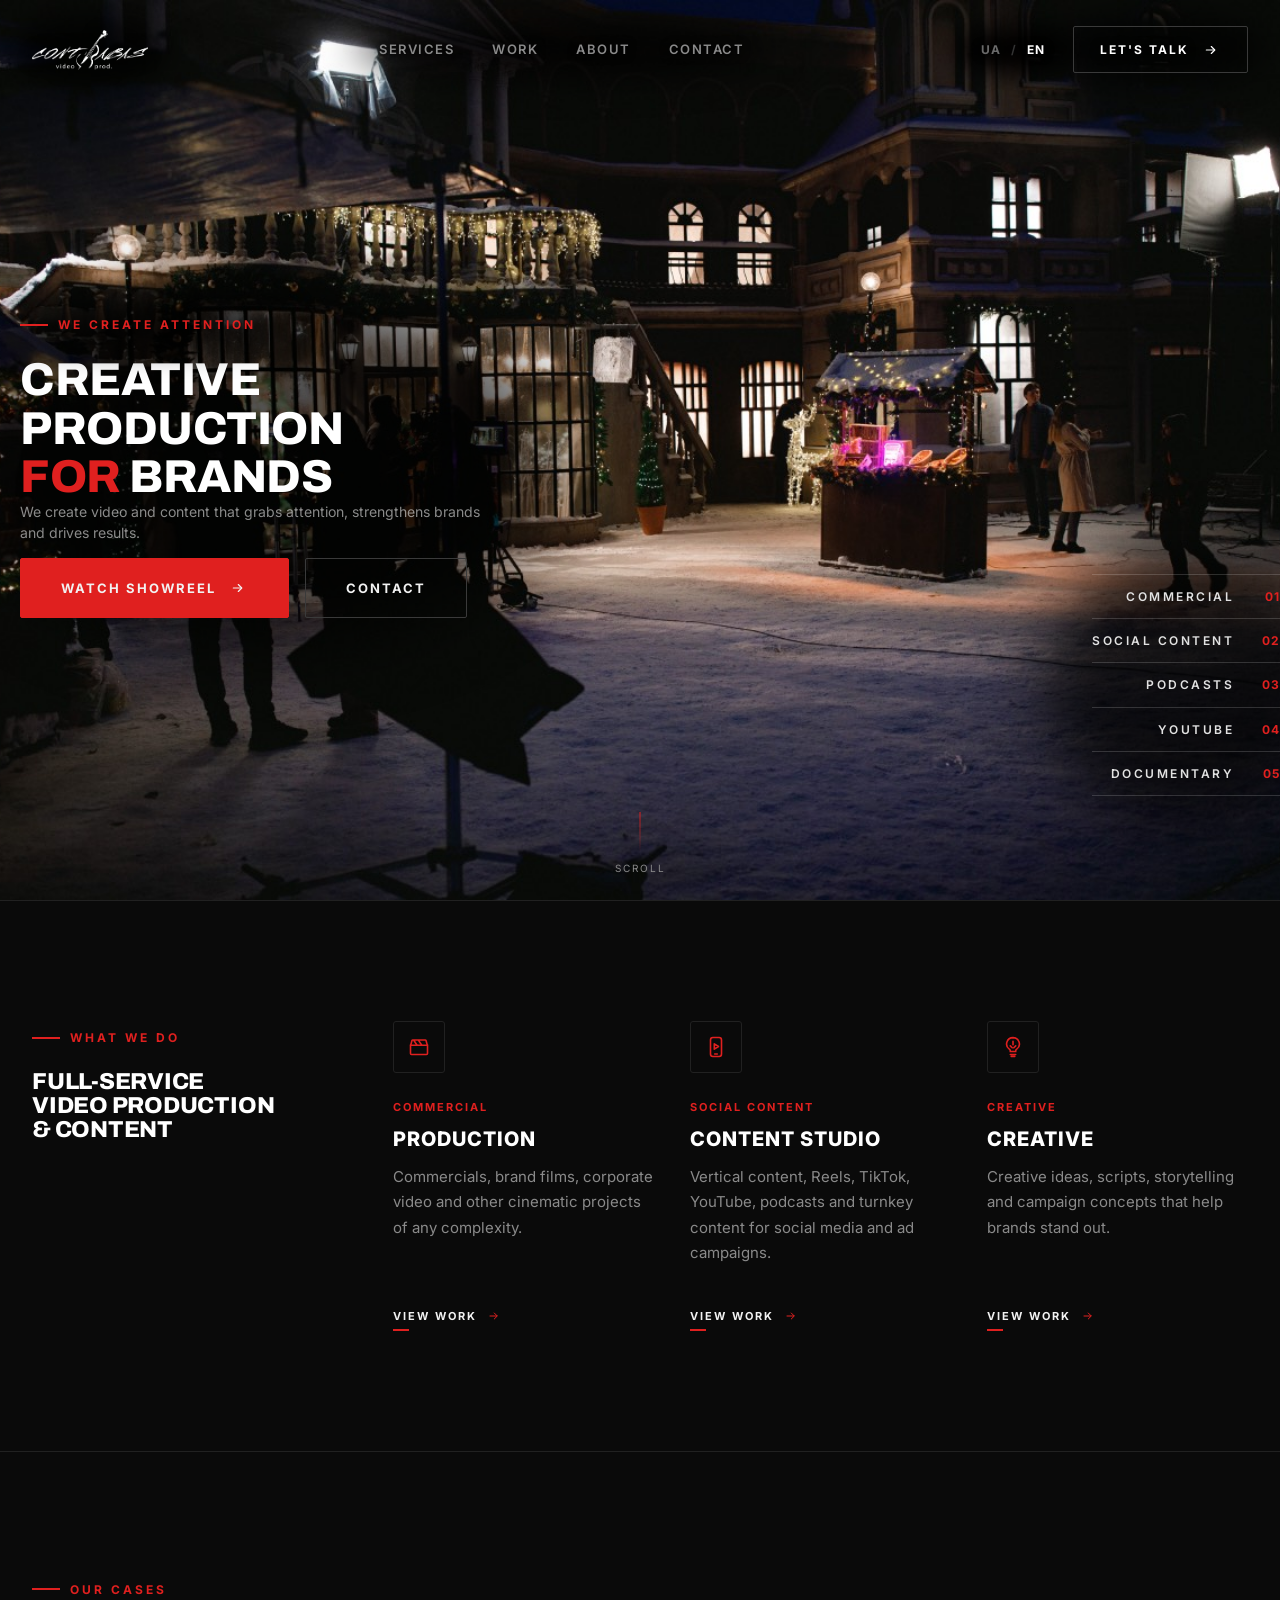
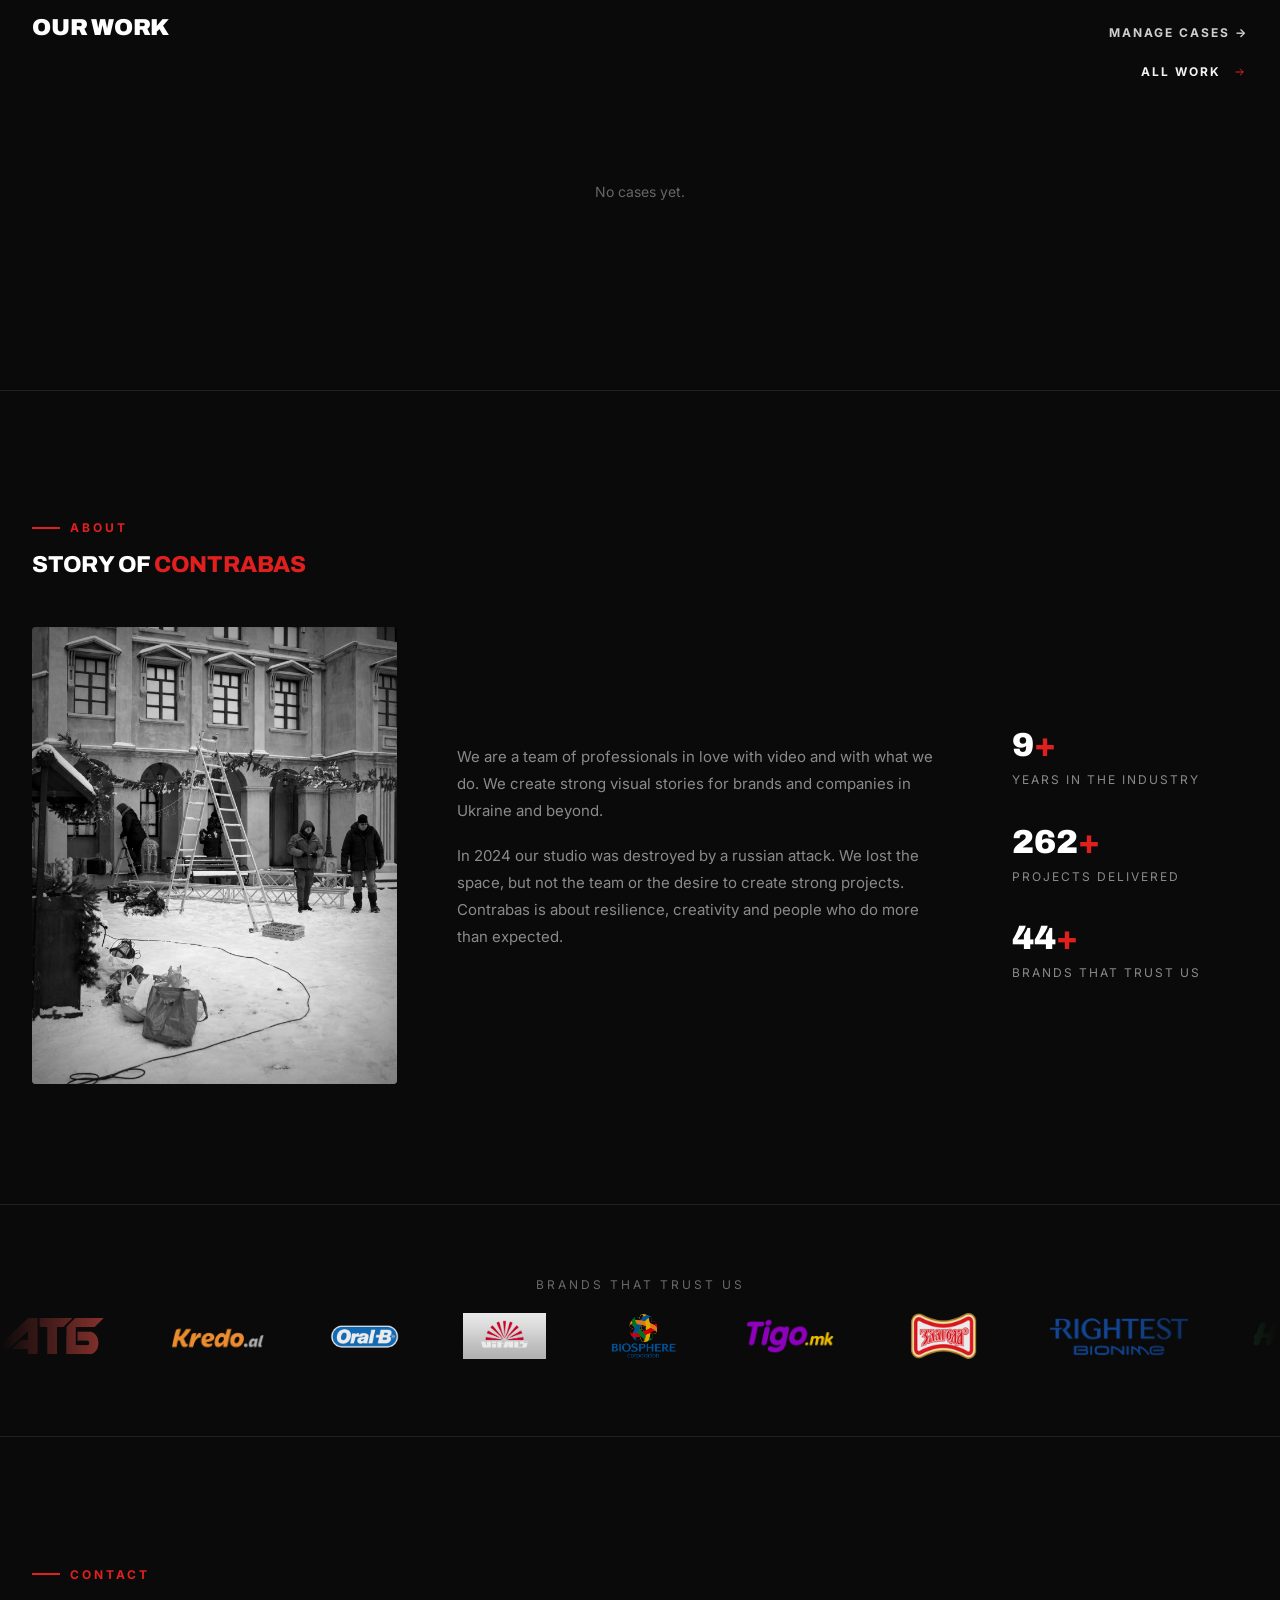
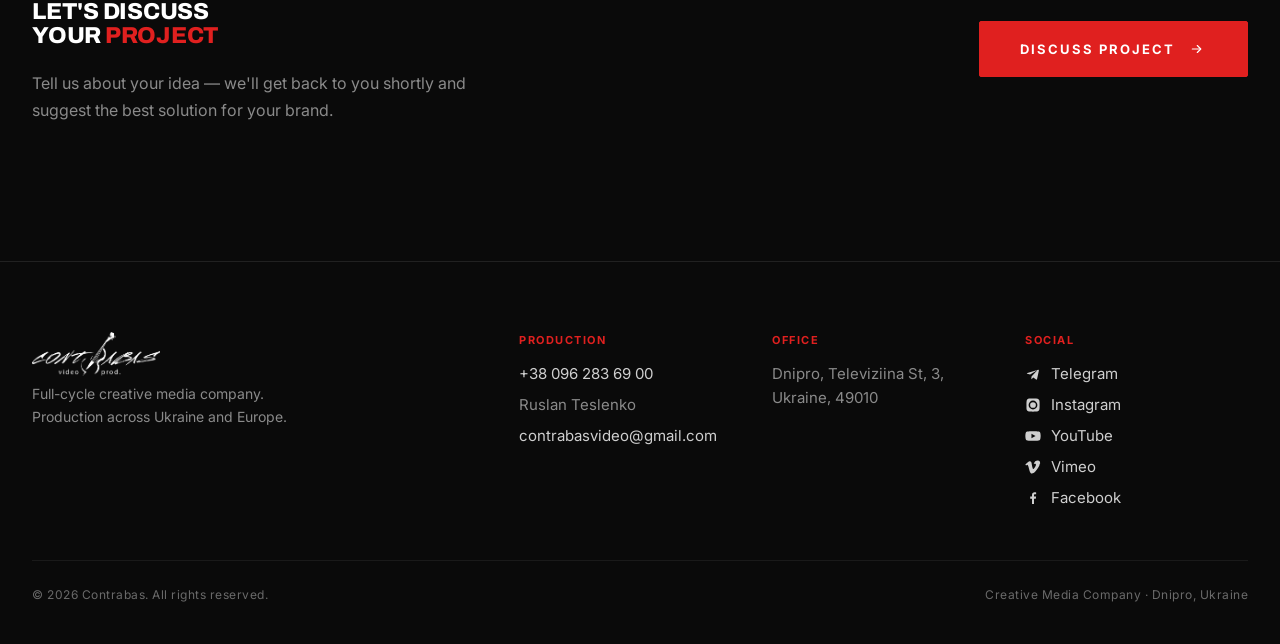
==== eng.html @ afe6f786 "Add files via upload" ====
<!DOCTYPE html>
<html lang="en">
<head>
    <meta charset="UTF-8" />
    <meta name="viewport" content="width=device-width, initial-scale=1.0" />
    <meta name="theme-color" content="#0a0a0a" />

    <title>Contrabas — Creative Media Company · Video production, content, podcasts</title>
    <meta name="description" content="Contrabas is a full-cycle creative media company: commercial video production, vertical content for social media, YouTube, podcasts, creative concepts and producing. We create video that grabs attention." />
    <meta name="keywords" content="video production, commercial, brand film, corporate video, Reels, TikTok, YouTube, podcasts, producing, Contrabas, Dnipro" />
    <meta name="author" content="Contrabas" />
    <link rel="canonical" href="https://contrabasvideo.com.ua/eng.html" />

    <!-- Multilingual -->
    <link rel="alternate" hreflang="uk" href="https://contrabasvideo.com.ua/index.html" />
    <link rel="alternate" hreflang="en" href="https://contrabasvideo.com.ua/eng.html" />
    <link rel="alternate" hreflang="x-default" href="https://contrabasvideo.com.ua/index.html" />

    <!-- Open Graph -->
    <meta property="og:type" content="website" />
    <meta property="og:site_name" content="Contrabas" />
    <meta property="og:title" content="Contrabas — Creative Media Company" />
    <meta property="og:description" content="We create video and content that grabs attention, strengthens brands and drives results." />
    <meta property="og:url" content="https://contrabasvideo.com.ua/eng.html" />
    <meta property="og:image" content="https://contrabasvideo.com.ua/contrabasvideo2.png" />
    <meta property="og:locale" content="en_US" />
    <meta property="og:locale:alternate" content="uk_UA" />

    <!-- Twitter -->
    <meta name="twitter:card" content="summary_large_image" />
    <meta name="twitter:title" content="Contrabas — Creative Media Company" />
    <meta name="twitter:description" content="Commercial video production, social content, YouTube, podcasts and producing." />
    <meta name="twitter:image" content="https://contrabasvideo.com.ua/contrabasvideo2.png" />

    <link rel="shortcut icon" href="include/img/favicon.png" />
    <link rel="apple-touch-icon" href="include/img/favicon.png" />

    <link rel="preconnect" href="https://fonts.googleapis.com" />
    <link rel="preconnect" href="https://fonts.gstatic.com" crossorigin />
    <link href="https://fonts.googleapis.com/css2?family=Archivo:wght@600;800;900&family=Inter:wght@400;500;600;700&display=swap" rel="stylesheet" />

    <link href="include/css/contrabas-redesign.css?v=19" rel="stylesheet" />
    <link href="include/css/contrabas-cases.css?v=19" rel="stylesheet" />

    <script type="application/ld+json">
    {
      "@context": "https://schema.org",
      "@type": "Organization",
      "name": "Contrabas",
      "alternateName": "Contrabas video production",
      "url": "https://contrabasvideo.com.ua/",
      "logo": "https://contrabasvideo.com.ua/contrabasvideo2.png",
      "description": "Creative media company: commercial video production, social content, YouTube, podcasts, producing.",
      "address": {
        "@type": "PostalAddress",
        "streetAddress": "3 Televiziina St.",
        "addressLocality": "Dnipro",
        "postalCode": "49010",
        "addressCountry": "UA"
      },
      "telephone": "+380962836900",
      "email": "contrabasvideo@gmail.com",
      "sameAs": [
        "https://www.instagram.com/contrabas__video/",
        "https://www.youtube.com/channel/UCswZGoXj28dcmqR9uB-xR-Q",
        "https://vimeo.com/user38440932",
        "https://www.facebook.com/contrabas.video.prod"
      ]
    }
    </script>
</head>
<body class="cx">

<!-- ============ HEADER ============ -->
<header class="cx-header" id="cx-header">
    <div class="cx-header__inner">
        <a href="#top" class="cx-logo" aria-label="Contrabas"><img src="include/img/logo-white.png" alt="Contrabas" /></a>

        <nav class="cx-nav" id="cx-nav">
            <a href="#services">Services</a>
            <a href="#work">Work</a>
            <a href="#about">About</a>
            <a href="#contact">Contact</a>
        </nav>

        <div class="cx-header__right">
            <div class="cx-lang">
                <a href="index.html">UA</a><span>/</span><a href="eng.html" class="is-active">EN</a>
            </div>
            <button type="button" class="cx-btn" data-open-lead>Let's talk <span class="cx-btn__arw">→</span></button>
            <button class="cx-burger" id="cx-burger" aria-label="Menu"><span></span><span></span><span></span></button>
        </div>
    </div>
</header>

<div class="cx-mobile" id="cx-mobile">
    <div class="cx-mobile__panel">
        <a href="#services" data-mclose>Services</a>
        <a href="#work" data-mclose>Work</a>
        <a href="#about" data-mclose>About</a>
        <a href="#contact" data-mclose>Contact</a>
        <button type="button" class="cx-btn cx-btn--solid cx-btn--lg" data-open-lead data-mclose>Start a project <span class="cx-btn__arw">→</span></button>
        <div class="cx-mobile__lang">
            <a href="index.html">UA</a>
            <a href="eng.html">EN</a>
        </div>
    </div>
</div>

<!-- ============ HERO ============ -->
<section class="cx-hero" id="top">
    <div class="cx-hero__media">
        <video id="cx-hero-video" autoplay muted loop playsinline poster="include/img/photo_slider/photos6/SIM_5601.jpg"></video>
        <img src="include/img/photo_slider/photos6/SIM_5601.jpg" alt="Contrabas — on set" />
    </div>

    <div class="cx-hero__inner">
        <div class="cx-hero__main">
            <span class="cx-eyebrow cx-reveal">We create attention</span>
            <h1 class="cx-hero__title cx-display cx-reveal" id="cx-hero-title" data-delay="1">Creative<br>Production<br><span class="accent">for</span> Brands</h1>
            <p class="cx-hero__lead cx-reveal" id="cx-hero-lead" data-delay="2">We create video and content that grabs attention, strengthens brands and drives results.</p>
            <div class="cx-hero__actions cx-reveal" data-delay="3">
                <a href="#work" class="cx-btn cx-btn--solid cx-btn--lg" data-video="https://vimeo.com/784082737">Watch Showreel <span class="cx-btn__arw">→</span></a>
                <a href="#contact" class="cx-btn cx-btn--lg">Contact</a>
            </div>
        </div>

        <ul class="cx-hero__list cx-reveal" id="cx-hero-list" data-delay="2">
            <li><a href="#work" data-filter="Commercial"><span>Commercial</span><span class="num">01</span></a></li>
            <li><a href="#work" data-filter="Social Content"><span>Social Content</span><span class="num">02</span></a></li>
            <li><a href="#work" data-filter="Podcasts"><span>Podcasts</span><span class="num">03</span></a></li>
            <li><a href="#work" data-filter="YouTube"><span>YouTube</span><span class="num">04</span></a></li>
            <li><a href="#work" data-filter="Documentary"><span>Documentary</span><span class="num">05</span></a></li>
        </ul>
    </div>

    <div class="cx-hero__scroll">
        <span class="bar"></span>
        Scroll
    </div>
</section>

<!-- ============ SERVICES ============ -->
<section class="cx-section cx-services" id="services">
    <div class="cx-container">
        <div class="cx-services__grid">
            <div class="cx-services__intro cx-reveal">
                <span class="cx-eyebrow" id="cx-services-eyebrow">What we do</span>
                <h2 class="cx-section-title" id="cx-services-title">Full-service<br>video production<br>&amp; content</h2>
            </div>

            <div class="cx-services__cards" id="cx-services-cards">
                <div class="cx-service cx-reveal" data-delay="1">
                    <div class="cx-service__ico">
                        <svg viewBox="0 0 24 24" fill="none" stroke="currentColor" stroke-width="1.6"><path d="M3.5 10.2h17v8.3a1 1 0 01-1 1h-15a1 1 0 01-1-1v-8.3z"/><path d="M3.7 10.2l1.2-4.4a1 1 0 011-.75h12.2a1 1 0 011 .75l1.2 4.4M6.8 5.3l3.2 4.9M11.4 5.1l3.2 4.9" stroke-linecap="round" stroke-linejoin="round"/></svg>
                    </div>
                    <span class="cx-service__tag">Commercial</span>
                    <h3>Production</h3>
                    <p>Commercials, brand films, corporate video and other cinematic projects of any complexity.</p>
                    <a href="#work" class="cx-service__more" data-filter="Commercial">View work</a>
                </div>

                <div class="cx-service cx-reveal" data-delay="2">
                    <div class="cx-service__ico">
                        <svg viewBox="0 0 24 24" fill="none" stroke="currentColor" stroke-width="1.6"><rect x="6.5" y="2.5" width="11" height="19" rx="2.4"/><path d="M10.7 19h2.6" stroke-linecap="round"/><path d="M10.3 8.8l4.2 2.7-4.2 2.7z" stroke-linejoin="round"/></svg>
                    </div>
                    <span class="cx-service__tag">Social Content</span>
                    <h3>Content Studio</h3>
                    <p>Vertical content, Reels, TikTok, YouTube, podcasts and turnkey content for social media and ad campaigns.</p>
                    <a href="#work" class="cx-service__more" data-filter="Social Content">View work</a>
                </div>

                <div class="cx-service cx-reveal" data-delay="3">
                    <div class="cx-service__ico">
                        <svg viewBox="0 0 24 24" fill="none" stroke="currentColor" stroke-width="1.6"><path d="M12 2.6a6.4 6.4 0 00-3.7 11.6c.6.4 1 1.1 1 1.9v.4h5.4v-.4c0-.8.4-1.5 1-1.9A6.4 6.4 0 0012 2.6z"/><path d="M9.3 19.5h5.4M10.2 21.4h3.6" stroke-linecap="round"/><path d="M12 6.3v3.4M9.3 10.9l1.9 1.9M14.7 10.9l-1.9 1.9" stroke-linecap="round"/></svg>
                    </div>
                    <span class="cx-service__tag">Creative</span>
                    <h3>Creative</h3>
                    <p>Creative ideas, scripts, storytelling and campaign concepts that help brands stand out.</p>
                    <a href="#work" class="cx-service__more" data-filter="all">View work</a>
                </div>
            </div>
        </div>
    </div>
</section>

<!-- ============ PORTFOLIO / SELECTED WORK ============ -->
<section class="cx-section cx-work" id="work">
    <div class="cx-container">
        <section class="cc-section" id="cc-root" data-limit="7"></section>
    </div>
</section>

<!-- ============ ABOUT + STATS ============ -->
<section class="cx-section cx-about" id="about">
    <div class="cx-container">
        <div class="cx-about__head cx-reveal">
            <span class="cx-eyebrow">About</span>
            <h2 class="cx-section-title">Story of <span class="accent">Contrabas</span></h2>
        </div>
        <div class="cx-about__grid">
            <div class="cx-about__img cx-reveal">
                <img src="include/img/work2/SIM_5099.jpg" alt="The Contrabas team on set" />
            </div>
            <div class="cx-about__body cx-reveal" data-delay="1" id="cx-about-text">
                <p>We are a team of professionals in love with video and with what we do. We create strong visual stories for brands and companies in Ukraine and beyond.</p>
                <p>In 2024 our studio was destroyed by a russian attack. We lost the space, but not the team or the desire to create strong projects. Contrabas is about resilience, creativity and people who do more than expected.</p>
            </div>
            <div class="cx-stats cx-reveal" data-delay="2">
                <div class="cx-stat">
                    <div class="cx-stat__num" data-count="10">0<span class="plus">+</span></div>
                    <div class="cx-stat__label">years in the industry</div>
                </div>
                <div class="cx-stat">
                    <div class="cx-stat__num" data-count="300">0<span class="plus">+</span></div>
                    <div class="cx-stat__label">projects delivered</div>
                </div>
                <div class="cx-stat">
                    <div class="cx-stat__num" data-count="50">0<span class="plus">+</span></div>
                    <div class="cx-stat__label">brands that trust us</div>
                </div>
            </div>
        </div>
    </div>
</section>

<!-- ============ CLIENTS ============ -->
<section class="cx-clients">
    <div class="cx-container">
        <p class="cx-clients__title">Brands that trust us</p>
    </div>
    <div class="cx-marquee">
        <div class="cx-marquee__track" id="cx-clients-track">
            <span class="cx-marquee__logo"><img src="include/img/clients6/atb.png" alt="ATB" /></span>
            <span class="cx-marquee__logo"><img src="include/img/clients6/kredo.png" alt="Kredo" /></span>
            <span class="cx-marquee__logo"><img src="include/img/clients6/oralb-v1.png" alt="Oral-B" /></span>
            <span class="cx-marquee__logo"><img src="include/img/clients6/Vitals_logo.jpg" alt="Vitals" /></span>
            <span class="cx-marquee__logo"><img src="include/img/clients6/biosphere.png" alt="Biosphere" /></span>
            <span class="cx-marquee__logo"><img src="include/img/clients6/tigo.png" alt="Tigo" /></span>
            <span class="cx-marquee__logo"><img src="include/img/clients6/zlagoda1.png" alt="Zlagoda" /></span>
            <span class="cx-marquee__logo"><img src="include/img/clients6/rightest.png" alt="Rightest" /></span>
            <span class="cx-marquee__logo"><img src="include/img/clients6/hometest.png" alt="HomeTest" /></span>
            <span class="cx-marquee__logo"><img src="include/img/clients6/freken_bok.svg" alt="Freken Bok" /></span>
            <span class="cx-marquee__logo"><img src="include/img/clients6/lol.jpg" alt="L.O.L" /></span>
            <span class="cx-marquee__logo"><img src="include/img/clients6/eva.jpg" alt="EVA" /></span>
        </div>
    </div>
</section>

<!-- ============ CONTACT ============ -->
<section class="cx-section cx-contact" id="contact">
    <div class="cx-container">
        <div class="cx-contact__grid">
            <div class="cx-contact__cta cx-reveal">
                <div class="cx-contact__text">
                    <span class="cx-eyebrow">Contact</span>
                    <h2 class="cx-section-title">Let's discuss<br>your <span class="accent">project</span></h2>
                    <p class="cx-contact__hint">Tell us about your idea — we'll get back to you shortly and suggest the best solution for your brand.</p>
                </div>
                <button type="button" class="cx-btn cx-btn--solid cx-btn--lg" data-open-lead>Discuss project <span class="cx-btn__arw">→</span></button>
            </div>
        </div>
    </div>
</section>

<!-- ============ FOOTER ============ -->
<footer class="cx-footer">
    <div class="cx-container">
        <div class="cx-footer__top">
            <div class="cx-footer__brand">
                <a href="#top" class="cx-footer__logo" aria-label="Contrabas"><img src="include/img/logo-white.png" alt="Contrabas" /></a>
                <p class="cx-footer__tagline">Full-cycle creative media company.<br>Production across Ukraine and Europe.</p>
            </div>
            <div class="cx-footer__cols">
                <div class="cx-footer__col">
                    <b>Production</b>
                    <a href="tel:+380962836900" id="cx-footer-phone">+38 096 283 69 00</a>
                    <span id="cx-footer-manager">Ruslan Teslenko</span>
                    <a href="mailto:contrabasvideo@gmail.com" id="cx-footer-email">contrabasvideo@gmail.com</a>
                </div>
                <div class="cx-footer__col">
                    <b>Office</b>
                    <span id="cx-footer-address1">Dnipro, Televiziina St, 3, Ukraine, 49010</span>
                </div>
                <div class="cx-footer__col">
                    <b>Social</b>
                    <a id="cx-footer-s-telegram" class="cx-footer__social" href="https://t.me/contrabasvideo" target="_blank" rel="noopener"><svg viewBox="0 0 24 24"><path d="M9.8 15.6l-.4 4.1c.5 0 .8-.2 1.1-.5l2-1.9 4.1 3c.8.4 1.3.2 1.5-.7l2.7-12.6c.2-1-.4-1.4-1-1.2L3.6 10.4c-1 .4-1 .9-.2 1.2l4.3 1.3 9.9-6.2c.5-.3.9-.1.5.2z"/></svg>Telegram</a>
                    <a id="cx-footer-s-instagram" class="cx-footer__social" href="https://www.instagram.com/contrabas__video/" target="_blank" rel="noopener"><svg viewBox="0 0 24 24"><path d="M12 2.2c3.2 0 3.6 0 4.9.1 1.2.1 1.8.3 2.2.4.6.2 1 .5 1.4.9.4.4.7.8.9 1.4.2.4.4 1 .4 2.2.1 1.3.1 1.7.1 4.9s0 3.6-.1 4.9c-.1 1.2-.3 1.8-.4 2.2-.2.6-.5 1-.9 1.4-.4.4-.8.7-1.4.9-.4.2-1 .4-2.2.4-1.3.1-1.7.1-4.9.1s-3.6 0-4.9-.1c-1.2-.1-1.8-.3-2.2-.4-.6-.2-1-.5-1.4-.9-.4-.4-.7-.8-.9-1.4-.2-.4-.4-1-.4-2.2C2.2 15.6 2.2 15.2 2.2 12s0-3.6.1-4.9c.1-1.2.3-1.8.4-2.2.2-.6.5-1 .9-1.4.4-.4.8-.7 1.4-.9.4-.2 1-.4 2.2-.4C8.4 2.2 8.8 2.2 12 2.2zm0 3.2A6.6 6.6 0 1012 18.6 6.6 6.6 0 0012 5.4zm0 10.9a4.3 4.3 0 110-8.6 4.3 4.3 0 010 8.6zm6.8-11.2a1.5 1.5 0 11-3 0 1.5 1.5 0 013 0z"/></svg>Instagram</a>
                    <a id="cx-footer-s-youtube" class="cx-footer__social" href="https://www.youtube.com/channel/UCswZGoXj28dcmqR9uB-xR-Q" target="_blank" rel="noopener"><svg viewBox="0 0 24 24"><path d="M23 7.5a3 3 0 00-2.1-2.1C19 4.9 12 4.9 12 4.9s-7 0-8.9.5A3 3 0 001 7.5 31 31 0 00.5 12 31 31 0 001 16.5a3 3 0 002.1 2.1c1.9.5 8.9.5 8.9.5s7 0 8.9-.5a3 3 0 002.1-2.1A31 31 0 0023.5 12 31 31 0 0023 7.5zM9.7 15.5v-7l6.1 3.5-6.1 3.5z"/></svg>YouTube</a>
                    <a id="cx-footer-s-vimeo" class="cx-footer__social" href="https://vimeo.com/user38440932" target="_blank" rel="noopener"><svg viewBox="0 0 24 24"><path d="M22 7.4c-.1 2.1-1.6 5-4.4 8.7-2.9 3.8-5.4 5.8-7.4 5.8-1.3 0-2.3-1.1-3.2-3.4L5.3 12c-.6-2.3-1.3-3.4-2-3.4-.2 0-.7.3-1.7 1L.5 8.3c1.1-1 2.2-2 3.3-3C5.3 4.1 6.4 3.5 7 3.4c1.6-.2 2.6.9 3 3.3.4 2.6.7 4.2.9 4.8.5 2.3 1 3.4 1.7 3.4.5 0 1.2-.8 2.2-2.4 1-1.6 1.5-2.8 1.6-3.6.1-1.2-.4-1.8-1.6-1.8-.5 0-1.1.1-1.7.4 1.1-3.6 3.2-5.3 6.3-5.2 2.3.1 3.4 1.6 3.3 4.5z"/></svg>Vimeo</a>
                    <a id="cx-footer-s-facebook" class="cx-footer__social" href="https://www.facebook.com/contrabas.video.prod" target="_blank" rel="noopener"><svg viewBox="0 0 24 24"><path d="M13.5 21v-8h2.7l.4-3.1h-3.1V7.9c0-.9.3-1.5 1.6-1.5h1.6V3.6c-.3 0-1.2-.1-2.3-.1-2.3 0-3.9 1.4-3.9 4v2.3H7.8V13h2.7v8h3z"/></svg>Facebook</a>
                </div>
            </div>
        </div>
        <div class="cx-footer__bottom">
            <span>© 2026 Contrabas. All rights reserved.</span>
            <span>Creative Media Company · Dnipro, Ukraine</span>
        </div>
    </div>
</footer>

<button class="cx-top" id="cx-top" aria-label="Back to top">
    <svg viewBox="0 0 24 24" fill="none" stroke="currentColor" stroke-width="2"><path d="M12 19V5M6 11l6-6 6 6" stroke-linecap="round" stroke-linejoin="round"/></svg>
</button>

<!-- ============ LEAD MODAL ============ -->
<div class="cx-lead" id="cx-lead" aria-hidden="true">
    <div class="cx-lead__overlay" data-lead-close></div>
    <div class="cx-lead__box" role="dialog" aria-modal="true" aria-labelledby="cx-lead-title">
        <button type="button" class="cx-lead__x" data-lead-close aria-label="Close">&times;</button>
        <span class="cx-eyebrow">Start a project</span>
        <h3 class="cx-lead__title" id="cx-lead-title">Tell us about your idea</h3>
        <p class="cx-lead__sub">Leave your contacts and a short brief — we'll get back to you shortly.</p>
        <form class="cx-form" id="cx-lead-form" novalidate>
            <div class="cx-field">
                <label for="cx-lead-name">Your name</label>
                <input type="text" id="cx-lead-name" name="name" placeholder="Name" required />
            </div>
            <div class="cx-field">
                <label for="cx-lead-contact">Email or phone</label>
                <input type="text" id="cx-lead-contact" name="email" placeholder="hello@brand.com" required />
            </div>
            <div class="cx-field">
                <label for="cx-lead-message">About the project</label>
                <textarea id="cx-lead-message" name="message" placeholder="Briefly describe your task…"></textarea>
            </div>
            <div class="cx-form__actions">
                <button type="submit" class="cx-btn cx-btn--solid cx-btn--lg">Send <span class="cx-btn__arw">→</span></button>
                <span class="cx-form__status" id="cx-lead-status"></span>
            </div>
        </form>
    </div>
</div>

<script src="include/js/contrabas-redesign.js?v=19"></script>
<script src="include/js/contrabas-cases.js?v=19"></script>
</body>
</html>
---- include/css/contrabas-redesign.css ----
/* ============================================================
   CONTRABAS — Redesign (dark / premium Creative Media Company)
   Автономна тема. Повністю перекриває старий вигляд.
   Референс: темний мінімалізм, багато повітря, червоний акцент.
   ============================================================ */

/* ---------- Reset / base ---------- */
*, *::before, *::after { box-sizing: border-box; }
html { scroll-behavior: smooth; -webkit-text-size-adjust: 100%; }
body.cx {
  margin: 0;
  background: #0a0a0a;
  color: #f2f2f2;
  font-family: 'Inter', -apple-system, BlinkMacSystemFont, 'Segoe UI', Arial, sans-serif;
  font-size: 16px;
  line-height: 1.6;
  -webkit-font-smoothing: antialiased;
  -moz-osx-font-smoothing: grayscale;
  overflow-x: hidden;
}
body.cx.no-scroll { overflow: hidden; }
.cx img { max-width: 100%; display: block; }
.cx a { color: inherit; text-decoration: none; }
.cx ul { list-style: none; margin: 0; padding: 0; }
.cx h1, .cx h2, .cx h3, .cx h4 { margin: 0; font-weight: 800; line-height: 1.05; }
.cx p { margin: 0 0 1em; }
.cx ::selection { background: #e0201f; color: #fff; }

/* Головні змінні */
.cx {
  --bg: #0a0a0a;
  --bg-soft: #101010;
  --bg-card: #131313;
  --line: #212121;
  --line-soft: #1a1a1a;
  --txt: #f2f2f2;
  --txt-dim: #8a8a8a;
  --txt-dim2: #6a6a6a;
  --red: #e0201f;
  --red-bright: #ff3b3b;
  --maxw: 1400px;
  /* Преміальна стрілка (тонкий лінійний трейл + чіткий наконечник) — як SVG-маска.
     Використовується скрізь замість «→»: у кнопках, «дивитись роботи», «всі кейси» тощо. */
  --cx-arrow: url("data:image/svg+xml,%3Csvg xmlns='http://www.w3.org/2000/svg' viewBox='0 0 24 24' fill='none' stroke='%23000' stroke-width='2' stroke-linecap='round' stroke-linejoin='round'%3E%3Cpath d='M4 12h14'/%3E%3Cpath d='M12.5 6l6 6-6 6'/%3E%3C/svg%3E");
}

/* Базовий «клас-стрілка» через маску — колір береться з currentColor. */
.cx-arw, .cx-btn__arw {
  display: inline-block; width: 20px; height: 14px; flex: 0 0 auto; font-size: 0; line-height: 0;
  background-color: currentColor;
  -webkit-mask: var(--cx-arrow) no-repeat center / contain;
          mask: var(--cx-arrow) no-repeat center / contain;
}

.cx-container { width: 100%; max-width: var(--maxw); margin: 0 auto; padding: 0 32px; }

/* Заголовок секції (маленький підпис) */
.cx-eyebrow {
  display: inline-flex; align-items: center; gap: 10px;
  color: var(--red); font-size: 12px; font-weight: 700;
  letter-spacing: 3px; text-transform: uppercase; margin-bottom: 22px;
}
.cx-eyebrow::before { content: ""; width: 28px; height: 2px; background: var(--red); display: inline-block; }

/* Заголовки-плакати */
.cx-display {
  font-family: 'Archivo', 'Inter', sans-serif;
  font-weight: 900; text-transform: uppercase;
  letter-spacing: -0.01em; line-height: 0.92;
}

/* Reveal-анімація (керує JS-ом додаючи .is-in) */
.cx-reveal { opacity: 0; transform: translateY(28px); transition: opacity .8s cubic-bezier(.16,.8,.24,1), transform .8s cubic-bezier(.16,.8,.24,1); }
.cx-reveal.is-in { opacity: 1; transform: none; }
.cx-reveal[data-delay="1"] { transition-delay: .08s; }
.cx-reveal[data-delay="2"] { transition-delay: .16s; }
.cx-reveal[data-delay="3"] { transition-delay: .24s; }
.cx-reveal[data-delay="4"] { transition-delay: .32s; }
@media (prefers-reduced-motion: reduce) {
  .cx-reveal { opacity: 1 !important; transform: none !important; transition: none !important; }
  html { scroll-behavior: auto; }
}

/* ============================================================
   HEADER
   ============================================================ */
.cx-header {
  position: fixed; top: 0; left: 0; right: 0; z-index: 900;
  transition: background .4s ease, backdrop-filter .4s ease, border-color .4s ease, padding .4s ease;
  border-bottom: 1px solid transparent;
}
.cx-header__inner {
  max-width: var(--maxw); margin: 0 auto; padding: 26px 32px;
  display: flex; align-items: center; justify-content: space-between;
  transition: padding .4s ease;
}
.cx-header.is-stuck {
  background: rgba(10,10,10,.82); backdrop-filter: blur(14px);
  border-bottom-color: var(--line);
}
.cx-header.is-stuck .cx-header__inner { padding-top: 16px; padding-bottom: 16px; }

/* Поки хедер прозорий (над hero-фото) — під текстом додаємо тінь, щоб читалось.
   Коли хедер «прилипає» (має власний фон) — тінь прибираємо. */
.cx-header .cx-nav a,
.cx-header .cx-lang,
.cx-header .cx-header__right .cx-btn { text-shadow: 0 1px 10px rgba(0,0,0,.85), 0 1px 3px rgba(0,0,0,.7); transition: color .25s, text-shadow .4s ease; }
.cx-header.is-stuck .cx-nav a,
.cx-header.is-stuck .cx-lang,
.cx-header.is-stuck .cx-header__right .cx-btn { text-shadow: none; }

.cx-logo { display: inline-flex; align-items: center; white-space: nowrap; position: relative; }
.cx-logo::before {
  content: ""; position: absolute; inset: -16px -22px; z-index: -1; border-radius: 50%;
  background: rgba(0,0,0,.72); filter: blur(16px);
  opacity: 1; transition: opacity .4s ease;
}
.cx-header.is-stuck .cx-logo::before { opacity: 0; }
.cx-logo img { height: 40px; width: auto; display: block; transition: height .4s ease, filter .4s ease; filter: drop-shadow(0 2px 8px rgba(0,0,0,.7)); }
.cx-header.is-stuck .cx-logo img { height: 32px; filter: none; }

.cx-nav { display: flex; align-items: center; gap: 38px; position: relative; }
.cx-nav::before {
  content: ""; position: absolute; inset: -18px -26px; z-index: -1; border-radius: 50%;
  background: rgba(0,0,0,.68); filter: blur(18px);
  opacity: 1; transition: opacity .4s ease;
}
.cx-header.is-stuck .cx-nav::before { opacity: 0; }
.cx-nav a {
  position: relative; font-size: 13px; font-weight: 600; letter-spacing: 1.5px;
  text-transform: uppercase; color: var(--txt-dim); transition: color .25s;
}
.cx-nav a::after {
  content: ""; position: absolute; left: 0; bottom: -6px; height: 2px; width: 0;
  background: var(--red); transition: width .3s ease;
}
.cx-nav a:hover, .cx-nav a.is-active { color: #fff; }
.cx-nav a:hover::after, .cx-nav a.is-active::after { width: 100%; }

.cx-header__right { display: flex; align-items: center; gap: 22px; }
.cx-header__right .cx-btn { position: relative; }
.cx-header__right .cx-btn::before {
  content: ""; position: absolute; inset: -14px -20px; z-index: -1; border-radius: 50%;
  background: rgba(0,0,0,.65); filter: blur(16px);
  opacity: 1; transition: opacity .4s ease;
}
.cx-header.is-stuck .cx-header__right .cx-btn::before { opacity: 0; }

/* Перемикач мов */
.cx-lang { display: flex; gap: 4px; align-items: center; font-size: 12px; font-weight: 700; letter-spacing: 1px; position: relative; }
.cx-lang::before {
  content: ""; position: absolute; inset: -13px -20px; z-index: -1; border-radius: 50%;
  background: rgba(0,0,0,.92); filter: blur(13px);
  opacity: 1; transition: opacity .4s ease;
}
.cx-header.is-stuck .cx-lang::before { opacity: 0; }
.cx-lang a { color: var(--txt-dim2); padding: 4px 6px; transition: color .2s; text-transform: uppercase; }
.cx-lang a.is-active { color: #fff; }
.cx-lang a:hover { color: var(--red); }
.cx-lang span { color: #333; }

/* Кнопка */
.cx-btn {
  display: inline-flex; align-items: center; gap: 12px; cursor: pointer;
  font-family: inherit; font-size: 12px; font-weight: 700; letter-spacing: 2px; text-transform: uppercase;
  color: #fff; background: transparent; border: 1px solid #3a3a3a;
  padding: 15px 26px; border-radius: 2px; transition: border-color .3s, background .3s, color .3s, transform .15s;
}
.cx-btn:hover { border-color: var(--red); background: var(--red); }
.cx-btn:active { transform: translateY(1px); }
.cx-btn .cx-btn__arw { transition: transform .3s; }
.cx-btn:hover .cx-btn__arw { transform: translateX(4px); }
.cx-btn--solid { background: var(--red); border-color: var(--red); }
.cx-btn--solid:hover { background: var(--red-bright); border-color: var(--red-bright); }
.cx-btn--lg { padding: 19px 40px; font-size: 13px; }

/* Бургер */
.cx-burger { display: none; width: 30px; height: 22px; position: relative; background: none; border: 0; cursor: pointer; padding: 0; }
.cx-burger span { position: absolute; left: 0; height: 2px; width: 100%; background: #fff; transition: transform .35s, opacity .25s, top .35s; }
.cx-burger span:nth-child(1) { top: 0; }
.cx-burger span:nth-child(2) { top: 10px; }
.cx-burger span:nth-child(3) { top: 20px; }
.cx-burger.is-open span:nth-child(1) { top: 10px; transform: rotate(45deg); }
.cx-burger.is-open span:nth-child(2) { opacity: 0; }
.cx-burger.is-open span:nth-child(3) { top: 10px; transform: rotate(-45deg); }

/* Мобільне меню — панель-шухляда, що виїжджає СПРАВА (як модальне вікно).
   z-index нижчий за хедер (900) — щоб бургер лишався зверху й перетворювався на «×». */
.cx-mobile {
  position: fixed; inset: 0; z-index: 850; background: rgba(0,0,0,0);
  -webkit-backdrop-filter: blur(0); backdrop-filter: blur(0);
  visibility: hidden; opacity: 0; transition: opacity .35s ease, visibility .35s, background .35s, backdrop-filter .35s;
}
.cx-mobile.is-open { visibility: visible; opacity: 1; background: rgba(0,0,0,.55);
  -webkit-backdrop-filter: blur(3px); backdrop-filter: blur(3px); }
.cx-mobile__panel {
  position: absolute; top: 0; right: 0; height: 100%; width: min(84vw, 360px);
  background: linear-gradient(180deg, #151515 0%, #0c0c0c 100%); border-left: 1px solid #262626;
  box-shadow: -30px 0 90px rgba(0,0,0,.6);
  display: flex; flex-direction: column; justify-content: center; gap: 6px; padding: 96px 34px 44px;
  transform: translateX(100%); transition: transform .42s cubic-bezier(.16,.8,.24,1);
  overflow-y: auto;
}
.cx-mobile.is-open .cx-mobile__panel { transform: translateX(0); }
.cx-mobile__panel a { font-family: 'Archivo', sans-serif; font-size: clamp(24px, 6.4vw, 30px); font-weight: 800;
  text-transform: uppercase; letter-spacing: .6px; color: var(--txt-dim); padding: 10px 0;
  transition: color .25s, transform .25s; }
.cx-mobile__panel a:hover, .cx-mobile__panel a:active { color: #fff; transform: translateX(6px); }
.cx-mobile__panel .cx-btn { margin-top: 22px; justify-content: center; width: 100%; }
.cx-mobile__lang { display: flex; gap: 18px; margin-top: 26px; }
.cx-mobile__lang a { font-size: 15px; letter-spacing: 2px; padding: 0; }

/* ============================================================
   HERO — вміщується у висоту екрана
   ============================================================ */
.cx-hero { position: relative; height: 100vh; min-height: 600px; display: flex; align-items: center; overflow: hidden; padding: 110px 0 84px; }
@supports (height: 100dvh) { .cx-hero { height: 100dvh; } }
.cx-hero__media { position: absolute; inset: 0; z-index: 0; }
.cx-hero__media video, .cx-hero__media img {
  position: absolute; inset: 0; width: 100%; height: 100%; object-fit: cover;
}
/* Затемнення hero вимкнено на прохання — тіні додаватимемо точково пізніше.
.cx-hero__media::after {
  content: ""; position: absolute; inset: 0;
  background:
    linear-gradient(90deg, rgba(8,8,8,.86) 0%, rgba(8,8,8,.56) 44%, rgba(8,8,8,.22) 74%, rgba(8,8,8,.45) 100%),
    linear-gradient(0deg, rgba(8,8,8,.82) 0%, rgba(8,8,8,.18) 46%, rgba(8,8,8,.58) 100%);
}
.cx-hero__media::before {
  content: ""; position: absolute; inset: 0 0 auto 0; height: 220px; z-index: 1;
  background: linear-gradient(180deg, rgba(0,0,0,.75) 0%, rgba(0,0,0,.38) 60%, rgba(0,0,0,0) 100%);
  pointer-events: none;
}
*/
.cx-hero__inner { position: relative; z-index: 2; width: 100%; height: 100%; max-width: var(--maxw); margin: 0 auto; padding: 0 20px; display: flex; justify-content: flex-start; align-items: center; gap: 40px; }
.cx-hero__main { max-width: 660px; position: relative; }
/* Пляма затемнення за текстом hero — розмита овальна пляма для читабельності. */
.cx-hero__main::before {
  content: ""; position: absolute; z-index: -1; inset: -30px -60px -30px -60px; border-radius: 50%;
  background: rgba(0,0,0,.68); filter: blur(36px);
  pointer-events: none;
}
/* Додаткова, сильніша пляма затемнення саме під eyebrow «Ми створюємо увагу». */
.cx-hero .cx-eyebrow { position: relative; z-index: 0; }
.cx-hero .cx-eyebrow::after {
  content: ""; position: absolute; z-index: -1; inset: -12px -30px -12px -22px; border-radius: 50%;
  background: rgba(0,0,0,.75); filter: blur(16px); pointer-events: none;
}
.cx-hero__title { font-size: clamp(26px, 3.6vw, 52px); color: #fff; margin-bottom: 24px; }
.cx-hero__title .accent, .cx-section-title .accent { color: var(--red); }
.cx-hero__lead { font-size: clamp(13px, 1.1vw, 15px); color: rgba(228,228,228,.6); max-width: 480px; margin-bottom: 32px; line-height: 1.5; }
.cx-hero__actions { display: flex; flex-wrap: wrap; gap: 16px; align-items: center; }

/* Список напрямків — в правому нижньому куті hero, з підкладкою для читабельності. */
.cx-hero__list { position: absolute; right: 0; bottom: 20px; padding: 6px 16px; margin: 0; }
.cx-hero__list::before {
  content: ""; position: absolute; inset: -26px -40px -26px -50px; z-index: -1; border-radius: 50%;
  background: rgba(4,4,4,.72); filter: blur(30px);
}
.cx-hero__list li { border-top: 1px solid rgba(255,255,255,.16); }
.cx-hero__list li:last-child { border-bottom: 1px solid rgba(255,255,255,.16); }
.cx-hero__list li a {
  display: flex; align-items: center; justify-content: flex-end; gap: 22px;
  padding: 12px 0; font-size: 12px; font-weight: 600; letter-spacing: 2.5px; text-transform: uppercase; color: #e2e2e2;
  transform: translateX(0); transition: color .25s, transform .3s ease;
}
.cx-hero__list li .num { color: var(--red); font-weight: 700; font-size: 12px; letter-spacing: 1px; min-width: 24px; text-align: right; }
.cx-hero__list li a:hover { color: #fff; transform: translateX(-10px); }

/* Скрол-індикатор */
.cx-hero__scroll { position: absolute; left: 50%; bottom: 24px; transform: translateX(-50%); z-index: 3; display: flex; flex-direction: column; align-items: center; gap: 8px; color: var(--txt-dim); font-size: 10px; letter-spacing: 2px; text-transform: uppercase; }
.cx-hero__scroll .bar { width: 1px; height: 40px; background: linear-gradient(var(--red), transparent); animation: cxScroll 2s ease-in-out infinite; }
@keyframes cxScroll { 0%,100%{ transform: scaleY(.4); opacity:.4; transform-origin: top; } 50%{ transform: scaleY(1); opacity:1; transform-origin: top; } }

/* ============================================================
   SECTIONS generic
   ============================================================ */
.cx-section { padding: 120px 0; position: relative; }
.cx-section--tight { padding: 90px 0; }
.cx-section-head { display: flex; align-items: flex-end; justify-content: space-between; gap: 30px; flex-wrap: wrap; margin-bottom: 60px; }
.cx-section-title { font-family: 'Archivo', sans-serif; font-weight: 900; text-transform: uppercase; font-size: clamp(20px, 1.8vw, 26px); color: #fff; letter-spacing: -0.01em; line-height: 1.1; }

/* ============================================================
   SERVICES
   ============================================================ */
.cx-services { border-top: 1px solid var(--line); }
/* Ліворуч — вступ (eyebrow + заголовок), праворуч — сітка карток, що адаптується
   під будь-яку кількість (auto-fill), тому додавання/видалення послуг не ламає ряд. */
.cx-services__grid { display: grid; grid-template-columns: 0.8fr 2.2fr; gap: 50px; align-items: start; }
.cx-services__cards { display: grid; grid-template-columns: repeat(auto-fill, minmax(210px, 1fr)); gap: 40px 36px; }
.cx-service { position: relative; display: flex; flex-direction: column; }
.cx-service__ico {
  width: 52px; height: 52px; display: flex; align-items: center; justify-content: center;
  border: 1px solid var(--line); border-radius: 3px; color: var(--red); margin-bottom: 26px;
  transition: border-color .3s, background .3s, transform .3s;
}
.cx-service__ico svg { width: 24px; height: 24px; }
.cx-service__tag { display: inline-block; font-size: 11px; font-weight: 700; letter-spacing: 2px; text-transform: uppercase;
  color: var(--red); margin-bottom: 12px; max-width: 100%; overflow-wrap: anywhere; }
.cx-service h3 { font-size: 20px; text-transform: uppercase; letter-spacing: 1px; color: #fff; margin-bottom: 14px;
  max-width: 100%; overflow-wrap: anywhere; }
/* Опис: довгий текст (навіть без пробілів) переноситься і обрізається до 5 рядків,
   щоб картка не «розпливалась» по сусідніх блоках. */
.cx-service p { color: var(--txt-dim); font-size: 15px; line-height: 1.7; margin-bottom: 22px;
  max-width: 100%; overflow-wrap: anywhere;
  display: -webkit-box; -webkit-box-orient: vertical; -webkit-line-clamp: 5; overflow: hidden; }
.cx-service__more { position: relative; display: inline-flex; align-items: center; gap: 9px; font-size: 11px; font-weight: 700; letter-spacing: 2px; text-transform: uppercase; color: #cfcfcf; transition: color .25s, gap .25s, transform .3s ease; margin-top: auto; padding-top: 20px; padding-bottom: 6px; transform: translateX(0); }
.cx-service__more::after {
  content: ""; display: inline-block; width: 17px; height: 12px; flex: 0 0 auto;
  background-color: var(--red);
  -webkit-mask: var(--cx-arrow) no-repeat center / contain;
          mask: var(--cx-arrow) no-repeat center / contain;
  transition: transform .25s;
}
.cx-service__more::before {
  content: ""; position: absolute; left: 0; bottom: 0; height: 2px; width: 16px;
  background: var(--red); transition: width .3s ease;
}
.cx-service__more:hover { color: #fff; transform: translateX(6px); }
.cx-service__more:hover::after { transform: translateX(5px); }
.cx-service__more:hover::before { width: 28px; }

/* ============================================================
   PORTFOLIO / SELECTED WORK
   ============================================================ */
.cx-work { border-top: 1px solid var(--line); }
.cx-work__nav { display: flex; align-items: center; gap: 8px; flex-wrap: wrap; }
.cx-filter {
  background: none; border: 0; cursor: pointer; font-family: inherit; color: var(--txt-dim);
  font-size: 12px; font-weight: 600; letter-spacing: 1.5px; text-transform: uppercase;
  padding: 8px 14px; border-radius: 2px; position: relative; transition: color .25s;
}
.cx-filter::after { content:""; position:absolute; left:14px; right:14px; bottom:2px; height:2px; background: var(--red); transform: scaleX(0); transform-origin: left; transition: transform .3s; }
.cx-filter:hover { color: #fff; }
.cx-filter.is-active { color: #fff; }
.cx-filter.is-active::after { transform: scaleX(1); }

.cx-viewall { display: inline-flex; align-items: center; gap: 10px; font-size: 12px; font-weight: 700; letter-spacing: 2px; text-transform: uppercase; color: #cfcfcf; transition: color .25s, gap .25s; }
.cx-viewall::after {
  content: ""; display: inline-block; width: 17px; height: 12px; flex: 0 0 auto;
  background-color: var(--red);
  -webkit-mask: var(--cx-arrow) no-repeat center / contain;
          mask: var(--cx-arrow) no-repeat center / contain;
  transition: transform .25s;
}
.cx-viewall:hover { color:#fff; } .cx-viewall:hover::after { transform: translateX(5px); }

/* Сітка робіт */
.cx-grid { display: grid; grid-template-columns: repeat(5, 1fr); gap: 24px 22px; }
.cx-tile { cursor: pointer; opacity: 0; transform: translateY(24px); animation: cxTileIn .6s cubic-bezier(.16,.8,.24,1) forwards; }
@keyframes cxTileIn { to { opacity: 1; transform: none; } }
.cx-tile__media { position: relative; aspect-ratio: 4/5; overflow: hidden; background: #000; border-radius: 3px; }
.cx-tile__media img { width: 100%; height: 100%; object-fit: cover; transition: transform .9s cubic-bezier(.16,.8,.24,1), filter .5s; filter: grayscale(.25) brightness(.9); }
.cx-tile:hover .cx-tile__media img { transform: scale(1.06); filter: grayscale(0) brightness(1); }
.cx-tile__media::after { content:""; position:absolute; inset:0; background: linear-gradient(0deg, rgba(0,0,0,.55), transparent 55%); opacity:.7; transition: opacity .4s; }
.cx-tile:hover .cx-tile__media::after { opacity: 1; }
.cx-tile__play {
  position: absolute; top: 14px; right: 14px; width: 40px; height: 40px; border-radius: 50%;
  background: rgba(0,0,0,.5); backdrop-filter: blur(4px); display: flex; align-items: center; justify-content: center;
  opacity: 0; transform: scale(.8); transition: opacity .35s, transform .35s, background .3s;
}
.cx-tile__play svg { width: 14px; height: 14px; fill: #fff; margin-left: 2px; }
.cx-tile:hover .cx-tile__play { opacity: 1; transform: scale(1); }
.cx-tile:hover .cx-tile__play { background: var(--red); }
.cx-tile__foot { display: flex; align-items: baseline; justify-content: space-between; gap: 14px; padding: 16px 2px 0; }
.cx-tile__name { font-size: 16px; font-weight: 700; color: #fff; text-transform: uppercase; letter-spacing: .4px; line-height: 1.2; }
.cx-tile__cat { font-size: 11px; letter-spacing: 1.5px; text-transform: uppercase; color: var(--txt-dim); margin-top: 6px; }
.cx-tile__watch { flex: 0 0 auto; font-size: 11px; letter-spacing: 1px; text-transform: uppercase; color: var(--txt-dim2); white-space: nowrap; transition: color .25s; }
.cx-tile:hover .cx-tile__watch { color: var(--red); }
.cx-tile.is-hidden { display: none; }

/* ============================================================
   ABOUT / STORY + STATS
   ============================================================ */
.cx-about { border-top: 1px solid var(--line); }
.cx-about__head { margin-bottom: 50px; }
.cx-about__head .cx-eyebrow { margin-bottom: 16px; }
.cx-about__grid { display: grid; grid-template-columns: 0.85fr 1.15fr 0.55fr; gap: 60px; align-items: center; }
.cx-about__img { position: relative; aspect-ratio: 4/5; max-width: 380px; overflow: hidden; border-radius: 4px; }
.cx-about__img img { width: 100%; height: 100%; object-fit: cover; filter: grayscale(1) contrast(1.05); }
.cx-about__img::after { content:""; position:absolute; inset:0; box-shadow: inset 0 0 120px rgba(0,0,0,.6); }
.cx-about__body h2 { font-family:'Archivo',sans-serif; font-weight:900; text-transform:uppercase; font-size: clamp(28px,3.4vw,44px); color:#fff; margin-bottom: 26px; line-height: 1; }
.cx-about__body p { color: var(--txt-dim); font-size: 15px; line-height: 1.8; margin-bottom: 18px; }
.cx-about__body p strong { color: #e8e8e8; }
.cx-stats { display: flex; flex-direction: column; gap: 36px; }
.cx-stat__num { font-family:'Archivo',sans-serif; font-weight: 900; font-size: clamp(26px, 2.6vw, 38px); color:#fff; line-height: 1; }
.cx-stat__num .plus { color: var(--red); }
.cx-stat__label { font-size: 12px; letter-spacing: 2px; text-transform: uppercase; color: var(--txt-dim); margin-top: 8px; }

/* Стрічка логотипів клієнтів */
.cx-clients { border-top: 1px solid var(--line); padding: 70px 0; overflow: hidden; }
.cx-clients__title { text-align: center; font-size: 12px; letter-spacing: 3px; text-transform: uppercase; color: var(--txt-dim2); margin-bottom: 40px; }
.cx-marquee { position: relative; display: flex; overflow: hidden; -webkit-mask-image: linear-gradient(90deg, transparent, #000 12%, #000 88%, transparent); mask-image: linear-gradient(90deg, transparent, #000 12%, #000 88%, transparent); }
/* Безшовна стрічка: у треку дві однакові копії логотипів (клонує JS).
   Кожен логотип має ОДНАКОВИЙ trailing-відступ (margin-right), тому ширина
   першої копії точно дорівнює половині треку → translateX(-50%) без стрибка.
   Використовуємо gap НЕ можна (дає асиметрію на стику копій). */
.cx-marquee__track { display: flex; align-items: center; width: max-content;
  animation: cxMarquee 45s linear infinite; will-change: transform; }
.cx-marquee__track.is-ready { /* активний стан після клонування */ }
.cx-clients:hover .cx-marquee__track { animation-play-state: paused; }
/* Логотипи без підкладки — прямо на темному тлі секції, у своїх кольорах. */
.cx-marquee__logo {
  flex: 0 0 auto; height: 60px; margin-right: 64px; display: flex; align-items: center; justify-content: center;
  transition: transform .3s, opacity .3s; opacity: .92;
}
.cx-marquee__logo:hover { transform: translateY(-3px); opacity: 1; }
.cx-marquee__logo img { height: 46px; width: auto; max-width: 160px; object-fit: contain; display: block; }
@keyframes cxMarquee { from { transform: translateX(0); } to { transform: translateX(-50%); } }

/* ============================================================
   CTA
   ============================================================ */
.cx-cta { border-top: 1px solid var(--line); padding: 130px 0; }
.cx-cta__inner { display: flex; align-items: center; justify-content: space-between; gap: 50px; flex-wrap: wrap; }
.cx-cta__title { font-family:'Archivo',sans-serif; font-weight:900; text-transform:uppercase; font-size: clamp(34px, 5.2vw, 76px); color:#fff; line-height: .98; }
.cx-cta__title .accent { color: var(--red); }
.cx-cta__text { color: var(--txt-dim); font-size: 16px; max-width: 420px; margin-top: 22px; }

/* ============================================================
   CONTACT
   ============================================================ */
.cx-contact { border-top: 1px solid var(--line); }
.cx-contact__grid { display: block; }

/* CTA-блок розтягнутий на всю ширину: текст ліворуч, кнопка праворуч —
   контакти (телефон/email/адреса/соцмережі) не дублюємо тут, вони є у футері. */
.cx-contact__cta { display: flex; align-items: center; justify-content: space-between; gap: 40px; flex-wrap: wrap; }
.cx-contact__text { max-width: 620px; }
.cx-contact__cta .cx-eyebrow { margin-bottom: 16px; }
.cx-contact__cta .cx-section-title { margin-bottom: 22px; }
.cx-contact__hint { color: var(--txt-dim); font-size: 16px; line-height: 1.7; max-width: 440px; margin: 0; }
.cx-contact__cta .cx-btn { flex: 0 0 auto; }

/* Поля лишаються для форми в модалці «Обговорити» */
.cx-field { position: relative; margin-bottom: 26px; }
.cx-field label { display: block; font-size: 11px; letter-spacing: 2px; text-transform: uppercase; color: var(--txt-dim); margin-bottom: 10px; }
.cx-field input, .cx-field textarea {
  width: 100%; background: transparent; border: 0; border-bottom: 1px solid #2a2a2a; color: #fff;
  font-family: inherit; font-size: 16px; padding: 12px 0; outline: none; transition: border-color .3s;
}
.cx-field input:focus, .cx-field textarea:focus { border-bottom-color: var(--red); }
.cx-field textarea { resize: vertical; min-height: 120px; }
.cx-form__actions { display: flex; align-items: center; gap: 20px; margin-top: 10px; flex-wrap: wrap; }
.cx-form__status { font-size: 14px; }
.cx-form__status.ok { color: #4caf50; } .cx-form__status.err { color: #ff5c5c; } .cx-form__status.load { color: #d0a24a; }

/* Права колонка: телефон / email / офіс / соцмережі — картка з тонкою рамкою */
.cx-contact__info { background: var(--bg-card); border: 1px solid var(--line); border-radius: 6px; padding: 40px; }
.cx-contact__block { margin-bottom: 30px; }
.cx-contact__block:last-of-type { margin-bottom: 0; }
.cx-contact__block h4 { font-size: 12px; letter-spacing: 2px; text-transform: uppercase; color: var(--red); margin-bottom: 14px; }
.cx-contact__block a, .cx-contact__block p { display: block; color: #dcdcdc; font-size: 16px; margin: 0 0 6px; transition: color .25s; }
.cx-contact__block a:hover { color: var(--red); }
.cx-contact__block span { color: var(--txt-dim); }
.cx-socials { display: flex; gap: 14px; margin-top: 30px; flex-wrap: wrap; }
.cx-socials a { width: 44px; height: 44px; border: 1px solid var(--line); border-radius: 50%; display: flex; align-items: center; justify-content: center; color: #cfcfcf; transition: all .25s; }
.cx-socials a:hover { border-color: var(--red); background: var(--red); color: #fff; transform: translateY(-3px); }
.cx-socials svg { width: 17px; height: 17px; fill: currentColor; }

/* ============================================================
   FOOTER
   ============================================================ */
.cx-footer { border-top: 1px solid var(--line); padding: 70px 0 40px; }
.cx-footer__top { display: grid; grid-template-columns: 1.2fr 2fr; gap: 50px; align-items: start; }
.cx-footer__logo { display: inline-block; }
.cx-footer__logo img { height: 44px; width: auto; display: block; }
.cx-footer__tagline { color: var(--txt-dim); font-size: 14px; line-height: 1.6; margin: 22px 0 0; }
.cx-footer__cols { display: grid; grid-template-columns: repeat(3, 1fr); gap: 30px; }
.cx-footer__col { display: flex; flex-direction: column; gap: 7px; }
.cx-footer__col b { color: var(--red); font-weight: 700; text-transform: uppercase; letter-spacing: 1.5px; font-size: 11px; margin-bottom: 6px; }
.cx-footer__col a, .cx-footer__col span { color: #cfcfcf; font-size: 15px; transition: color .25s; }
.cx-footer__col span { color: var(--txt-dim); }
.cx-footer__col a:hover { color: var(--red); }
.cx-footer__social { display: flex; align-items: center; gap: 10px; }
.cx-footer__social svg { width: 16px; height: 16px; flex: 0 0 auto; fill: currentColor; }
.cx-footer__bottom { border-top: 1px solid var(--line-soft); margin-top: 50px; padding-top: 24px; display: flex; justify-content: space-between; gap: 20px; flex-wrap: wrap; font-size: 12px; color: var(--txt-dim2); letter-spacing: .5px; }

/* Кнопка «нагору» — преміальна: скляний темний круг із тонкою рамкою,
   червона стрілка; на hover заливається червоним. */
.cx-top { position: fixed; right: 26px; bottom: 26px; z-index: 800; width: 52px; height: 52px; border-radius: 50%;
  background: rgba(16,16,16,.72); -webkit-backdrop-filter: blur(10px); backdrop-filter: blur(10px);
  border: 1px solid rgba(255,255,255,.14); color: var(--red);
  display: flex; align-items: center; justify-content: center; opacity: 0; visibility: hidden; transform: translateY(14px);
  transition: opacity .3s, visibility .3s, transform .3s, background .3s, border-color .3s, color .3s; cursor: pointer;
  box-shadow: 0 10px 30px rgba(0,0,0,.45); }
.cx-top.is-show { opacity: 1; visibility: visible; transform: none; }
.cx-top:hover { background: var(--red); border-color: var(--red); color: #fff; transform: translateY(-4px); box-shadow: 0 16px 38px rgba(224,32,31,.32); }
.cx-top:active { transform: translateY(-1px); }
.cx-top svg { width: 20px; height: 20px; }

/* ============================================================
   LEAD MODAL (кнопка «Обговорити»)
   ============================================================ */
.cx-lead { position: fixed; inset: 0; z-index: 950; display: none; }
.cx-lead.is-open { display: block; }
.cx-lead__overlay { position: absolute; inset: 0; background: rgba(0,0,0,.82); backdrop-filter: blur(6px); animation: cxFade .25s ease; }
.cx-lead__box { position: relative; max-width: 860px; width: calc(100% - 48px); margin: 7vh auto 40px; max-height: 86vh; overflow-y: auto;
  background: linear-gradient(180deg, #161616 0%, #101010 100%); border: 1px solid #2a2a2a; border-radius: 12px;
  padding: 52px 56px 48px; box-shadow: 0 50px 120px rgba(0,0,0,.75); animation: cxPop .32s cubic-bezier(.2,.8,.2,1); }
@keyframes cxFade { from { opacity: 0; } to { opacity: 1; } }
@keyframes cxPop { from { opacity: 0; transform: translateY(16px) scale(.98); } to { opacity: 1; transform: none; } }
.cx-lead__x { position: absolute; top: 18px; right: 20px; width: 42px; height: 42px; border-radius: 50%;
  background: rgba(255,255,255,.05); border: 1px solid #2a2a2a; color: #aaa; font-size: 26px; line-height: 1; cursor: pointer;
  display: flex; align-items: center; justify-content: center; transition: color .2s, background .2s, border-color .2s; }
.cx-lead__x:hover { color: #fff; background: var(--red); border-color: var(--red); }
.cx-lead__box .cx-eyebrow { margin-bottom: 16px; }
.cx-lead__title { font-family: 'Archivo', sans-serif; font-weight: 900; text-transform: uppercase; font-size: clamp(28px, 3.4vw, 42px); color: #fff; line-height: 1.02; margin-bottom: 14px; }
.cx-lead__sub { color: var(--txt-dim); font-size: 16px; line-height: 1.65; margin-bottom: 34px; max-width: 620px; }
/* дві колонки у широкій модалці */
.cx-lead__box .cx-form { display: grid; grid-template-columns: 1fr 1fr; gap: 4px 28px; }
.cx-lead__box .cx-field:nth-child(3) { grid-column: 1 / -1; }
.cx-lead__box .cx-form__actions { grid-column: 1 / -1; }
.cx-lead__box .cx-field textarea { min-height: 96px; }
/* стильний скрол у модалці */
.cx-lead__box { scrollbar-width: thin; scrollbar-color: #3a3a3a transparent; }
.cx-lead__box::-webkit-scrollbar { width: 10px; }
.cx-lead__box::-webkit-scrollbar-track { background: transparent; margin: 12px 0; }
.cx-lead__box::-webkit-scrollbar-thumb { background: #333; border-radius: 8px; border: 2px solid #121212; }
.cx-lead__box::-webkit-scrollbar-thumb:hover { background: var(--red); }
@media (max-width: 620px) {
  .cx-lead__box .cx-form { grid-template-columns: 1fr; }
  .cx-lead__box { padding: 40px 24px 32px; }
}

/* ============================================================
   Адаптив
   ============================================================ */
@media (max-width: 1080px) {
  .cx-services__grid { grid-template-columns: 1fr; gap: 32px; }
  .cx-services__cards { grid-template-columns: repeat(auto-fill, minmax(220px, 1fr)); }
  .cx-grid { grid-template-columns: repeat(3, 1fr); }
  .cx-about__grid { grid-template-columns: 1fr 1fr; }
  .cx-about__img { grid-row: span 1; }
  .cx-stats { grid-column: 1 / -1; flex-direction: row; justify-content: space-between; }
  .cx-footer__top { grid-template-columns: 1fr; gap: 36px; }
}
@media (max-width: 900px) {
  .cx-nav, .cx-header__right .cx-btn, .cx-lang { display: none; }
  .cx-burger { display: block; }
  .cx-hero__list { display: none; }
  .cx-hero__inner { justify-content: flex-start; }
  /* Коли відкрито мобільне меню — ховаємо лого за панеллю (лишається тільки бургер→×). */
  .cx-logo { transition: opacity .25s ease, visibility .25s; }
  body.cx-menu-open .cx-logo { opacity: 0; visibility: hidden; pointer-events: none; }
}
@media (max-width: 760px) {
  .cx-container, .cx-header__inner, .cx-hero__inner { padding-left: 22px; padding-right: 22px; }
  .cx-section { padding: 76px 0; }
  .cx-services__cards { grid-template-columns: 1fr; gap: 32px; }
  .cx-grid { grid-template-columns: repeat(2, 1fr); gap: 18px; }
  .cx-about__grid { grid-template-columns: 1fr; gap: 40px; }
  .cx-about__img { max-width: 260px; }
  .cx-about__head { margin-bottom: 34px; }
  .cx-stats { flex-wrap: wrap; gap: 26px; }
  .cx-stat { flex: 1 1 40%; }
  /* --- Телефон: мітка секції (Що ми робимо / Про нас / Контакти) лишається
     ЛІВОРУЧ як є (не чіпаємо .cx-eyebrow, щоб не ламати її червону смужку),
     а заголовок, опис і кнопка — ПО ЦЕНТРУ. --- */
  .cx-services__intro { text-align: left; }
  .cx-services__intro .cx-section-title { text-align: center; }
  .cx-service { align-items: center; text-align: center; }
  .cx-service__more { margin-left: auto; margin-right: auto; }
  .cx-about__head { text-align: left; }
  .cx-about__head .cx-section-title { text-align: center; }
  .cx-about__img { margin-left: auto; margin-right: auto; }
  .cx-about__body { text-align: center; }
  .cx-stats { justify-content: center; text-align: center; }
  .cx-stat { text-align: center; }
  /* Контакти */
  .cx-contact__cta { flex-direction: column; align-items: stretch; gap: 24px; }
  .cx-contact__text { max-width: none; text-align: left; }
  .cx-contact__text .cx-section-title { text-align: center; }
  .cx-contact__hint { max-width: none; text-align: center; }
  .cx-contact__cta .cx-btn { align-self: center; }
  .cx-cta { padding: 90px 0; }
  .cx-cta__inner { flex-direction: column; align-items: flex-start; gap: 30px; }
  .cx-footer__cols { grid-template-columns: 1fr 1fr; gap: 26px 20px; }
  .cx-hero__title { font-size: clamp(30px, 8vw, 44px); letter-spacing: -0.01em; margin-bottom: 20px; }
  .cx-hero__lead { font-size: 15px; }
  .cx-lead__box { padding: 38px 26px 32px; margin: 5vh auto 30px; }
}
@media (max-width: 480px) {
  .cx-grid { grid-template-columns: 1fr; }
  .cx-hero { padding-top: 92px; }
  .cx-hero__title { font-size: 27px; letter-spacing: -0.02em; line-height: 1.02; }
  .cx-hero__lead { font-size: 14.5px; margin-bottom: 26px; }
  .cx-hero__actions { width: 100%; }
  .cx-hero__actions .cx-btn { flex: 1 1 auto; justify-content: center; }
  .cx-footer__cols { grid-template-columns: 1fr; }
  .cx-footer__bottom { flex-direction: column; }
}
/* дуже вузькі екрани — гарантуємо, що довге слово «ВІДЕОПРОДАКШН» вміщується */
@media (max-width: 360px) {
  .cx-hero__title { font-size: 24px; }
}
---- include/css/contrabas-cases.css ----
/* ============================================================
   Contrabas — кейси + модалки (dark / premium).
   Інтегровано з темою редизайну (contrabas-redesign.css).
   Секція «SELECTED PROJECTS»: eyebrow + заголовок + фільтри + сітка.
   ============================================================ */

.cc-section { background: transparent; color: #f2f2f2;
  font-family: 'Inter', Arial, sans-serif; }
.cc-wrap { max-width: 1280px; margin: 0 auto; }

/* ---------- Шапка секції ----------
   Верхній рядок: заголовок ліворуч + «Керувати кейсами» праворуч.
   Нижній рядок: категорії (фільтри) ліворуч + «Всі кейси» праворуч. */
.cc-head { margin-bottom: 40px; }
.cc-head__top { display: flex; align-items: flex-end; justify-content: space-between; gap: 24px; flex-wrap: wrap; margin-bottom: 22px; }
.cc-head__l .cx-eyebrow { margin-bottom: 16px; }
.cc-head h2 { margin: 0; font-family: 'Archivo', sans-serif; font-size: clamp(20px, 1.8vw, 26px); line-height: 1.1;
  letter-spacing: -0.01em; text-transform: uppercase; color: #fff; font-weight: 900; }
.cc-head__bar { display: flex; align-items: center; justify-content: space-between; gap: 20px; flex-wrap: wrap; }
.cc-head__bar .cx-viewall { margin-left: auto; }

.cc-manage-link { background: none; border: 0; cursor: pointer; font-family: inherit;
  font-size: 12px; font-weight: 700; letter-spacing: 2px; text-transform: uppercase; color: #cfcfcf;
  transition: color .25s; white-space: nowrap; padding: 0; }
.cc-manage-link:hover { color: #fff; }

/* ---------- Кнопка (у модалках) ---------- */
.cc-btn { display: inline-flex; align-items: center; gap: 8px; background: #e0201f; color: #fff; border: none; cursor: pointer;
  padding: 13px 26px; font-size: 13px; letter-spacing: 1.5px; text-transform: uppercase; border-radius: 2px;
  transition: background .25s, transform .15s; font-family: inherit; font-weight: 700; }
.cc-btn:hover { background: #ff3b3b; }
.cc-btn:active { transform: translateY(1px); }
.cc-btn:disabled { opacity: .5; cursor: default; }
.cc-btn--danger { background: transparent; border: 1px solid #7a2020; color: #ff7a7a; }
.cc-btn--danger:hover { background: #7a2020; color: #fff; }

/* ---------- Фільтри ---------- */
.cc-filters { display: flex; flex-wrap: wrap; gap: 4px; }
.cc-filter { background: transparent; border: 0; color: #8a8a8a; padding: 8px 14px; font-size: 12px;
  letter-spacing: 1.5px; text-transform: uppercase; cursor: pointer; border-radius: 2px; position: relative;
  transition: color .2s; font-family: inherit; font-weight: 600; }
.cc-filter::after { content: ""; position: absolute; left: 14px; right: 14px; bottom: 2px; height: 2px;
  background: #e0201f; transform: scaleX(0); transform-origin: left; transition: transform .3s; }
.cc-filter:hover { color: #fff; }
.cc-filter.cc-active { color: #fff; }
.cc-filter.cc-active::after { transform: scaleX(1); }

/* ---------- Сітка (портретні плитки, як у референсі) ---------- */
.cc-cases { display: grid; grid-template-columns: repeat(4, 1fr); gap: 26px 22px; }

/* Домашня сторінка (data-limit на #cc-root): картки в один ряд, без переносу —
   якщо їх більше, ніж влазить, ряд стає горизонтально прокручуваним. */
.cc-wrap--scroll .cc-cases {
  display: flex; gap: 22px; overflow-x: auto; overflow-y: hidden;
  padding-bottom: 6px; cursor: grab; user-select: none;
  -webkit-overflow-scrolling: touch;
  scrollbar-width: none; -ms-overflow-style: none;
  mask-image: linear-gradient(90deg, #000 0%, #000 96%, transparent 100%);
  -webkit-mask-image: linear-gradient(90deg, #000 0%, #000 96%, transparent 100%);
}
.cc-wrap--scroll .cc-cases.is-dragging { cursor: grabbing; }
.cc-wrap--scroll .cc-cases img { -webkit-user-drag: none; }
.cc-wrap--scroll .cc-cases::-webkit-scrollbar { display: none; }
.cc-wrap--scroll .cc-card { flex: 0 0 auto; width: 278px; }
.cc-wrap--scroll .cc-empty { flex: 1 1 auto; }

/* Восьма «картка» в кінці ряду — веде на сторінку з повним портфоліо.
   Структура (thumb + foot) така сама, як у звичайних карток, щоб виглядало
   в єдиному стилі — просто замість фото в thumb іконка-стрілка. */
.cc-card--more { display: block; }
.cc-thumb--more {
  display: flex; align-items: center; justify-content: center;
  background: #131313; border: 1px solid var(--line); transition: border-color .3s, background .3s;
}
.cc-card--more:hover .cc-thumb--more { border-color: var(--red); background: rgba(224,32,31,.08); }
.cc-card--more__ico {
  display: flex; align-items: center; justify-content: center; width: 56px; height: 56px;
  border: 1px solid #3a3a3a; border-radius: 50%; font-size: 0; color: #cfcfcf;
  transition: transform .3s, border-color .3s, color .3s; position: relative;
}
.cc-card--more__ico::before {
  content: ""; width: 22px; height: 15px; background-color: currentColor;
  -webkit-mask: var(--cx-arrow) no-repeat center / contain; mask: var(--cx-arrow) no-repeat center / contain;
}
.cc-card--more:hover .cc-card--more__ico { transform: translateX(6px); border-color: var(--red); color: #fff; }
.cc-card--more .cc-title { transition: color .25s; }
.cc-card--more:hover .cc-title { color: var(--red); }

/* Індикатор скролу замість системної полоси. Видима частина — тонка лінія 3px,
   АЛЕ зона захоплення (сам трек і «пігулка») висока (22px) і прозора, щоб мишею
   легко було влучити й тягнути, не цілячись у тоненьку червону смужку. */
.cc-scrollbar { position: relative; height: 22px; margin-top: 12px; cursor: pointer; }
.cc-scrollbar::before {
  content: ""; position: absolute; left: 0; right: 0; top: 50%; transform: translateY(-50%);
  height: 3px; border-radius: 3px; background: rgba(255,255,255,.08); pointer-events: none;
}
/* Повзунок: повна висота треку — прозора зона захвату; видима лінія — у ::before. */
.cc-scrollbar__thumb {
  position: absolute; top: 0; left: 0; height: 100%; width: 30%;
  background: transparent; cursor: grab; will-change: transform; transition: transform .12s linear;
  display: flex; align-items: center; touch-action: none;
}
.cc-scrollbar__thumb::before {
  content: ""; width: 100%; height: 3px; border-radius: 3px;
  background: linear-gradient(90deg, var(--red), var(--red-bright));
  transition: height .15s ease;
}
.cc-scrollbar:hover .cc-scrollbar__thumb::before,
.cc-scrollbar.is-dragging .cc-scrollbar__thumb::before { height: 5px; }
.cc-scrollbar__thumb:active, .cc-scrollbar.is-dragging .cc-scrollbar__thumb { cursor: grabbing; }

.cc-card { cursor: pointer; opacity: 0; min-width: 0; animation: ccUp .55s cubic-bezier(.16,.8,.24,1) forwards; }
@keyframes ccUp { from { opacity: 0; transform: translateY(22px); } to { opacity: 1; transform: none; } }

.cc-thumb { position: relative; aspect-ratio: 4/5; background: #000; overflow: hidden; border-radius: 3px; }
.cc-thumb img { width: 100%; height: 100%; object-fit: cover; display: block;
  filter: grayscale(.25) brightness(.9); transition: transform .9s cubic-bezier(.16,.8,.24,1), filter .5s; }
.cc-card:hover .cc-thumb img { transform: scale(1.06); filter: grayscale(0) brightness(1); }
.cc-thumb::before { content: ""; position: absolute; inset: 0; z-index: 1;
  background: linear-gradient(0deg, rgba(0,0,0,.55), transparent 55%); opacity: .7; transition: opacity .4s; pointer-events: none; }
.cc-card:hover .cc-thumb::before { opacity: 1; }

/* Бейдж кількості роликів (для кейсів із кількома відео) */
.cc-badge { position: absolute; top: 12px; left: 12px; z-index: 3; background: rgba(224,32,31,.92); color: #fff;
  font-size: 10px; font-weight: 700; letter-spacing: 1px; text-transform: uppercase; padding: 5px 10px; border-radius: 2px; }

/* Hover-оверлей: сірий блок «блок у блоці», фото нерухоме під ним */
.cc-ov { position: absolute; inset: 0; z-index: 2; opacity: 0; transition: opacity .35s ease; }
.cc-card:hover .cc-ov { opacity: 1; }
.cc-ov__box { position: absolute; inset: 12px; background: rgba(16,16,16,.9); border: 1px solid rgba(255,255,255,.12);
  display: flex; flex-direction: column; align-items: center; justify-content: center; gap: 9px; text-align: center; padding: 16px;
  transform: scale(1.03); transition: transform .35s ease; }
.cc-card:hover .cc-ov__box { transform: scale(1); }
.cc-ov__title { color: #fff; font-size: 19px; font-weight: 800; text-transform: uppercase; letter-spacing: .5px; line-height: 1.25; }
.cc-ov__year { color: #e0201f; font-size: 14px; font-weight: 700; letter-spacing: 1px; }
.cc-ov__place { color: #d0d0d0; font-size: 11px; text-transform: uppercase; letter-spacing: 1.8px; }

/* Підвал картки: назва зверху, під нею рядок «категорія · дивитись кейс» */
.cc-foot { padding: 16px 2px 0; }
.cc-title { font-size: 17px; color: #fff; font-weight: 700; text-transform: uppercase; letter-spacing: .3px;
  white-space: nowrap; overflow: hidden; text-overflow: ellipsis; margin-bottom: 10px; }
.cc-foot__row { display: flex; align-items: center; justify-content: space-between; gap: 12px; padding-top: 2px; }
.cc-cat { font-size: 10px; letter-spacing: 1.5px; text-transform: uppercase; color: #8a8a8a; }
/* «Дивитись кейс» — акуратна кнопка праворуч від категорії */
.cc-open { flex: 0 0 auto; display: inline-flex; align-items: center; gap: 7px; font-size: 11px; font-weight: 700;
  letter-spacing: 1.2px; text-transform: uppercase; color: #cfcfcf; white-space: nowrap; cursor: pointer;
  transition: color .2s, gap .2s; }
.cc-open i { display: inline-block; width: 15px; height: 11px; font-style: normal; font-size: 0;
  background-color: #e0201f; -webkit-mask: var(--cx-arrow) no-repeat center / contain; mask: var(--cx-arrow) no-repeat center / contain;
  transition: transform .25s; }
.cc-open:hover, .cc-card:hover .cc-open { color: #fff; }
.cc-open:hover i, .cc-card:hover .cc-open i { transform: translateX(4px); }
.cc-empty { color: #666; font-size: 14px; padding: 60px 0; text-align: center; grid-column: 1 / -1; }

/* ============ Відео/кейс-модалка: зліва відео + сітка роликів, справа опис на всю висоту ============ */
.cc-vmodal { position: fixed; inset: 0; z-index: 10000; display: none; }
.cc-vmodal.is-open { display: flex; align-items: center; justify-content: center; padding: 20px 0; }
.cc-vmodal__overlay { position: absolute; inset: 0; background: rgba(0,0,0,.9); backdrop-filter: blur(4px); animation: ccFadeIn .25s ease; }

/* Каркас: CSS grid у 2 колонки. Ліва — відео (компактне, не на всю висоту) + сітка
   роликів під ним. Права — опис на всю висоту модалки, зі своїм скролом.
   Сам блок центрується по вертикалі (align-items:center на .cc-vmodal), тому
   картка з одним відео (без роликів) не «прилипає» до верху вікна. */
.cc-vmodal__box { position: relative; display: grid; grid-template-columns: minmax(0, 1.55fr) minmax(320px, 420px);
  align-items: stretch; width: min(1180px, 94vw); max-height: 88vh; margin: 0;
  background: #101010; border: 1px solid #222; border-radius: 6px; overflow: hidden;
  box-shadow: 0 30px 90px rgba(0,0,0,.7); animation: ccFadeIn .2s ease; }
/* Обгортка контенту: на ПК/планшеті «прозора» для гріда (display:contents),
   тому розкладка колонок не змінюється. На телефоні стає скрол-контейнером. */
.cc-vmodal__scroll { display: contents; }
.cc-vmodal__x { position: absolute; top: 10px; right: 14px; z-index: 5; background: rgba(0,0,0,.55); border: none; color: #fff;
  width: 40px; height: 40px; border-radius: 50%; font-size: 28px; line-height: 1; cursor: pointer; transition: background .2s; }
.cc-vmodal__x:hover { background: #e0201f; }

/* Ліва колонка: відео зверху + сітка роликів знизу, з власним скролом якщо роликів багато */
.cc-vmodal__left { display: flex; flex-direction: column; min-width: 0; max-height: 88vh; overflow-y: auto; background: #0a0a0a; }
.cc-vmodal__player { position: relative; flex: 0 0 auto; width: 100%; max-height: 56vh; aspect-ratio: 16/9; background: #000; }
.cc-vmodal__player iframe { position: absolute; inset: 0; width: 100%; height: 100%; border: 0; }

/* Опис — права колонка. Обгортка .cc-vmodal__sideWrap задає ВИСОТУ РЯДКА ГРІДА
   лише за лівою колонкою (відео), а сам опис — absolute всередині неї: тому
   довгий текст НЕ розтягує модалку нижче відео, а йде у власний скрол. */
.cc-vmodal__sideWrap { position: relative; min-height: 0; }
.cc-vmodal__side { position: absolute; inset: 0; min-width: 0; display: flex; flex-direction: column;
  padding: 34px 30px; overflow-y: auto; border-left: 1px solid #1c1c1c; }
.cc-vmodal__sideTop { flex: 1 1 auto; }
.cc-vmodal__cat { font-size: 12px; letter-spacing: 2px; text-transform: uppercase; color: #e0201f; font-weight: 700; }
.cc-vmodal__title { margin: 12px 0 12px; color: #fff; font-family: 'Archivo', sans-serif; font-size: 26px; font-weight: 900;
  text-transform: uppercase; letter-spacing: .3px; line-height: 1.1; word-break: break-word; }
.cc-vmodal__meta { color: #9a9a9a; font-size: 13px; letter-spacing: .5px; text-transform: uppercase; margin-bottom: 20px; }
.cc-vmodal__desc { color: #bcbcbc; font-size: 14.5px; font-weight: 400; text-transform: none; line-height: 1.75; white-space: pre-line; word-break: break-word; }
/* Структурований кейс (Задача / Наше рішення / Що було зроблено) */
.cc-vmodal__desc .cc-case__block { margin-bottom: 20px; white-space: normal; }
.cc-vmodal__desc .cc-case__block h4 { color: #e0201f; font-size: 12.5px; letter-spacing: 1.6px; text-transform: uppercase;
  margin: 0 0 8px; font-weight: 800; }
.cc-vmodal__desc .cc-case__block p { margin: 0; color: #c8c8c8; font-weight: 400; text-transform: none; white-space: pre-line; }

/* Сітка роликів кейсу (Reels) — під основним відео, у лівій колонці */
.cc-vmodal__reels { display: none; flex: 0 0 auto; padding: 24px 22px 24px; border-top: 1px solid #1c1c1c; }
.cc-vmodal__reels.cc-on { display: block; }
/* Селектор із .cx попереду — щоб перебити глобальне правило `.cx h4 { margin:0 }`
   (у нього вища специфічність, і без цього відступ під заголовком «Ролики кейсу»
   зникав, а сітка роликів прилипала до тексту). */
.cx .cc-vmodal__reelsTitle,
.cc-vmodal__reelsTitle { color: #e0201f; font-size: 11px; letter-spacing: 2px; text-transform: uppercase; margin: 0 0 20px; font-weight: 700; }
/* Плитки роликів тягнуться на 1fr — ряд заповнюється РІВНО по ширині, без
   порожнього поля праворуч після останньої плитки. */
.cc-reels-grid { display: grid; grid-template-columns: repeat(auto-fill, minmax(104px, 1fr)); gap: 12px; }
.cc-reel { background: none; border: 0; padding: 0; cursor: pointer; font-family: inherit; text-align: left; }
.cc-reel__media { position: relative; display: block; aspect-ratio: 9/16; background: #000; border: 1px solid #242424; border-radius: 3px; overflow: hidden; }
.cc-reel__media img { width: 100%; height: 100%; object-fit: cover; transition: transform .5s, opacity .3s; opacity: .82; }
.cc-reel:hover .cc-reel__media img { transform: scale(1.06); opacity: 1; }
.cc-reel--active .cc-reel__media { border-color: #e0201f; }
.cc-reel__play { position: absolute; inset: 0; margin: auto; width: 30px; height: 30px; border-radius: 50%; background: rgba(0,0,0,.5); display: flex; align-items: center; justify-content: center; transition: background .25s; }
.cc-reel:hover .cc-reel__play { background: #e0201f; }
.cc-reel__play svg { width: 11px; height: 11px; fill: #fff; margin-left: 2px; }
.cc-reel__n { display: block; margin-top: 6px; font-size: 10px; letter-spacing: 1px; text-transform: uppercase; color: #9a9a9a; }
.cc-reel--active .cc-reel__n { color: #fff; }

.cc-vmodal__ext { flex: 0 0 auto; align-self: flex-start; margin-top: 24px; font-size: 12px; letter-spacing: 1px;
  text-transform: uppercase; color: #fff; border-bottom: 2px solid #e0201f; padding-bottom: 3px; text-decoration: none; transition: border-color .2s; }
.cc-vmodal__ext:hover { border-color: #ff3b3b; }
/* fallback (YouTube на file://) */
.cc-vmodal__fallback { position: absolute; inset: 0; display: flex; flex-direction: column; align-items: center; justify-content: center;
  gap: 14px; text-decoration: none; overflow: hidden; }
.cc-vmodal__fallback img { position: absolute; inset: 0; width: 100%; height: 100%; object-fit: cover; opacity: .35; }
.cc-vmodal__fallbackBtn { position: relative; color: #fff; font-size: 18px; letter-spacing: 1px; background: rgba(224,32,31,.92); padding: 12px 24px; border-radius: 3px; }
.cc-vmodal__hint { position: relative; color: #e6c07a; font-size: 12px; max-width: 360px; text-align: center; line-height: 1.5; padding: 0 20px; }

/* ============ Модалка керування (адмінка) ============ */
.cc-modal { position: fixed; inset: 0; z-index: 9999; display: none; }
.cc-modal.is-open { display: block; }
.cc-modal__overlay { position: absolute; inset: 0; background: rgba(0,0,0,.75); backdrop-filter: blur(3px); animation: ccFadeIn .25s ease; }
.cc-modal__box { position: relative; max-width: 760px; width: calc(100% - 40px); margin: 6vh auto 40px; max-height: 88vh; overflow-y: auto; overflow-x: hidden;
  background: #131313; border: 1px solid #242424; border-radius: 6px; box-shadow: 0 30px 80px rgba(0,0,0,.6);
  animation: ccFadeIn .2s ease; font-family: 'Inter', Arial, sans-serif; }
@keyframes ccFadeIn { from { opacity: 0; } to { opacity: 1; } }
.cc-modal__x { position: absolute; top: 14px; right: 16px; background: none; border: none; color: #888; font-size: 30px; line-height: 1; cursor: pointer; transition: color .2s; z-index: 2; }
.cc-modal__x:hover { color: #fff; }
.cc-modal__head { display: flex; align-items: center; gap: 14px; padding: 24px 28px 0; }
.cc-modal__back { background: none; border: none; color: #9a9a9a; cursor: pointer; font-size: 14px; padding: 0; transition: color .2s; font-family: inherit; }
.cc-modal__back:hover { color: #fff; }
.cc-modal__title { margin: 0; color: #fff; font-size: 22px; letter-spacing: 1px; text-transform: uppercase; font-weight: 800; }
.cc-modal__body { padding: 22px 28px 28px; overflow-x: hidden; }
.cc-modal__empty { color: #888; padding: 26px 4px; font-size: 15px; }

.cc-choose { display: grid; grid-template-columns: 1fr 1fr; grid-auto-rows: 1fr; gap: 16px; }
.cc-choose__item { display: flex; align-items: center; gap: 16px; text-align: left; cursor: pointer; background: #0e0e0e;
  border: 1px solid #262626; border-radius: 5px; padding: 24px 22px; transition: border-color .2s, background .2s; font-family: inherit; }
.cc-choose__item:hover { border-color: #e0201f; background: #161616; }
.cc-choose__ico { width: 46px; height: 46px; flex: 0 0 46px; display: flex; align-items: center; justify-content: center; background: #e0201f; color: #fff; border-radius: 50%; font-size: 24px; }
.cc-choose__txt { display: flex; flex-direction: column; min-width: 0; }
.cc-choose__txt b { color: #fff; font-size: 16px; }
.cc-choose__txt i { color: #8a8a8a; font-size: 12px; font-style: normal; margin-top: 3px; white-space: normal; word-break: break-word; }

.cc-list { display: flex; flex-direction: column; gap: 10px; }
.cc-litem { display: flex; align-items: center; gap: 14px; background: #0e0e0e; border: 1px solid #242424; border-radius: 4px; padding: 10px 12px; }
.cc-litem__thumb { width: 76px; height: 44px; flex: 0 0 76px; background: #000; border-radius: 3px; overflow: hidden; }
.cc-litem__thumb img { width: 100%; height: 100%; object-fit: cover; }
.cc-litem__meta { flex: 1 1 auto; min-width: 0; }
.cc-litem__meta b { color: #fff; font-size: 14px; display: block; white-space: normal; word-break: break-word; }
.cc-litem__meta i { color: #e0201f; font-size: 11px; font-style: normal; text-transform: uppercase; letter-spacing: 1px; }
.cc-litem__actions { display: flex; gap: 8px; flex: 0 0 auto; flex-wrap: wrap; }
.cc-mini { background: transparent; border: 1px solid #333; color: #ccc; padding: 7px 14px; font-size: 12px; border-radius: 2px; cursor: pointer; transition: border-color .2s, background .2s, color .2s; font-family: inherit; }
.cc-mini:hover { border-color: #e0201f; color: #fff; }
.cc-mini--danger:hover { border-color: #7a2020; background: #7a2020; color: #fff; }

/* форма */
.cc-form .cc-grid { display: grid; grid-template-columns: 1fr 1fr; gap: 16px 18px; }
.cc-field { display: flex; flex-direction: column; }
.cc-field--full { grid-column: 1 / -1; }
.cc-field--half { grid-column: span 1; }
.cc-field label { font-size: 11px; letter-spacing: 1.2px; text-transform: uppercase; color: #9a9a9a; margin-bottom: 7px; }
.cc-req { color: #e0201f; }
.cc-field input, .cc-field textarea, .cc-field select { background: #0b0b0b; border: 1px solid #2b2b2b; color: #f2f2f2;
  padding: 12px 14px; font-size: 14px; border-radius: 2px; outline: none; transition: border-color .2s; font-family: inherit; }
.cc-field input:focus, .cc-field textarea:focus, .cc-field select:focus { border-color: #e0201f; }
.cc-field textarea { resize: vertical; min-height: 96px; }
.cc-field select { color: #fff; -webkit-appearance: none; appearance: none; padding-right: 34px;
  background-image: url("data:image/svg+xml;charset=utf-8,%3Csvg xmlns='http://www.w3.org/2000/svg' width='10' height='6'%3E%3Cpath fill='%23888' d='M0 0l5 6 5-6z'/%3E%3C/svg%3E");
  background-repeat: no-repeat; background-position: right 14px center; }
.cc-field select option { background: #161616; color: #fff; }

/* ---- Динамічний список відео у формі кейсу ---- */
.cc-vhint { color: #7a7a7a; font-size: 12px; line-height: 1.5; margin: -2px 0 12px; }
.cc-videos { display: flex; flex-direction: column; gap: 10px; }
.cc-vrow { display: flex; align-items: center; gap: 12px; background: #0b0b0b; border: 1px solid #262626; border-radius: 4px; padding: 8px 10px; }
.cc-vrow--cover { border-color: #3a2a2a; }
.cc-vrow__thumb { position: relative; flex: 0 0 auto; width: 72px; height: 44px; background: #000; border-radius: 3px; overflow: hidden; border: 1px solid #242424; display: flex; align-items: center; justify-content: center; }
.cc-vrow__thumb img { width: 100%; height: 100%; object-fit: cover; }
.cc-vrow__main { flex: 1 1 auto; min-width: 0; display: flex; flex-direction: column; gap: 3px; }
.cc-vrow__main input { background: transparent; border: 0; border-bottom: 1px solid #262626; color: #f2f2f2; font-family: inherit; font-size: 14px; padding: 6px 0; outline: none; transition: border-color .2s; }
.cc-vrow__main input:focus { border-bottom-color: #e0201f; }
.cc-vrow__meta { color: #7a7a7a; font-size: 11px; }
.cc-vrow__meta b { color: #ccc; }
.cc-vrow__del { flex: 0 0 auto; width: 30px; height: 30px; border-radius: 50%; background: transparent; border: 1px solid #333; color: #aaa; font-size: 20px; line-height: 1; cursor: pointer; transition: all .2s; }
.cc-vrow__del:hover { border-color: #7a2020; background: #7a2020; color: #fff; }
.cc-addvid { margin-top: 12px; background: transparent; border: 1px dashed #333; color: #cfcfcf; cursor: pointer; font-family: inherit; font-size: 13px; letter-spacing: .5px; padding: 11px 18px; border-radius: 3px; transition: all .2s; }
.cc-addvid:hover { border-color: #e0201f; color: #fff; background: rgba(224,32,31,.08); }

/* ---- Список категорій у адмінці (додати/змінити/видалити) ---- */
.cc-cats { display: flex; flex-direction: column; gap: 10px; margin-top: 4px; }
.cc-catrow { display: flex; align-items: center; gap: 12px; }
.cc-catinput { flex: 1 1 auto; min-width: 0; background: #0b0b0b; border: 1px solid #2b2b2b; color: #f2f2f2;
  padding: 12px 14px; font-size: 14px; border-radius: 2px; outline: none; transition: border-color .2s; font-family: inherit; }
.cc-catinput:focus { border-color: #e0201f; }

/* ---- Картки послуг у адмінці «Що ми робимо» ---- */
.cc-svc-list { display: flex; flex-direction: column; gap: 14px; margin-top: 4px; }
.cc-svc-row { position: relative; background: #0e0e0e; border: 1px solid #242424; border-radius: 6px; padding: 18px 16px 6px; }
.cc-svc-row .cc-grid { grid-template-columns: 1fr 1fr; }
.cc-svc-row__del { position: absolute; top: 10px; right: 10px; z-index: 2; }

.cc-form-actions { display: flex; align-items: center; gap: 14px; margin-top: 22px; flex-wrap: wrap; }
.cc-status { font-size: 13px; }
.cc-status--ok { color: #4caf50; }
.cc-status--err { color: #ff5c5c; }
.cc-status--load { color: #d0a24a; }

/* ---------- Кастомний скролбар ---------- */
.cc-modal__box, .cc-vmodal__side, .cc-vmodal__left, .cc-field textarea, .cc-modal__body {
  scrollbar-width: thin; scrollbar-color: #3a3a3a #131313;
}
.cc-modal__box::-webkit-scrollbar, .cc-vmodal__side::-webkit-scrollbar, .cc-vmodal__left::-webkit-scrollbar,
.cc-field textarea::-webkit-scrollbar, .cc-modal__body::-webkit-scrollbar { width: 10px; height: 10px; }
.cc-modal__box::-webkit-scrollbar-track, .cc-vmodal__side::-webkit-scrollbar-track, .cc-vmodal__left::-webkit-scrollbar-track,
.cc-field textarea::-webkit-scrollbar-track, .cc-modal__body::-webkit-scrollbar-track { background: #131313; }
.cc-modal__box::-webkit-scrollbar-thumb, .cc-vmodal__side::-webkit-scrollbar-thumb, .cc-vmodal__left::-webkit-scrollbar-thumb,
.cc-field textarea::-webkit-scrollbar-thumb, .cc-modal__body::-webkit-scrollbar-thumb {
  background: #3a3a3a; border-radius: 6px; border: 2px solid #131313; }
.cc-modal__box::-webkit-scrollbar-thumb:hover, .cc-vmodal__side::-webkit-scrollbar-thumb:hover, .cc-vmodal__left::-webkit-scrollbar-thumb:hover,
.cc-field textarea::-webkit-scrollbar-thumb:hover, .cc-modal__body::-webkit-scrollbar-thumb:hover { background: #e0201f; }

/* ---------- Адаптив ---------- */
@media (max-width: 1080px) { .cc-cases { grid-template-columns: repeat(3, 1fr); } }
@media (max-width: 900px) {
  .cc-cases { grid-template-columns: repeat(2, 1fr); }
}
@media (max-width: 760px) { .cc-wrap--scroll .cc-card { width: 240px; } }
@media (max-width: 480px) { .cc-wrap--scroll .cc-card { width: 208px; } }
/* Планшет: колонки все ще поруч, лише трохи вужча права колонка */
@media (max-width: 1080px) and (min-width: 981px) {
  .cc-vmodal__box { grid-template-columns: minmax(0, 1.4fr) minmax(280px, 340px); }
}
/* < 980px: відео + сітка роликів і опис стають одна під одною (у порядку зліва-направо,
   тобто зверху-вниз: відео → ролики → текст). Уся модалка — один спільний скрол,
   щоб на мобільному не було двох незалежних, «плаваючих» скрол-зон одночасно. */
@media (max-width: 980px) {
  .cc-vmodal__box { grid-template-columns: 1fr; width: calc(100% - 24px); max-height: 92vh;
    margin: 4vh auto; overflow-y: auto; }
  .cc-vmodal__left { max-height: none; overflow: visible; }
  .cc-vmodal__player { max-height: none; }
  /* У стовпчиковій розкладці опис повертається у звичайний потік (без absolute). */
  .cc-vmodal__sideWrap { display: contents; }
  .cc-vmodal__side { position: static; max-width: none; min-width: 0; max-height: none; overflow: visible;
    padding: 26px 22px 30px; border-left: none; border-top: 1px solid #1c1c1c; }
  .cc-reels-grid { grid-template-columns: repeat(auto-fill, minmax(88px, 1fr)); }
}
@media (max-width: 760px) {
  .cc-vmodal__reels { padding: 18px 18px 20px; }
}
@media (max-width: 560px) {
  .cc-cases { grid-template-columns: 1fr 1fr; gap: 14px; }
  .cc-head h2 { font-size: 28px; }
  /* Телефон: у вузькій картці назва / категорія / «дивитись кейс» — окремими рядками,
     щоб кнопка не налазила на сусідній блок. */
  .cc-foot__row { flex-direction: column; align-items: flex-start; gap: 6px; }
  .cc-choose { grid-template-columns: 1fr; }
  .cc-form .cc-grid { grid-template-columns: 1fr; }
  .cc-field--half { grid-column: 1 / -1; }
  .cc-modal__box { margin: 0; width: 100%; min-height: 100%; max-height: 100%; border-radius: 0; }
  .cc-litem__actions { flex-direction: column; }
  /* Кейс-модалка на телефоні — саме ВІКНО (модалка), а не сторінка: з відступами
     від країв, заокругленням і власним внутрішнім скролом. × зафіксований у кутку. */
  .cc-vmodal.is-open { padding: 0; align-items: center; justify-content: center; }
  /* Зверху лишаємо смужку (padding-top) під × — щоб хрестик був НАД відео, у кутку
     вікна, а не поверх плеєра (де його «перехоплював» iframe і він не тиснувся). */
  .cc-vmodal__box { width: calc(100% - 24px); max-width: 460px; max-height: 86vh; height: auto;
    margin: auto; border-radius: 12px; overflow: hidden; padding-top: 50px;
    box-shadow: 0 30px 90px rgba(0,0,0,.7); border: 1px solid #1e1e1e;
    display: flex; flex-direction: column; }
  /* Скролиться лише контент, тому × лишається на місці у верхній смужці вікна.
     БЕЗ -webkit-overflow-scrolling:touch — інакше на iOS контейнер momentum-скролу
     «зʼїдає» тапи по вбудованому відео (не можна поставити паузу / увімкнути звук). */
  .cc-vmodal__scroll { display: block; overflow-y: auto; flex: 1 1 auto; min-height: 0; }
  .cc-vmodal__left { max-height: none; overflow: visible; }
  .cc-vmodal__player { max-height: none; aspect-ratio: 16/9; }
  .cc-vmodal__side { max-width: none; padding: 22px 18px 26px; border-left: none; border-top: 1px solid #1c1c1c; }
  /* × у верхній смужці, над відео, велика зона натискання */
  .cc-vmodal__x { top: 7px; right: 10px; width: 44px; height: 44px; font-size: 28px; z-index: 20; background: rgba(255,255,255,.08); }
  .cc-vmodal__x:hover, .cc-vmodal__x:active { background: #e0201f; }
  .cc-reels-grid { grid-template-columns: repeat(3, 1fr); gap: 8px; }
  .cc-ov__title { font-size: 16px; }
  /* Адмін-модалка на телефоні теж на весь екран, без «плаваючих» країв. */
  .cc-modal.is-open { display: block; }
  .cc-modal__box { margin: 0; width: 100%; min-height: 100vh; min-height: 100dvh; max-height: none; border-radius: 0; }
}
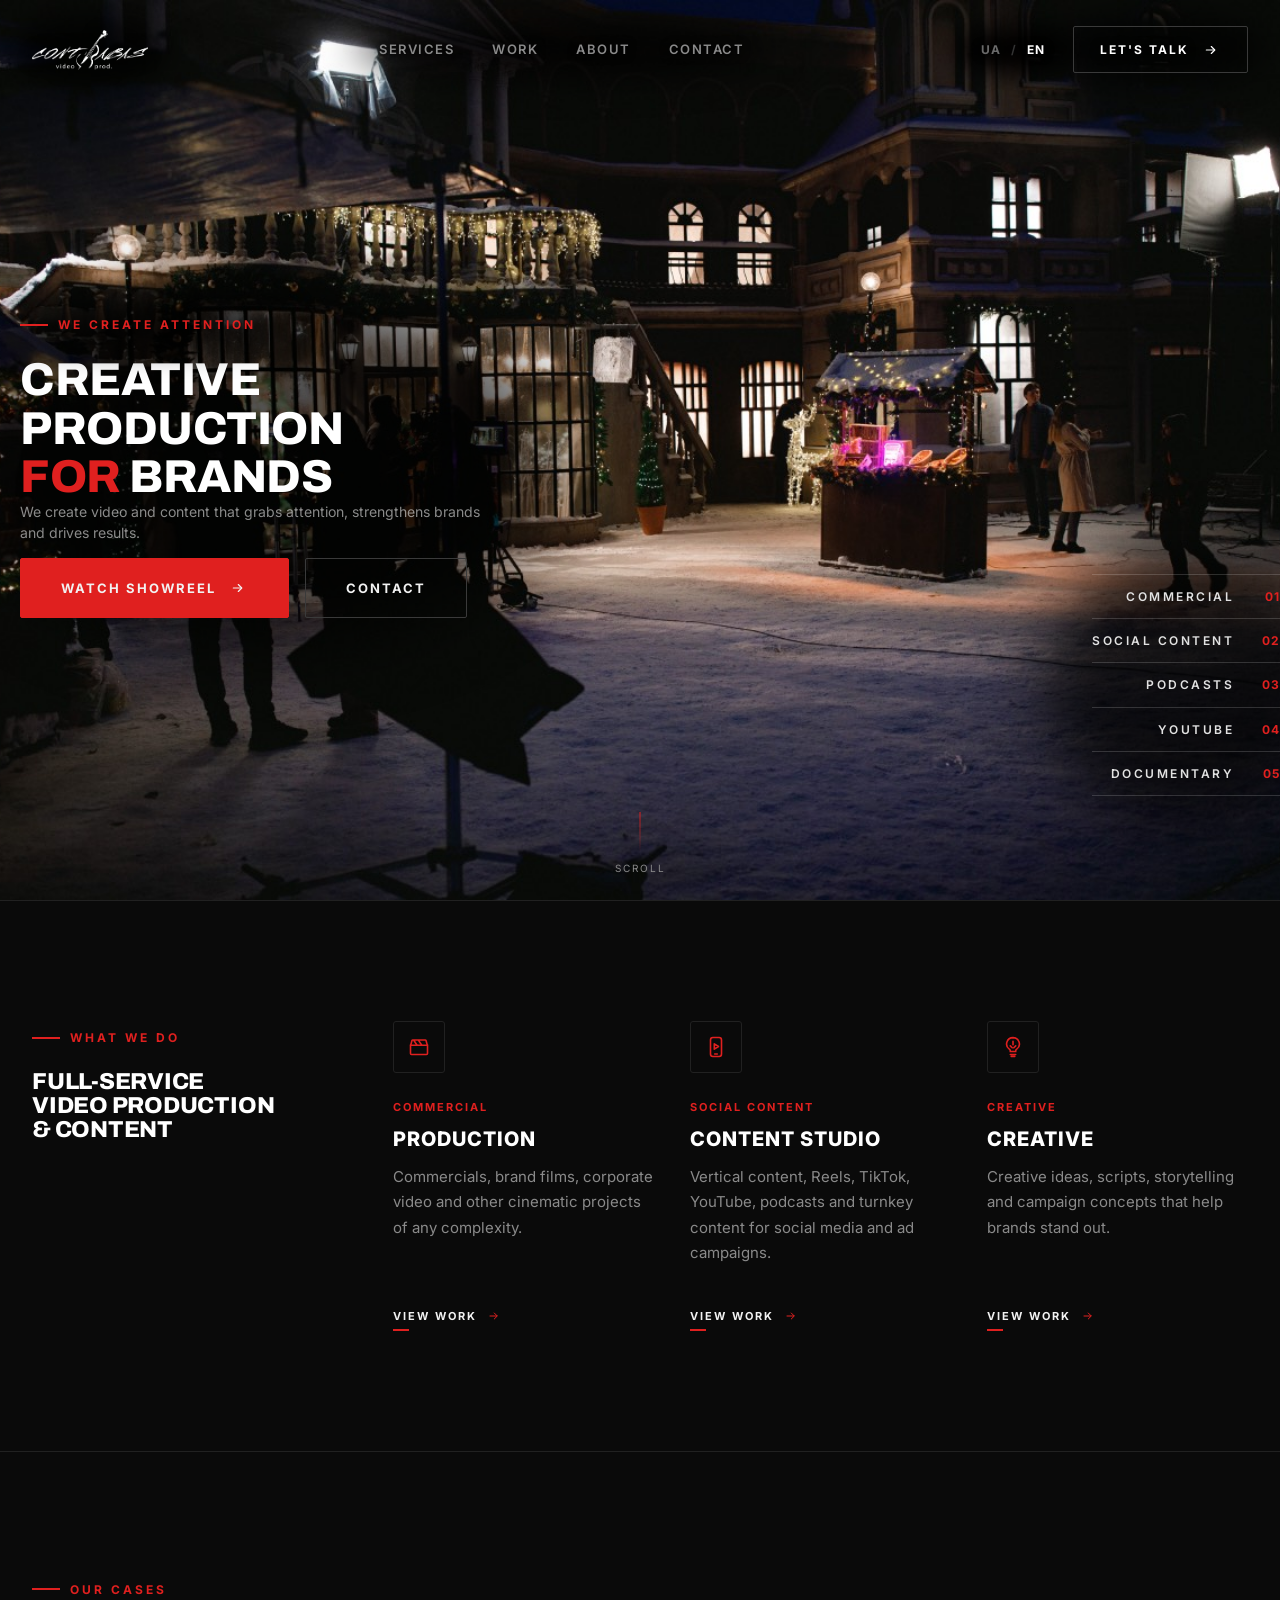
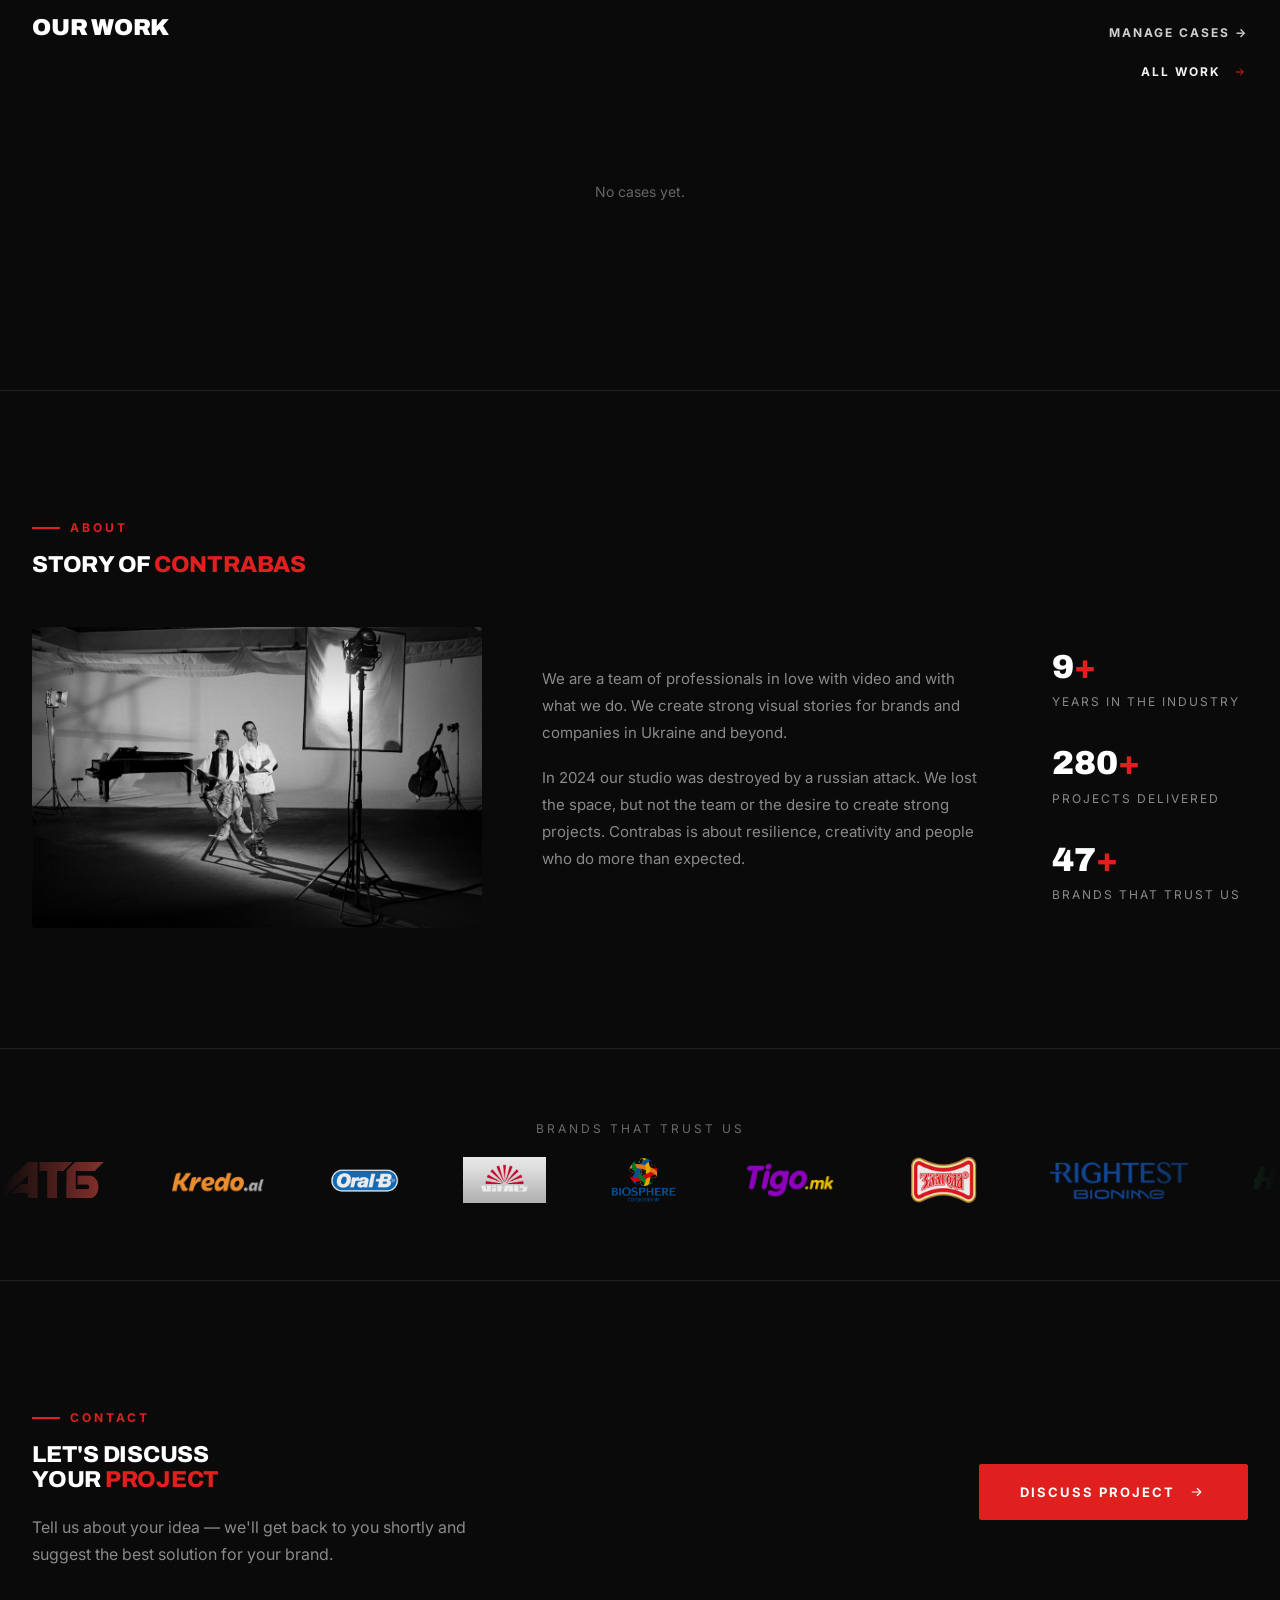
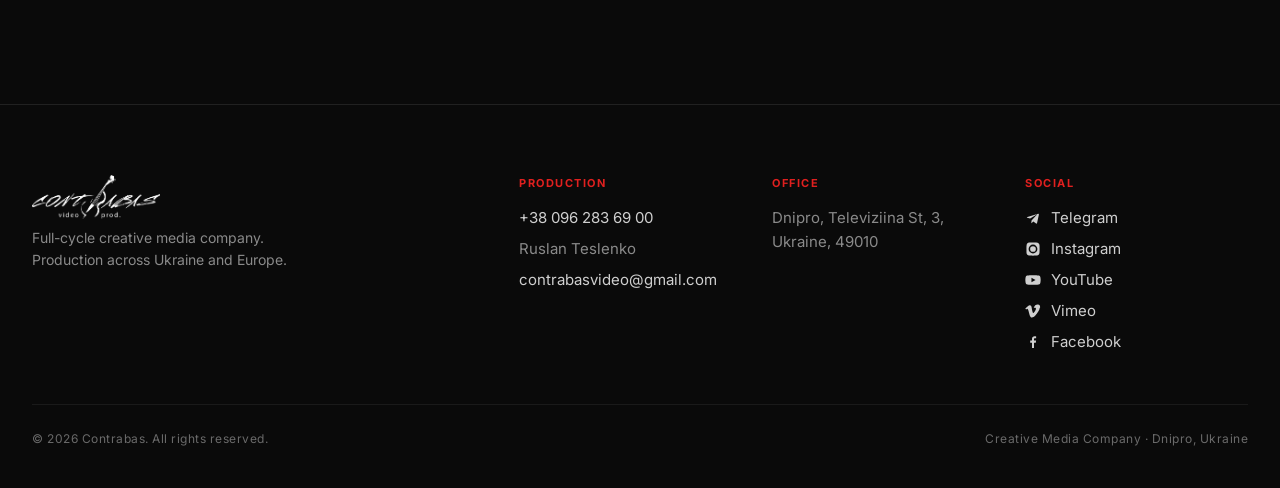
==== commit 9517fc15: "Add files via upload" ====
--- a/eng.html
+++ b/eng.html
@@ -39,8 +39,8 @@
     <link rel="preconnect" href="https://fonts.gstatic.com" crossorigin />
     <link href="https://fonts.googleapis.com/css2?family=Archivo:wght@600;800;900&family=Inter:wght@400;500;600;700&display=swap" rel="stylesheet" />
 
-    <link href="include/css/contrabas-redesign.css?v=19" rel="stylesheet" />
-    <link href="include/css/contrabas-cases.css?v=19" rel="stylesheet" />
+    <link href="include/css/contrabas-redesign.css?v=24" rel="stylesheet" />
+    <link href="include/css/contrabas-cases.css?v=24" rel="stylesheet" />
 
     <script type="application/ld+json">
     {
@@ -200,7 +200,7 @@
         </div>
         <div class="cx-about__grid">
             <div class="cx-about__img cx-reveal">
-                <img src="include/img/work2/SIM_5099.jpg" alt="The Contrabas team on set" />
+                <img src="include/img/about/team-pavilion.jpg" alt="The Contrabas team on set" />
             </div>
             <div class="cx-about__body cx-reveal" data-delay="1" id="cx-about-text">
                 <p>We are a team of professionals in love with video and with what we do. We create strong visual stories for brands and companies in Ukraine and beyond.</p>
@@ -332,7 +332,7 @@
     </div>
 </div>
 
-<script src="include/js/contrabas-redesign.js?v=19"></script>
-<script src="include/js/contrabas-cases.js?v=19"></script>
+<script src="include/js/contrabas-redesign.js?v=24"></script>
+<script src="include/js/contrabas-cases.js?v=24"></script>
 </body>
 </html>
--- a/include/css/contrabas-redesign.css
+++ b/include/css/contrabas-redesign.css
@@ -214,7 +214,10 @@
    HERO — вміщується у висоту екрана
    ============================================================ */
 .cx-hero { position: relative; height: 100vh; min-height: 600px; display: flex; align-items: center; overflow: hidden; padding: 110px 0 84px; }
-@supports (height: 100dvh) { .cx-hero { height: 100dvh; } }
+/* svh (не dvh!) — фіксована «мала» висота вʼюпорта. dvh перераховується в реальному
+   часі при згортанні адресного рядка на телефоні під час скролу, через що фон hero
+   (object-fit:cover) візуально «зростає»/масштабується. svh лишається сталим. */
+@supports (height: 100svh) { .cx-hero { height: 100svh; } }
 .cx-hero__media { position: absolute; inset: 0; z-index: 0; }
 .cx-hero__media video, .cx-hero__media img {
   position: absolute; inset: 0; width: 100%; height: 100%; object-fit: cover;
@@ -375,9 +378,9 @@
 .cx-about { border-top: 1px solid var(--line); }
 .cx-about__head { margin-bottom: 50px; }
 .cx-about__head .cx-eyebrow { margin-bottom: 16px; }
-.cx-about__grid { display: grid; grid-template-columns: 0.85fr 1.15fr 0.55fr; gap: 60px; align-items: center; }
-.cx-about__img { position: relative; aspect-ratio: 4/5; max-width: 380px; overflow: hidden; border-radius: 4px; }
-.cx-about__img img { width: 100%; height: 100%; object-fit: cover; filter: grayscale(1) contrast(1.05); }
+.cx-about__grid { display: grid; grid-template-columns: 1.15fr 1.15fr 0.5fr; gap: 60px; align-items: center; }
+.cx-about__img { position: relative; max-width: 480px; width: 100%; overflow: hidden; border-radius: 4px; }
+.cx-about__img img { display: block; width: 100%; height: auto; filter: grayscale(1) contrast(1.05); }
 .cx-about__img::after { content:""; position:absolute; inset:0; box-shadow: inset 0 0 120px rgba(0,0,0,.6); }
 .cx-about__body h2 { font-family:'Archivo',sans-serif; font-weight:900; text-transform:uppercase; font-size: clamp(28px,3.4vw,44px); color:#fff; margin-bottom: 26px; line-height: 1; }
 .cx-about__body p { color: var(--txt-dim); font-size: 15px; line-height: 1.8; margin-bottom: 18px; }
@@ -550,7 +553,7 @@
   .cx-services__cards { grid-template-columns: 1fr; gap: 32px; }
   .cx-grid { grid-template-columns: repeat(2, 1fr); gap: 18px; }
   .cx-about__grid { grid-template-columns: 1fr; gap: 40px; }
-  .cx-about__img { max-width: 260px; }
+  .cx-about__img { max-width: 420px; }
   .cx-about__head { margin-bottom: 34px; }
   .cx-stats { flex-wrap: wrap; gap: 26px; }
   .cx-stat { flex: 1 1 40%; }
--- a/include/css/contrabas-cases.css
+++ b/include/css/contrabas-cases.css
@@ -368,7 +368,11 @@
   .cc-choose { grid-template-columns: 1fr; }
   .cc-form .cc-grid { grid-template-columns: 1fr; }
   .cc-field--half { grid-column: 1 / -1; }
-  .cc-modal__box { margin: 0; width: 100%; min-height: 100%; max-height: 100%; border-radius: 0; }
+  /* .cc-modal саме position:fixed + inset:0, тобто вже точно = висота вʼюпорта.
+     height:100% на дитині від цього фіксованого контейнера — надійніше за vh/dvh,
+     не «стрибає» при згортанні адресного рядка, і разом з overflow-y:auto (базове
+     правило) дає працюючий внутрішній скрол, коли контент не влазить. */
+  .cc-modal__box { margin: 0; width: 100%; height: 100%; max-height: 100%; border-radius: 0; }
   .cc-litem__actions { flex-direction: column; }
   /* Кейс-модалка на телефоні — саме ВІКНО (модалка), а не сторінка: з відступами
      від країв, заокругленням і власним внутрішнім скролом. × зафіксований у кутку. */
@@ -391,7 +395,7 @@
   .cc-vmodal__x:hover, .cc-vmodal__x:active { background: #e0201f; }
   .cc-reels-grid { grid-template-columns: repeat(3, 1fr); gap: 8px; }
   .cc-ov__title { font-size: 16px; }
-  /* Адмін-модалка на телефоні теж на весь екран, без «плаваючих» країв. */
+  /* Адмін-модалка на телефоні теж на весь екран, без «плаваючих» країв
+     (висота та скрол уже задані вище, тут лише display). */
   .cc-modal.is-open { display: block; }
-  .cc-modal__box { margin: 0; width: 100%; min-height: 100vh; min-height: 100dvh; max-height: none; border-radius: 0; }
-}
+}
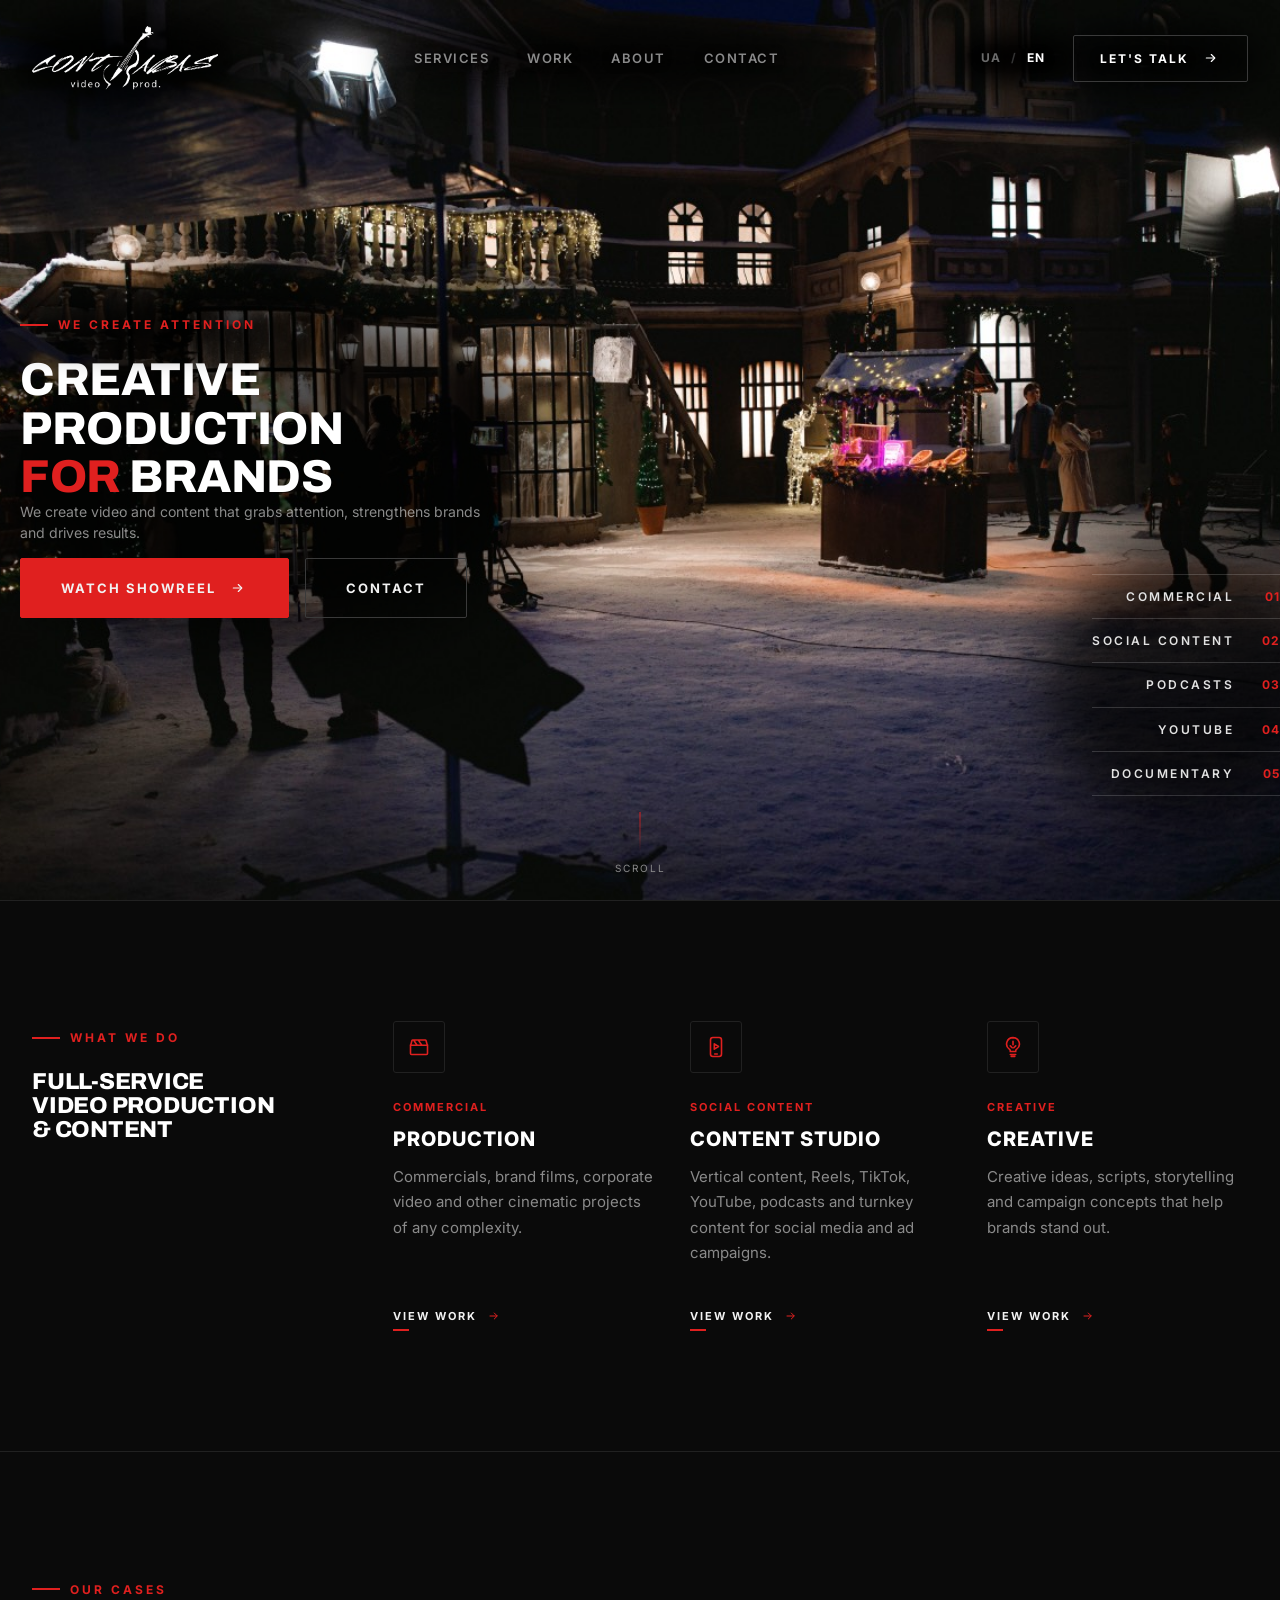
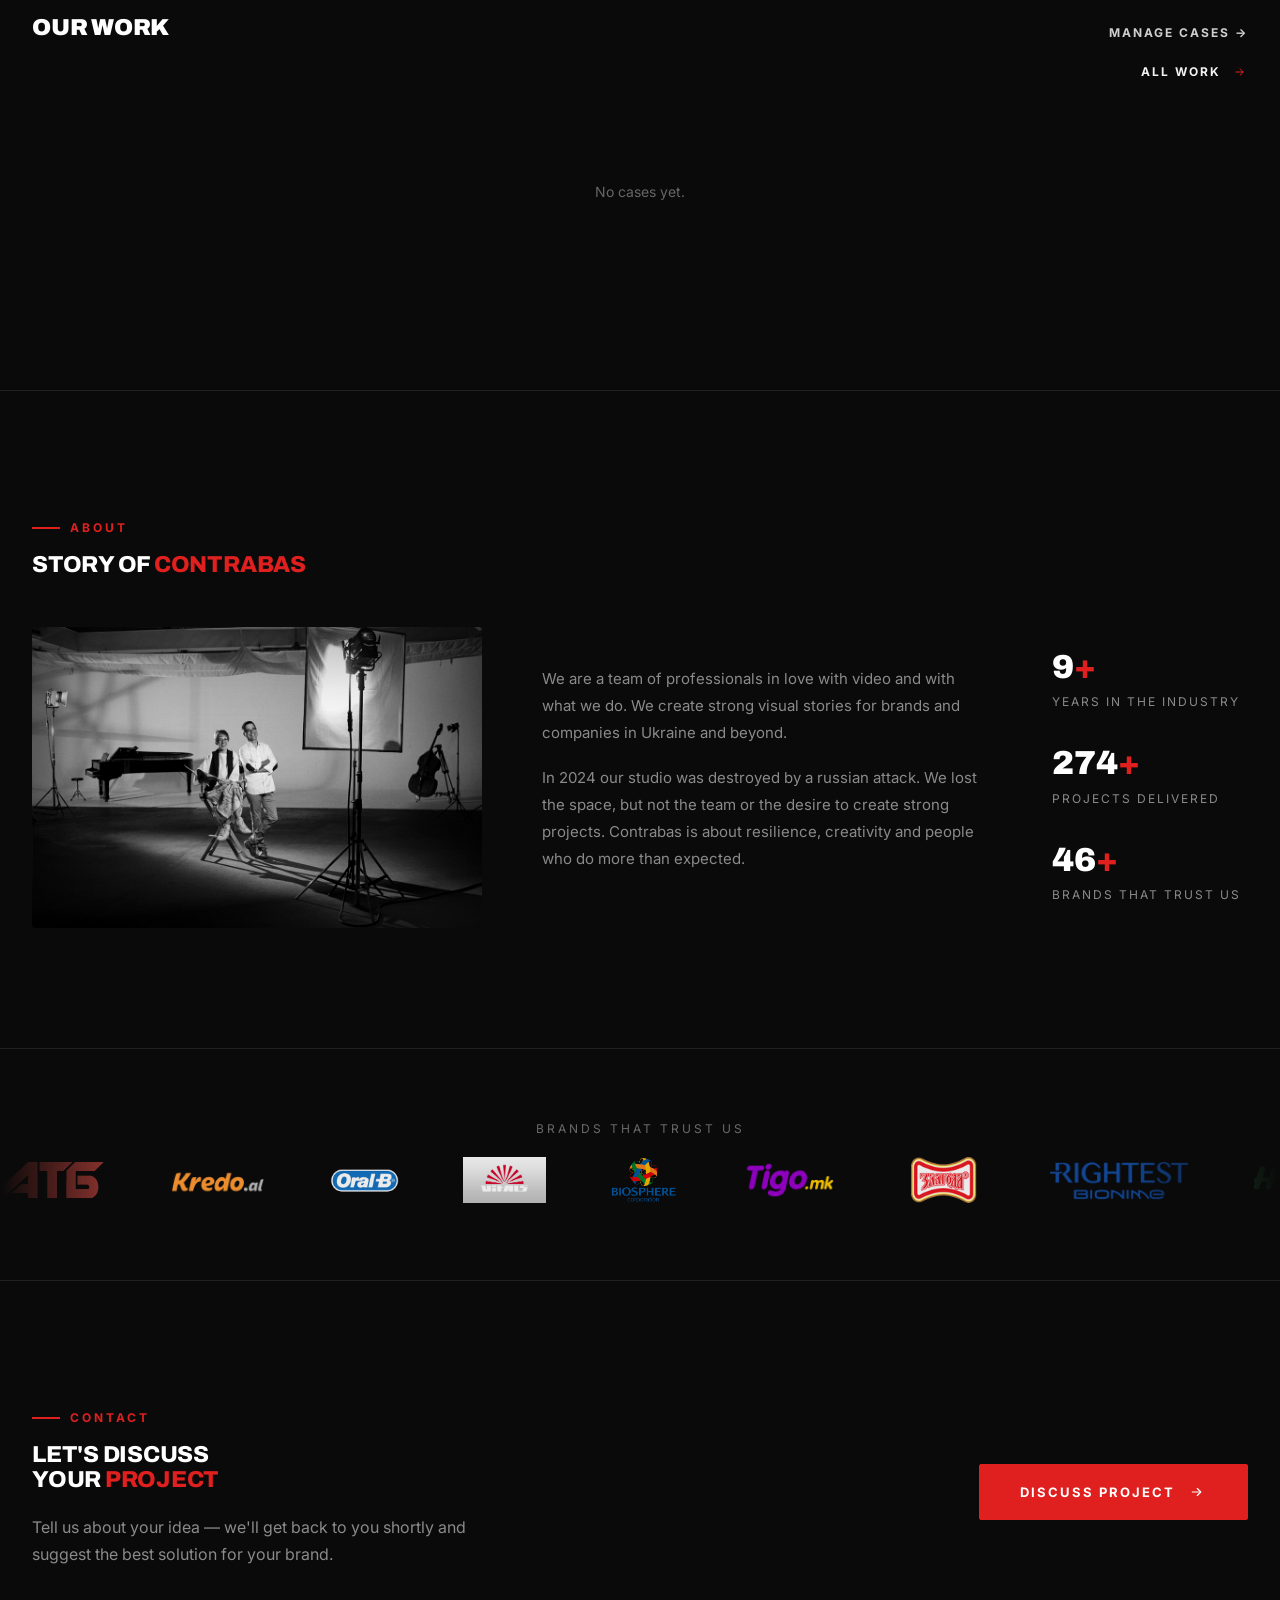
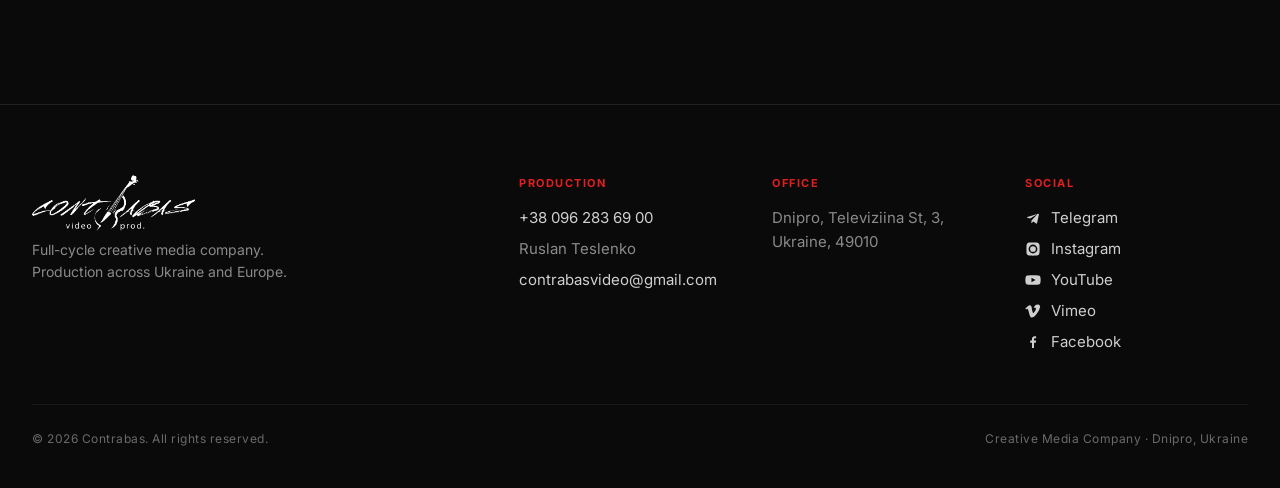
==== commit 76152896: "Add files via upload" ====
--- a/eng.html
+++ b/eng.html
@@ -39,8 +39,8 @@
     <link rel="preconnect" href="https://fonts.gstatic.com" crossorigin />
     <link href="https://fonts.googleapis.com/css2?family=Archivo:wght@600;800;900&family=Inter:wght@400;500;600;700&display=swap" rel="stylesheet" />
 
-    <link href="include/css/contrabas-redesign.css?v=24" rel="stylesheet" />
-    <link href="include/css/contrabas-cases.css?v=24" rel="stylesheet" />
+    <link href="include/css/contrabas-redesign.css?v=27" rel="stylesheet" />
+    <link href="include/css/contrabas-cases.css?v=27" rel="stylesheet" />
 
     <script type="application/ld+json">
     {
@@ -111,7 +111,7 @@
 <section class="cx-hero" id="top">
     <div class="cx-hero__media">
         <video id="cx-hero-video" autoplay muted loop playsinline poster="include/img/photo_slider/photos6/SIM_5601.jpg"></video>
-        <img src="include/img/photo_slider/photos6/SIM_5601.jpg" alt="Contrabas — on set" />
+        <img id="cx-hero-img" src="include/img/photo_slider/photos6/SIM_5601.jpg" alt="Contrabas — on set" />
     </div>
 
     <div class="cx-hero__inner">
@@ -200,7 +200,7 @@
         </div>
         <div class="cx-about__grid">
             <div class="cx-about__img cx-reveal">
-                <img src="include/img/about/team-pavilion.jpg" alt="The Contrabas team on set" />
+                <img id="cx-about-img" src="include/img/about/team-pavilion.jpg" alt="The Contrabas team on set" />
             </div>
             <div class="cx-about__body cx-reveal" data-delay="1" id="cx-about-text">
                 <p>We are a team of professionals in love with video and with what we do. We create strong visual stories for brands and companies in Ukraine and beyond.</p>
@@ -332,7 +332,7 @@
     </div>
 </div>
 
-<script src="include/js/contrabas-redesign.js?v=24"></script>
-<script src="include/js/contrabas-cases.js?v=24"></script>
+<script src="include/js/contrabas-redesign.js?v=27"></script>
+<script src="include/js/contrabas-cases.js?v=27"></script>
 </body>
 </html>
--- a/include/css/contrabas-redesign.css
+++ b/include/css/contrabas-redesign.css
@@ -116,8 +116,8 @@
   opacity: 1; transition: opacity .4s ease;
 }
 .cx-header.is-stuck .cx-logo::before { opacity: 0; }
-.cx-logo img { height: 40px; width: auto; display: block; transition: height .4s ease, filter .4s ease; filter: drop-shadow(0 2px 8px rgba(0,0,0,.7)); }
-.cx-header.is-stuck .cx-logo img { height: 32px; filter: none; }
+.cx-logo img { height: 64px; width: auto; display: block; transition: height .4s ease, filter .4s ease; filter: drop-shadow(0 2px 8px rgba(0,0,0,.7)); }
+.cx-header.is-stuck .cx-logo img { height: 50px; filter: none; }
 
 .cx-nav { display: flex; align-items: center; gap: 38px; position: relative; }
 .cx-nav::before {
@@ -467,7 +467,7 @@
 .cx-footer { border-top: 1px solid var(--line); padding: 70px 0 40px; }
 .cx-footer__top { display: grid; grid-template-columns: 1.2fr 2fr; gap: 50px; align-items: start; }
 .cx-footer__logo { display: inline-block; }
-.cx-footer__logo img { height: 44px; width: auto; display: block; }
+.cx-footer__logo img { height: 56px; width: auto; display: block; }
 .cx-footer__tagline { color: var(--txt-dim); font-size: 14px; line-height: 1.6; margin: 22px 0 0; }
 .cx-footer__cols { display: grid; grid-template-columns: repeat(3, 1fr); gap: 30px; }
 .cx-footer__col { display: flex; flex-direction: column; gap: 7px; }
@@ -546,6 +546,9 @@
   /* Коли відкрито мобільне меню — ховаємо лого за панеллю (лишається тільки бургер→×). */
   .cx-logo { transition: opacity .25s ease, visibility .25s; }
   body.cx-menu-open .cx-logo { opacity: 0; visibility: hidden; pointer-events: none; }
+  /* Збільшене лого — лише для ПК (правило вище); на телефоні/планшеті лишаємо як було. */
+  .cx-logo img { height: 40px; }
+  .cx-header.is-stuck .cx-logo img { height: 32px; }
 }
 @media (max-width: 760px) {
   .cx-container, .cx-header__inner, .cx-hero__inner { padding-left: 22px; padding-right: 22px; }
--- a/include/css/contrabas-cases.css
+++ b/include/css/contrabas-cases.css
@@ -283,6 +283,28 @@
 
 /* ---- Динамічний список відео у формі кейсу ---- */
 .cc-vhint { color: #7a7a7a; font-size: 12px; line-height: 1.5; margin: -2px 0 12px; }
+
+/* ---- Превʼю фото в екрані "Фото сайту" ---- */
+.cc-photo-preview { display: flex; align-items: center; gap: 12px; margin: -4px 0 12px; }
+.cc-photo-preview span { color: #7a7a7a; font-size: 12px; flex: 0 0 auto; }
+.cc-photo-preview img { width: 120px; height: 72px; object-fit: cover; border-radius: 4px; border: 1px solid #262626; background: #0b0b0b; }
+
+/* ---- Зона перетягування фото (drag & drop) ---- */
+.cc-drop { position: relative; border: 2px dashed #333; border-radius: 8px; background: #0d0d0d; padding: 26px 18px;
+  text-align: center; cursor: pointer; transition: border-color .2s, background .2s; margin-bottom: 10px; }
+.cc-drop:hover { border-color: #4a4a4a; background: #101010; }
+.cc-drop.is-drag { border-color: #e0201f; background: #1a0d0d; }
+/* pointer-events:none — щоб drop/клік ішли на всю зону (.cc-drop), а не на сам
+   input (інакше файл-інпут нативно теж ловив би drop → подвійне завантаження). */
+.cc-drop__input { position: absolute; inset: 0; width: 100%; height: 100%; opacity: 0; pointer-events: none; }
+.cc-drop__inner { pointer-events: none; }
+.cc-drop__ico { font-size: 26px; color: #e0201f; line-height: 1; margin-bottom: 8px; }
+.cc-drop__title { color: #eaeaea; font-size: 15px; font-weight: 600; }
+.cc-drop__sub { color: #7a7a7a; font-size: 12px; margin-top: 4px; }
+.cc-drop__url { margin: 2px 0 4px; }
+.cc-drop__url summary { color: #7a7a7a; font-size: 12px; cursor: pointer; user-select: none; list-style: revert; }
+.cc-drop__url summary:hover { color: #aaa; }
+.cc-drop__url input { margin-top: 8px; }
 .cc-videos { display: flex; flex-direction: column; gap: 10px; }
 .cc-vrow { display: flex; align-items: center; gap: 12px; background: #0b0b0b; border: 1px solid #262626; border-radius: 4px; padding: 8px 10px; }
 .cc-vrow--cover { border-color: #3a2a2a; }
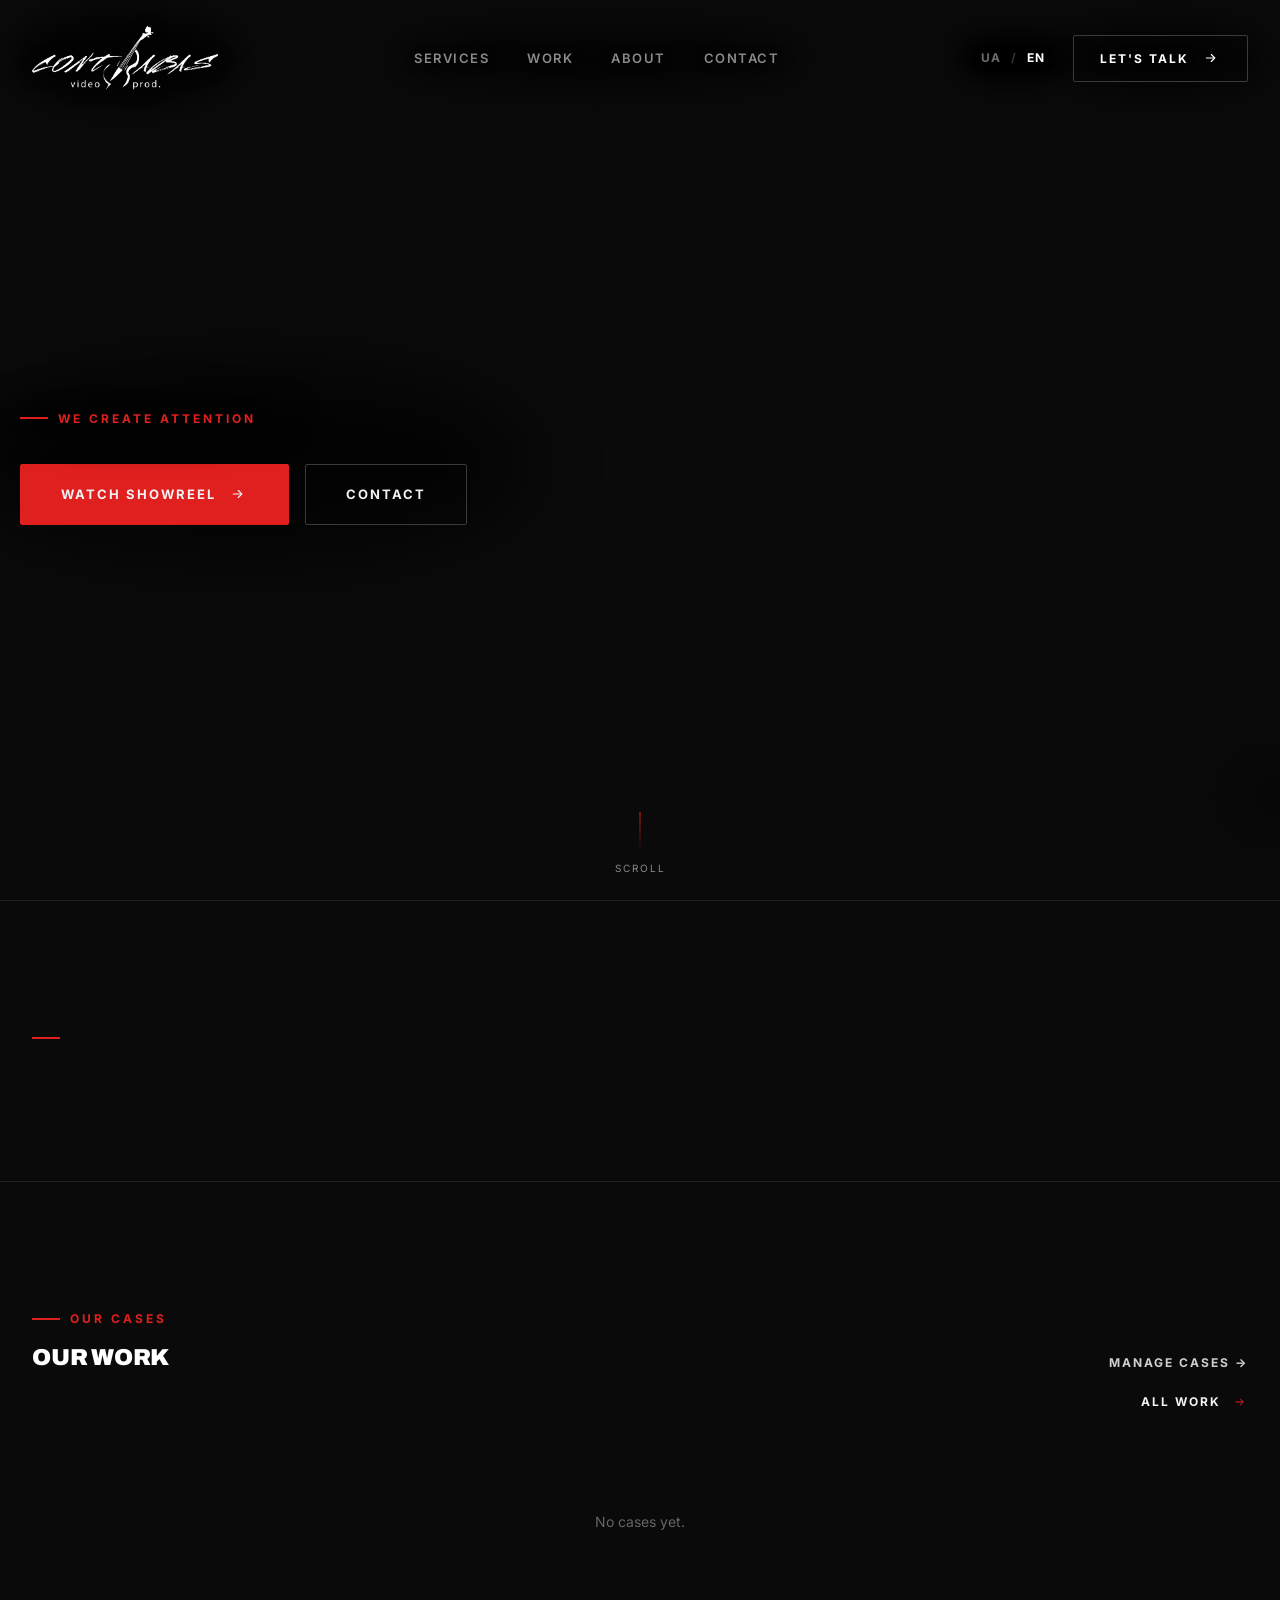
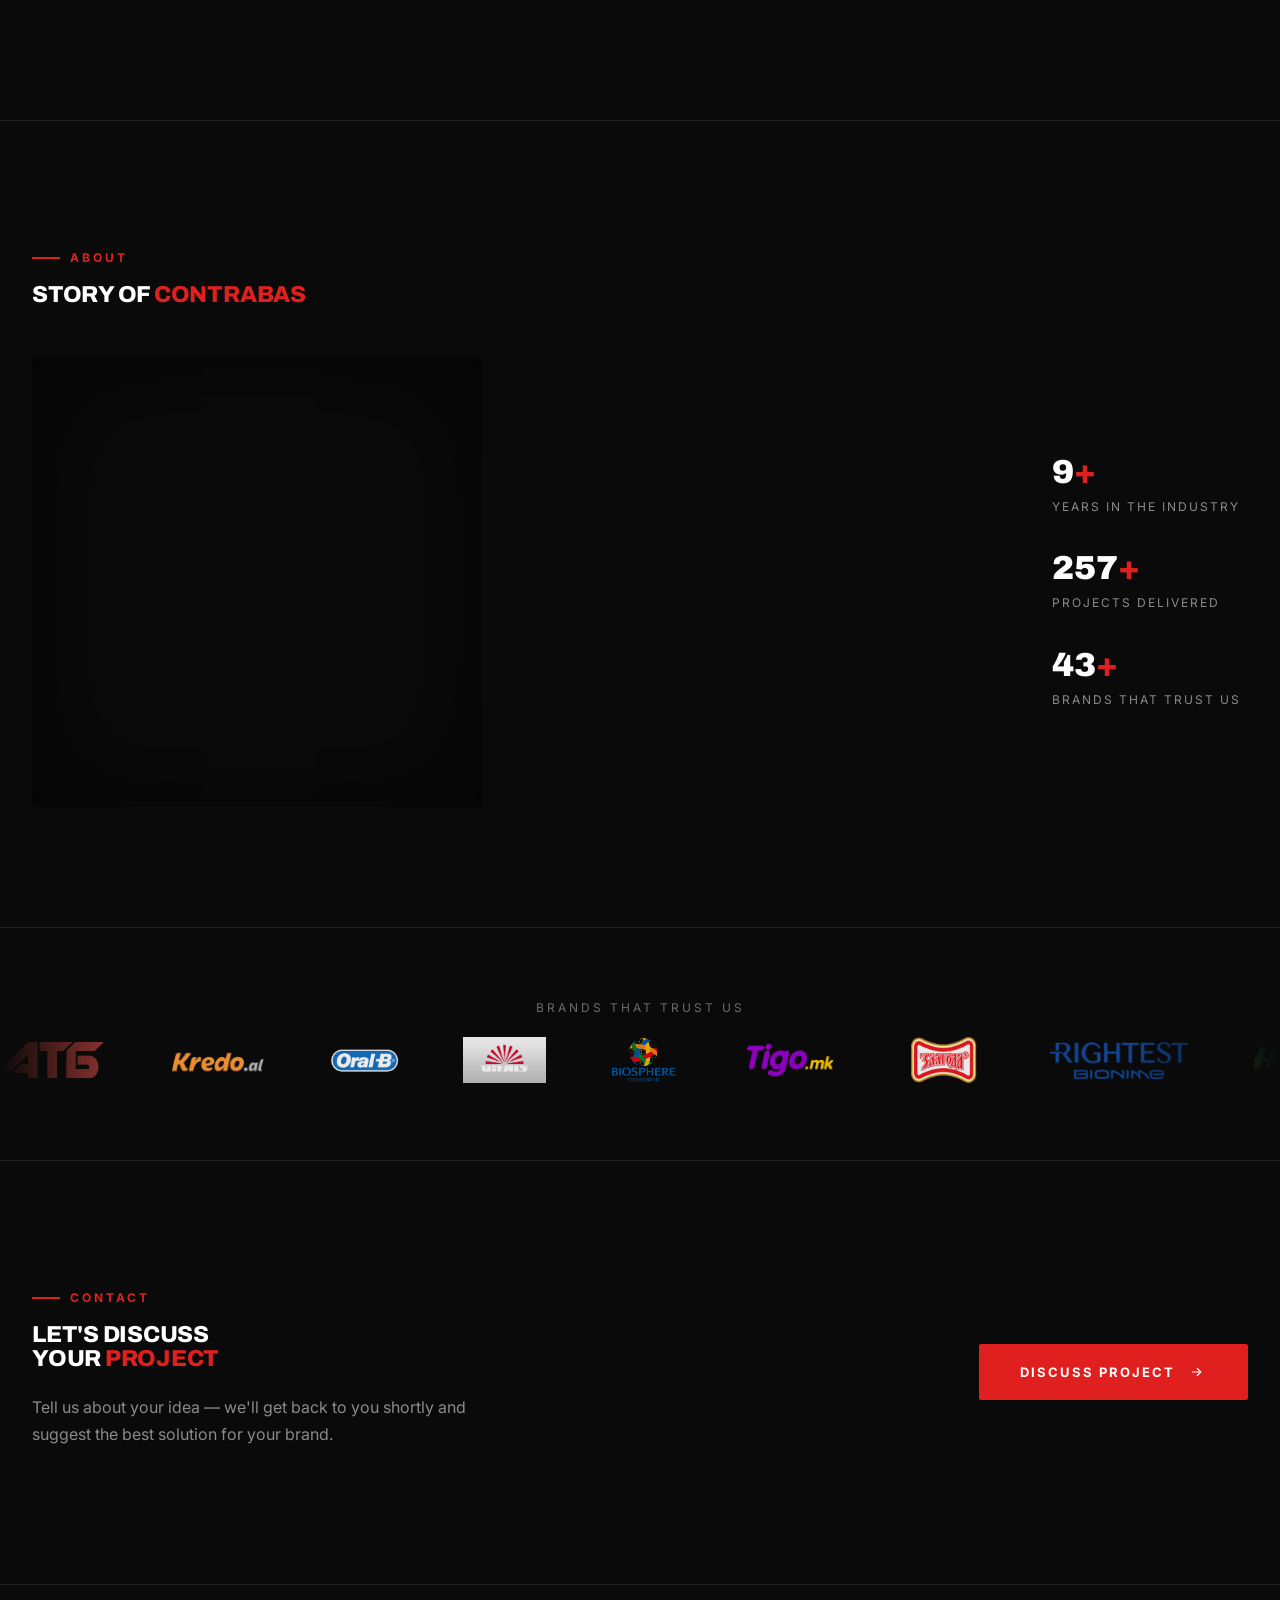
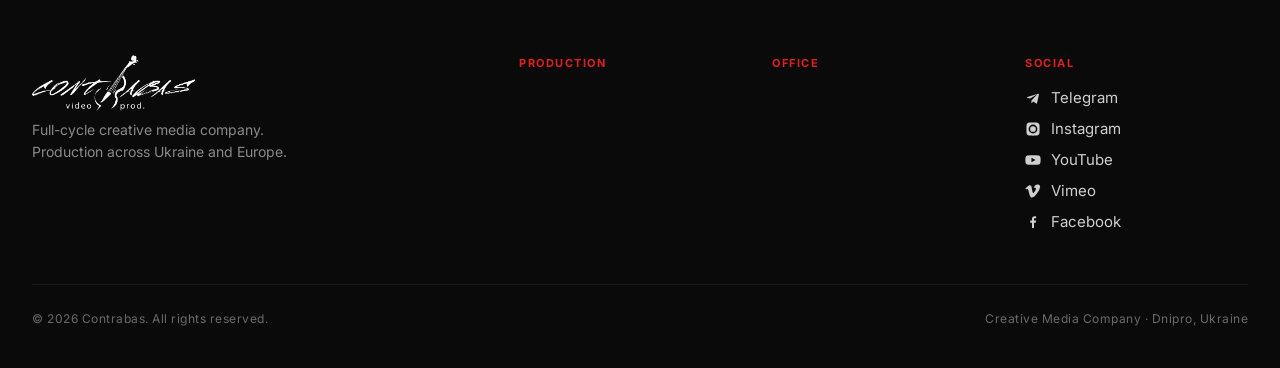
==== commit 150a6ee7: "Add files via upload" ====
--- a/eng.html
+++ b/eng.html
@@ -37,10 +37,12 @@
 
     <link rel="preconnect" href="https://fonts.googleapis.com" />
     <link rel="preconnect" href="https://fonts.gstatic.com" crossorigin />
+    <link rel="preconnect" href="https://script.google.com" />
+    <link rel="preconnect" href="https://script.googleusercontent.com" />
     <link href="https://fonts.googleapis.com/css2?family=Archivo:wght@600;800;900&family=Inter:wght@400;500;600;700&display=swap" rel="stylesheet" />
 
-    <link href="include/css/contrabas-redesign.css?v=27" rel="stylesheet" />
-    <link href="include/css/contrabas-cases.css?v=27" rel="stylesheet" />
+    <link href="include/css/contrabas-redesign.css?v=34" rel="stylesheet" />
+    <link href="include/css/contrabas-cases.css?v=34" rel="stylesheet" />
 
     <script type="application/ld+json">
     {
@@ -71,6 +73,14 @@
 </head>
 <body class="cx">
 
+<!-- Loading gate: only on the very first visit (no cache yet), blocks the site until the sheet responds -->
+<div class="cx-gate" id="cx-gate">
+    <div class="cx-gate__pct" id="cx-gate-pct">0%</div>
+    <div class="cx-gate__track"><div class="cx-gate__bar" id="cx-gate-bar"></div></div>
+    <div class="cx-gate__msg" id="cx-gate-msg"></div>
+    <div class="cx-gate__sub" id="cx-gate-sub"></div>
+</div>
+
 <!-- ============ HEADER ============ -->
 <header class="cx-header" id="cx-header">
     <div class="cx-header__inner">
@@ -110,28 +120,24 @@
 <!-- ============ HERO ============ -->
 <section class="cx-hero" id="top">
     <div class="cx-hero__media">
-        <video id="cx-hero-video" autoplay muted loop playsinline poster="include/img/photo_slider/photos6/SIM_5601.jpg"></video>
-        <img id="cx-hero-img" src="include/img/photo_slider/photos6/SIM_5601.jpg" alt="Contrabas — on set" />
+        <video id="cx-hero-video" autoplay muted loop playsinline></video>
+        <!-- Photo comes from the Google Sheet (hero_photo_*) via JS. -->
+        <img id="cx-hero-img" src="[data-uri]" alt="Contrabas — on set" />
     </div>
 
     <div class="cx-hero__inner">
         <div class="cx-hero__main">
             <span class="cx-eyebrow cx-reveal">We create attention</span>
-            <h1 class="cx-hero__title cx-display cx-reveal" id="cx-hero-title" data-delay="1">Creative<br>Production<br><span class="accent">for</span> Brands</h1>
-            <p class="cx-hero__lead cx-reveal" id="cx-hero-lead" data-delay="2">We create video and content that grabs attention, strengthens brands and drives results.</p>
+            <h1 class="cx-hero__title cx-display cx-reveal" id="cx-hero-title" data-delay="1"></h1>
+            <p class="cx-hero__lead cx-reveal" id="cx-hero-lead" data-delay="2"></p>
             <div class="cx-hero__actions cx-reveal" data-delay="3">
                 <a href="#work" class="cx-btn cx-btn--solid cx-btn--lg" data-video="https://vimeo.com/784082737">Watch Showreel <span class="cx-btn__arw">→</span></a>
                 <a href="#contact" class="cx-btn cx-btn--lg">Contact</a>
             </div>
         </div>
 
-        <ul class="cx-hero__list cx-reveal" id="cx-hero-list" data-delay="2">
-            <li><a href="#work" data-filter="Commercial"><span>Commercial</span><span class="num">01</span></a></li>
-            <li><a href="#work" data-filter="Social Content"><span>Social Content</span><span class="num">02</span></a></li>
-            <li><a href="#work" data-filter="Podcasts"><span>Podcasts</span><span class="num">03</span></a></li>
-            <li><a href="#work" data-filter="YouTube"><span>YouTube</span><span class="num">04</span></a></li>
-            <li><a href="#work" data-filter="Documentary"><span>Documentary</span><span class="num">05</span></a></li>
-        </ul>
+        <!-- List of directions is built from the Google Sheet categories (renderHeroList). -->
+        <ul class="cx-hero__list cx-reveal" id="cx-hero-list" data-delay="2"></ul>
     </div>
 
     <div class="cx-hero__scroll">
@@ -145,41 +151,12 @@
     <div class="cx-container">
         <div class="cx-services__grid">
             <div class="cx-services__intro cx-reveal">
-                <span class="cx-eyebrow" id="cx-services-eyebrow">What we do</span>
-                <h2 class="cx-section-title" id="cx-services-title">Full-service<br>video production<br>&amp; content</h2>
-            </div>
-
-            <div class="cx-services__cards" id="cx-services-cards">
-                <div class="cx-service cx-reveal" data-delay="1">
-                    <div class="cx-service__ico">
-                        <svg viewBox="0 0 24 24" fill="none" stroke="currentColor" stroke-width="1.6"><path d="M3.5 10.2h17v8.3a1 1 0 01-1 1h-15a1 1 0 01-1-1v-8.3z"/><path d="M3.7 10.2l1.2-4.4a1 1 0 011-.75h12.2a1 1 0 011 .75l1.2 4.4M6.8 5.3l3.2 4.9M11.4 5.1l3.2 4.9" stroke-linecap="round" stroke-linejoin="round"/></svg>
-                    </div>
-                    <span class="cx-service__tag">Commercial</span>
-                    <h3>Production</h3>
-                    <p>Commercials, brand films, corporate video and other cinematic projects of any complexity.</p>
-                    <a href="#work" class="cx-service__more" data-filter="Commercial">View work</a>
-                </div>
-
-                <div class="cx-service cx-reveal" data-delay="2">
-                    <div class="cx-service__ico">
-                        <svg viewBox="0 0 24 24" fill="none" stroke="currentColor" stroke-width="1.6"><rect x="6.5" y="2.5" width="11" height="19" rx="2.4"/><path d="M10.7 19h2.6" stroke-linecap="round"/><path d="M10.3 8.8l4.2 2.7-4.2 2.7z" stroke-linejoin="round"/></svg>
-                    </div>
-                    <span class="cx-service__tag">Social Content</span>
-                    <h3>Content Studio</h3>
-                    <p>Vertical content, Reels, TikTok, YouTube, podcasts and turnkey content for social media and ad campaigns.</p>
-                    <a href="#work" class="cx-service__more" data-filter="Social Content">View work</a>
-                </div>
-
-                <div class="cx-service cx-reveal" data-delay="3">
-                    <div class="cx-service__ico">
-                        <svg viewBox="0 0 24 24" fill="none" stroke="currentColor" stroke-width="1.6"><path d="M12 2.6a6.4 6.4 0 00-3.7 11.6c.6.4 1 1.1 1 1.9v.4h5.4v-.4c0-.8.4-1.5 1-1.9A6.4 6.4 0 0012 2.6z"/><path d="M9.3 19.5h5.4M10.2 21.4h3.6" stroke-linecap="round"/><path d="M12 6.3v3.4M9.3 10.9l1.9 1.9M14.7 10.9l-1.9 1.9" stroke-linecap="round"/></svg>
-                    </div>
-                    <span class="cx-service__tag">Creative</span>
-                    <h3>Creative</h3>
-                    <p>Creative ideas, scripts, storytelling and campaign concepts that help brands stand out.</p>
-                    <a href="#work" class="cx-service__more" data-filter="all">View work</a>
-                </div>
-            </div>
+                <span class="cx-eyebrow" id="cx-services-eyebrow"></span>
+                <h2 class="cx-section-title" id="cx-services-title"></h2>
+            </div>
+
+            <!-- Cards are built from the Google Sheet (renderServicesCards). -->
+            <div class="cx-services__cards" id="cx-services-cards"></div>
         </div>
     </div>
 </section>
@@ -200,12 +177,11 @@
         </div>
         <div class="cx-about__grid">
             <div class="cx-about__img cx-reveal">
-                <img id="cx-about-img" src="include/img/about/team-pavilion.jpg" alt="The Contrabas team on set" />
-            </div>
-            <div class="cx-about__body cx-reveal" data-delay="1" id="cx-about-text">
-                <p>We are a team of professionals in love with video and with what we do. We create strong visual stories for brands and companies in Ukraine and beyond.</p>
-                <p>In 2024 our studio was destroyed by a russian attack. We lost the space, but not the team or the desire to create strong projects. Contrabas is about resilience, creativity and people who do more than expected.</p>
-            </div>
+                <!-- Photo comes from the Google Sheet (about_photo_*) via JS. -->
+                <img id="cx-about-img" src="[data-uri]" alt="The Contrabas team on set" />
+            </div>
+            <!-- Text comes from the Google Sheet (applyAboutToPage). -->
+            <div class="cx-about__body cx-reveal" data-delay="1" id="cx-about-text"></div>
             <div class="cx-stats cx-reveal" data-delay="2">
                 <div class="cx-stat">
                     <div class="cx-stat__num" data-count="10">0<span class="plus">+</span></div>
@@ -274,21 +250,21 @@
             <div class="cx-footer__cols">
                 <div class="cx-footer__col">
                     <b>Production</b>
-                    <a href="tel:+380962836900" id="cx-footer-phone">+38 096 283 69 00</a>
-                    <span id="cx-footer-manager">Ruslan Teslenko</span>
-                    <a href="mailto:contrabasvideo@gmail.com" id="cx-footer-email">contrabasvideo@gmail.com</a>
+                    <a href="tel:" id="cx-footer-phone"></a>
+                    <span id="cx-footer-manager"></span>
+                    <a href="mailto:" id="cx-footer-email"></a>
                 </div>
                 <div class="cx-footer__col">
                     <b>Office</b>
-                    <span id="cx-footer-address1">Dnipro, Televiziina St, 3, Ukraine, 49010</span>
+                    <span id="cx-footer-address1"></span>
                 </div>
                 <div class="cx-footer__col">
                     <b>Social</b>
-                    <a id="cx-footer-s-telegram" class="cx-footer__social" href="https://t.me/contrabasvideo" target="_blank" rel="noopener"><svg viewBox="0 0 24 24"><path d="M9.8 15.6l-.4 4.1c.5 0 .8-.2 1.1-.5l2-1.9 4.1 3c.8.4 1.3.2 1.5-.7l2.7-12.6c.2-1-.4-1.4-1-1.2L3.6 10.4c-1 .4-1 .9-.2 1.2l4.3 1.3 9.9-6.2c.5-.3.9-.1.5.2z"/></svg>Telegram</a>
-                    <a id="cx-footer-s-instagram" class="cx-footer__social" href="https://www.instagram.com/contrabas__video/" target="_blank" rel="noopener"><svg viewBox="0 0 24 24"><path d="M12 2.2c3.2 0 3.6 0 4.9.1 1.2.1 1.8.3 2.2.4.6.2 1 .5 1.4.9.4.4.7.8.9 1.4.2.4.4 1 .4 2.2.1 1.3.1 1.7.1 4.9s0 3.6-.1 4.9c-.1 1.2-.3 1.8-.4 2.2-.2.6-.5 1-.9 1.4-.4.4-.8.7-1.4.9-.4.2-1 .4-2.2.4-1.3.1-1.7.1-4.9.1s-3.6 0-4.9-.1c-1.2-.1-1.8-.3-2.2-.4-.6-.2-1-.5-1.4-.9-.4-.4-.7-.8-.9-1.4-.2-.4-.4-1-.4-2.2C2.2 15.6 2.2 15.2 2.2 12s0-3.6.1-4.9c.1-1.2.3-1.8.4-2.2.2-.6.5-1 .9-1.4.4-.4.8-.7 1.4-.9.4-.2 1-.4 2.2-.4C8.4 2.2 8.8 2.2 12 2.2zm0 3.2A6.6 6.6 0 1012 18.6 6.6 6.6 0 0012 5.4zm0 10.9a4.3 4.3 0 110-8.6 4.3 4.3 0 010 8.6zm6.8-11.2a1.5 1.5 0 11-3 0 1.5 1.5 0 013 0z"/></svg>Instagram</a>
-                    <a id="cx-footer-s-youtube" class="cx-footer__social" href="https://www.youtube.com/channel/UCswZGoXj28dcmqR9uB-xR-Q" target="_blank" rel="noopener"><svg viewBox="0 0 24 24"><path d="M23 7.5a3 3 0 00-2.1-2.1C19 4.9 12 4.9 12 4.9s-7 0-8.9.5A3 3 0 001 7.5 31 31 0 00.5 12 31 31 0 001 16.5a3 3 0 002.1 2.1c1.9.5 8.9.5 8.9.5s7 0 8.9-.5a3 3 0 002.1-2.1A31 31 0 0023.5 12 31 31 0 0023 7.5zM9.7 15.5v-7l6.1 3.5-6.1 3.5z"/></svg>YouTube</a>
-                    <a id="cx-footer-s-vimeo" class="cx-footer__social" href="https://vimeo.com/user38440932" target="_blank" rel="noopener"><svg viewBox="0 0 24 24"><path d="M22 7.4c-.1 2.1-1.6 5-4.4 8.7-2.9 3.8-5.4 5.8-7.4 5.8-1.3 0-2.3-1.1-3.2-3.4L5.3 12c-.6-2.3-1.3-3.4-2-3.4-.2 0-.7.3-1.7 1L.5 8.3c1.1-1 2.2-2 3.3-3C5.3 4.1 6.4 3.5 7 3.4c1.6-.2 2.6.9 3 3.3.4 2.6.7 4.2.9 4.8.5 2.3 1 3.4 1.7 3.4.5 0 1.2-.8 2.2-2.4 1-1.6 1.5-2.8 1.6-3.6.1-1.2-.4-1.8-1.6-1.8-.5 0-1.1.1-1.7.4 1.1-3.6 3.2-5.3 6.3-5.2 2.3.1 3.4 1.6 3.3 4.5z"/></svg>Vimeo</a>
-                    <a id="cx-footer-s-facebook" class="cx-footer__social" href="https://www.facebook.com/contrabas.video.prod" target="_blank" rel="noopener"><svg viewBox="0 0 24 24"><path d="M13.5 21v-8h2.7l.4-3.1h-3.1V7.9c0-.9.3-1.5 1.6-1.5h1.6V3.6c-.3 0-1.2-.1-2.3-.1-2.3 0-3.9 1.4-3.9 4v2.3H7.8V13h2.7v8h3z"/></svg>Facebook</a>
+                    <a id="cx-footer-s-telegram" class="cx-footer__social" href="#" target="_blank" rel="noopener"><svg viewBox="0 0 24 24"><path d="M9.8 15.6l-.4 4.1c.5 0 .8-.2 1.1-.5l2-1.9 4.1 3c.8.4 1.3.2 1.5-.7l2.7-12.6c.2-1-.4-1.4-1-1.2L3.6 10.4c-1 .4-1 .9-.2 1.2l4.3 1.3 9.9-6.2c.5-.3.9-.1.5.2z"/></svg>Telegram</a>
+                    <a id="cx-footer-s-instagram" class="cx-footer__social" href="#" target="_blank" rel="noopener"><svg viewBox="0 0 24 24"><path d="M12 2.2c3.2 0 3.6 0 4.9.1 1.2.1 1.8.3 2.2.4.6.2 1 .5 1.4.9.4.4.7.8.9 1.4.2.4.4 1 .4 2.2.1 1.3.1 1.7.1 4.9s0 3.6-.1 4.9c-.1 1.2-.3 1.8-.4 2.2-.2.6-.5 1-.9 1.4-.4.4-.8.7-1.4.9-.4.2-1 .4-2.2.4-1.3.1-1.7.1-4.9.1s-3.6 0-4.9-.1c-1.2-.1-1.8-.3-2.2-.4-.6-.2-1-.5-1.4-.9-.4-.4-.7-.8-.9-1.4-.2-.4-.4-1-.4-2.2C2.2 15.6 2.2 15.2 2.2 12s0-3.6.1-4.9c.1-1.2.3-1.8.4-2.2.2-.6.5-1 .9-1.4.4-.4.8-.7 1.4-.9.4-.2 1-.4 2.2-.4C8.4 2.2 8.8 2.2 12 2.2zm0 3.2A6.6 6.6 0 1012 18.6 6.6 6.6 0 0012 5.4zm0 10.9a4.3 4.3 0 110-8.6 4.3 4.3 0 010 8.6zm6.8-11.2a1.5 1.5 0 11-3 0 1.5 1.5 0 013 0z"/></svg>Instagram</a>
+                    <a id="cx-footer-s-youtube" class="cx-footer__social" href="#" target="_blank" rel="noopener"><svg viewBox="0 0 24 24"><path d="M23 7.5a3 3 0 00-2.1-2.1C19 4.9 12 4.9 12 4.9s-7 0-8.9.5A3 3 0 001 7.5 31 31 0 00.5 12 31 31 0 001 16.5a3 3 0 002.1 2.1c1.9.5 8.9.5 8.9.5s7 0 8.9-.5a3 3 0 002.1-2.1A31 31 0 0023.5 12 31 31 0 0023 7.5zM9.7 15.5v-7l6.1 3.5-6.1 3.5z"/></svg>YouTube</a>
+                    <a id="cx-footer-s-vimeo" class="cx-footer__social" href="#" target="_blank" rel="noopener"><svg viewBox="0 0 24 24"><path d="M22 7.4c-.1 2.1-1.6 5-4.4 8.7-2.9 3.8-5.4 5.8-7.4 5.8-1.3 0-2.3-1.1-3.2-3.4L5.3 12c-.6-2.3-1.3-3.4-2-3.4-.2 0-.7.3-1.7 1L.5 8.3c1.1-1 2.2-2 3.3-3C5.3 4.1 6.4 3.5 7 3.4c1.6-.2 2.6.9 3 3.3.4 2.6.7 4.2.9 4.8.5 2.3 1 3.4 1.7 3.4.5 0 1.2-.8 2.2-2.4 1-1.6 1.5-2.8 1.6-3.6.1-1.2-.4-1.8-1.6-1.8-.5 0-1.1.1-1.7.4 1.1-3.6 3.2-5.3 6.3-5.2 2.3.1 3.4 1.6 3.3 4.5z"/></svg>Vimeo</a>
+                    <a id="cx-footer-s-facebook" class="cx-footer__social" href="#" target="_blank" rel="noopener"><svg viewBox="0 0 24 24"><path d="M13.5 21v-8h2.7l.4-3.1h-3.1V7.9c0-.9.3-1.5 1.6-1.5h1.6V3.6c-.3 0-1.2-.1-2.3-.1-2.3 0-3.9 1.4-3.9 4v2.3H7.8V13h2.7v8h3z"/></svg>Facebook</a>
                 </div>
             </div>
         </div>
@@ -332,7 +308,7 @@
     </div>
 </div>
 
-<script src="include/js/contrabas-redesign.js?v=27"></script>
-<script src="include/js/contrabas-cases.js?v=27"></script>
+<script src="include/js/contrabas-redesign.js?v=34"></script>
+<script src="include/js/contrabas-cases.js?v=34"></script>
 </body>
 </html>
--- a/include/css/contrabas-redesign.css
+++ b/include/css/contrabas-redesign.css
@@ -19,6 +19,32 @@
   overflow-x: hidden;
 }
 body.cx.no-scroll { overflow: hidden; }
+
+/* ---------- Loading-гейт (лише перший візит, поки немає кешу) ---------- */
+.cx-gate {
+  position: fixed; inset: 0; z-index: 100000; display: flex; flex-direction: column;
+  align-items: center; justify-content: center; gap: 18px;
+  background: #0a0a0a; opacity: 0; visibility: hidden; pointer-events: none;
+  transition: opacity .35s ease, visibility .35s;
+}
+.cx-gate.is-visible { opacity: 1; visibility: visible; pointer-events: auto; }
+.cx-gate__pct {
+  font-family: 'Archivo', sans-serif; font-weight: 900; font-size: clamp(40px, 8vw, 64px);
+  color: #fff; line-height: 1; letter-spacing: -0.02em; font-variant-numeric: tabular-nums;
+}
+.cx-gate__track {
+  width: min(280px, 70vw); height: 4px; border-radius: 4px; background: #1c1c1c; overflow: hidden;
+}
+.cx-gate__bar {
+  height: 100%; width: 0%; border-radius: 4px;
+  background: linear-gradient(90deg, var(--red, #e0201f), var(--red-bright, #ff3b3b));
+  transition: width .12s linear;
+}
+.cx-gate__msg {
+  font-family: 'Archivo', sans-serif; font-weight: 800; text-transform: uppercase;
+  letter-spacing: .5px; font-size: 13px; color: #8a8a8a; margin-top: 4px;
+}
+.cx-gate__sub { font-size: 12px; color: #6a6a6a; text-align: center; max-width: 320px; padding: 0 20px; }
 .cx img { max-width: 100%; display: block; }
 .cx a { color: inherit; text-decoration: none; }
 .cx ul { list-style: none; margin: 0; padding: 0; }
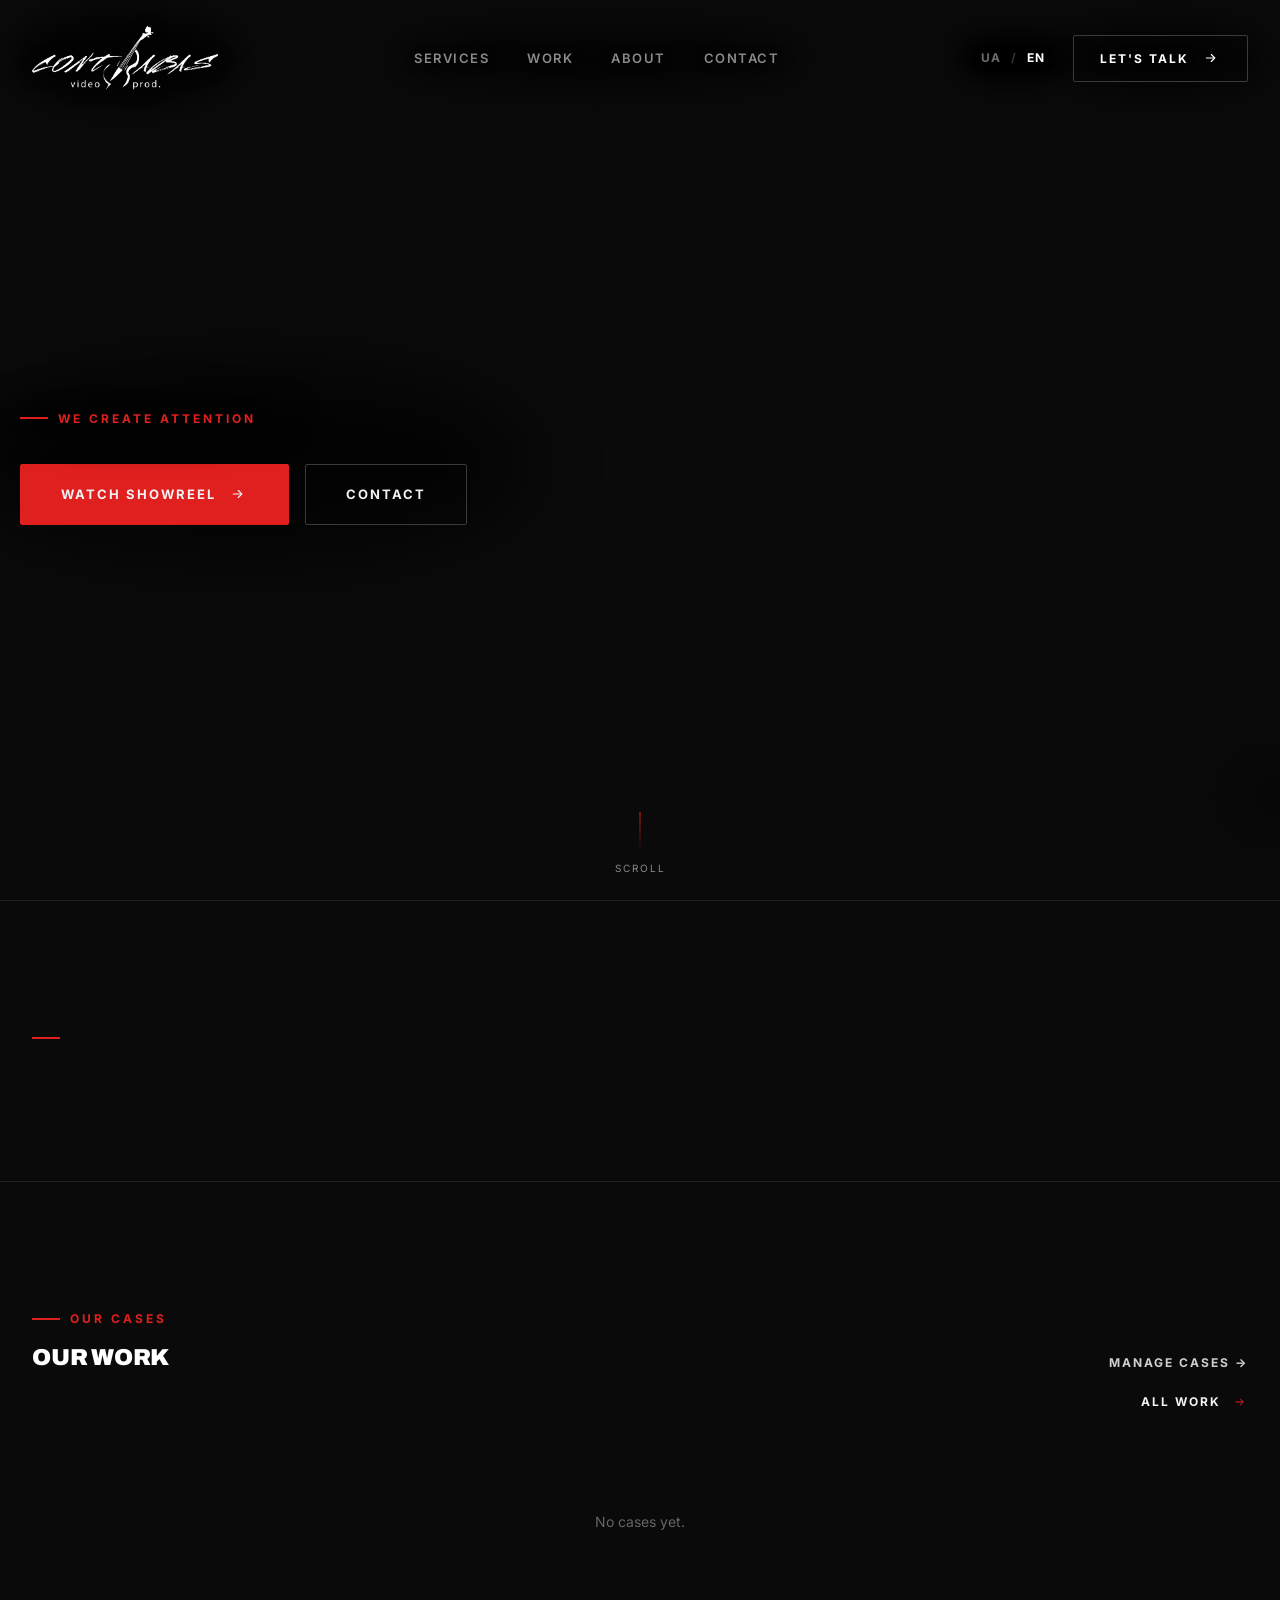
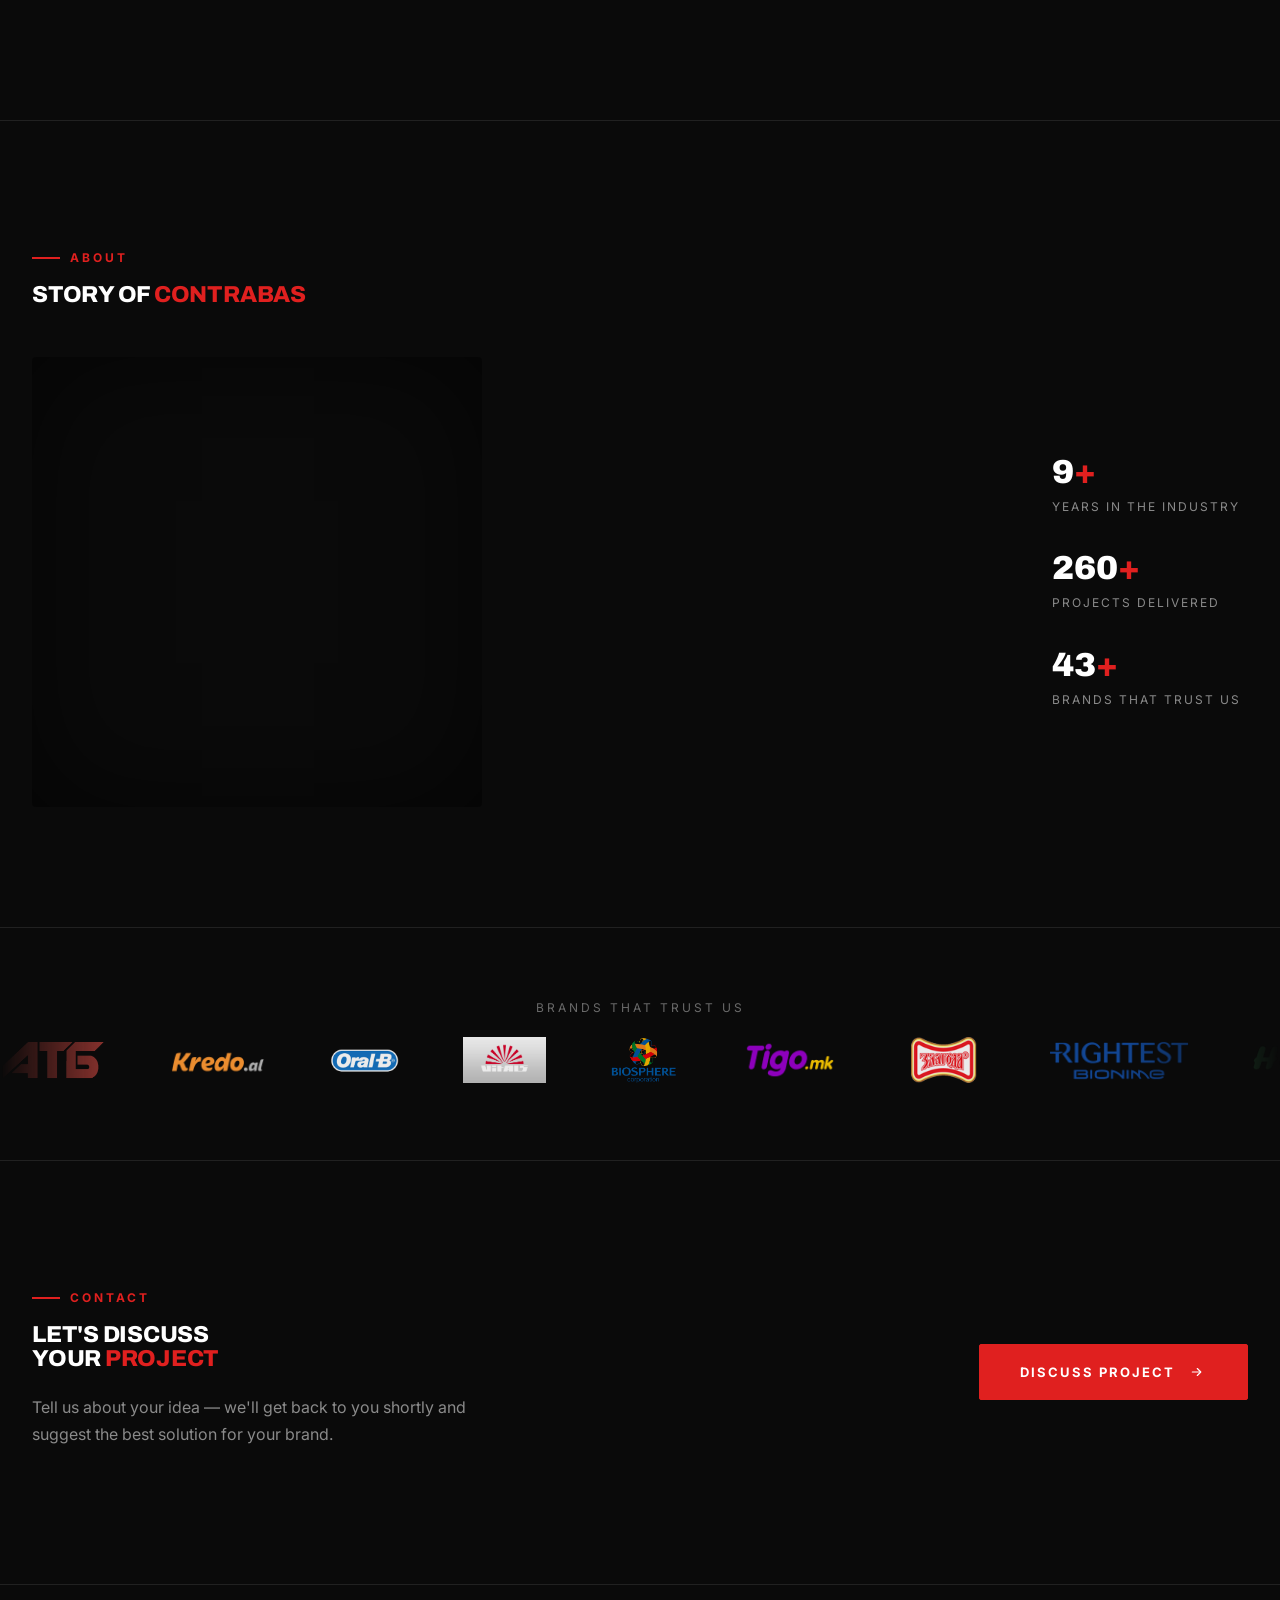
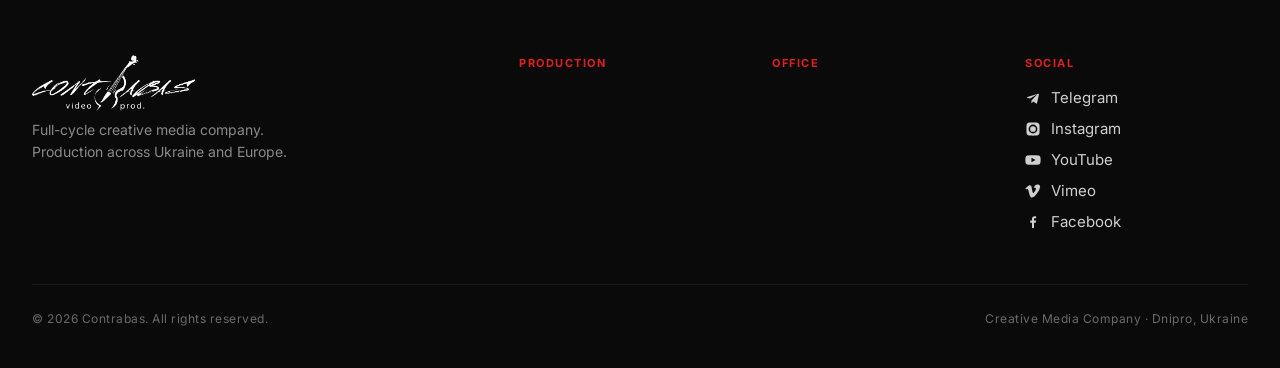
==== commit 79e7c137: "Add files via upload" ====
--- a/eng.html
+++ b/eng.html
@@ -32,8 +32,8 @@
     <meta name="twitter:description" content="Commercial video production, social content, YouTube, podcasts and producing." />
     <meta name="twitter:image" content="https://contrabasvideo.com.ua/contrabasvideo2.png" />
 
-    <link rel="shortcut icon" href="include/img/favicon.png" />
-    <link rel="apple-touch-icon" href="include/img/favicon.png" />
+    <link rel="shortcut icon" href="include/img/favicon.png?v=40" />
+    <link rel="apple-touch-icon" href="include/img/favicon.png?v=40" />
 
     <link rel="preconnect" href="https://fonts.googleapis.com" />
     <link rel="preconnect" href="https://fonts.gstatic.com" crossorigin />
@@ -41,8 +41,8 @@
     <link rel="preconnect" href="https://script.googleusercontent.com" />
     <link href="https://fonts.googleapis.com/css2?family=Archivo:wght@600;800;900&family=Inter:wght@400;500;600;700&display=swap" rel="stylesheet" />
 
-    <link href="include/css/contrabas-redesign.css?v=34" rel="stylesheet" />
-    <link href="include/css/contrabas-cases.css?v=34" rel="stylesheet" />
+    <link href="include/css/contrabas-redesign.css?v=40" rel="stylesheet" />
+    <link href="include/css/contrabas-cases.css?v=40" rel="stylesheet" />
 
     <script type="application/ld+json">
     {
@@ -284,31 +284,39 @@
     <div class="cx-lead__overlay" data-lead-close></div>
     <div class="cx-lead__box" role="dialog" aria-modal="true" aria-labelledby="cx-lead-title">
         <button type="button" class="cx-lead__x" data-lead-close aria-label="Close">&times;</button>
-        <span class="cx-eyebrow">Start a project</span>
-        <h3 class="cx-lead__title" id="cx-lead-title">Tell us about your idea</h3>
-        <p class="cx-lead__sub">Leave your contacts and a short brief — we'll get back to you shortly.</p>
-        <form class="cx-form" id="cx-lead-form" novalidate>
-            <div class="cx-field">
-                <label for="cx-lead-name">Your name</label>
-                <input type="text" id="cx-lead-name" name="name" placeholder="Name" required />
-            </div>
-            <div class="cx-field">
-                <label for="cx-lead-contact">Email or phone</label>
-                <input type="text" id="cx-lead-contact" name="email" placeholder="hello@brand.com" required />
-            </div>
-            <div class="cx-field">
-                <label for="cx-lead-message">About the project</label>
-                <textarea id="cx-lead-message" name="message" placeholder="Briefly describe your task…"></textarea>
-            </div>
-            <div class="cx-form__actions">
-                <button type="submit" class="cx-btn cx-btn--solid cx-btn--lg">Send <span class="cx-btn__arw">→</span></button>
-                <span class="cx-form__status" id="cx-lead-status"></span>
-            </div>
-        </form>
+        <div id="cx-lead-form-view">
+            <span class="cx-eyebrow">Start a project</span>
+            <h3 class="cx-lead__title" id="cx-lead-title">Tell us about your idea</h3>
+            <p class="cx-lead__sub">Leave your contacts and a short brief — we'll get back to you shortly.</p>
+            <form class="cx-form" id="cx-lead-form" novalidate>
+                <div class="cx-field">
+                    <label for="cx-lead-name">Your name</label>
+                    <input type="text" id="cx-lead-name" name="name" placeholder="Name" required />
+                </div>
+                <div class="cx-field">
+                    <label for="cx-lead-contact">Email or phone</label>
+                    <input type="text" id="cx-lead-contact" name="email" placeholder="hello@brand.com" required />
+                </div>
+                <div class="cx-field">
+                    <label for="cx-lead-message">About the project</label>
+                    <textarea id="cx-lead-message" name="message" placeholder="Briefly describe your task…"></textarea>
+                </div>
+                <div class="cx-form__actions">
+                    <button type="submit" class="cx-btn cx-btn--solid cx-btn--lg">Send <span class="cx-btn__arw">→</span></button>
+                    <span class="cx-form__status" id="cx-lead-status"></span>
+                </div>
+            </form>
+        </div>
+        <div id="cx-lead-thanks-view" class="cx-lead__thanks" hidden>
+            <div class="cx-lead__thanksIco">✓</div>
+            <h3 class="cx-lead__title">Thank you!</h3>
+            <p class="cx-lead__sub">We've received your message and will get back to you shortly.</p>
+            <button type="button" class="cx-btn cx-btn--lg" data-lead-close>Close</button>
+        </div>
     </div>
 </div>
 
-<script src="include/js/contrabas-redesign.js?v=34"></script>
-<script src="include/js/contrabas-cases.js?v=34"></script>
+<script src="include/js/contrabas-redesign.js?v=40"></script>
+<script src="include/js/contrabas-cases.js?v=40"></script>
 </body>
 </html>
--- a/include/css/contrabas-redesign.css
+++ b/include/css/contrabas-redesign.css
@@ -239,11 +239,15 @@
 /* ============================================================
    HERO — вміщується у висоту екрана
    ============================================================ */
-.cx-hero { position: relative; height: 100vh; min-height: 600px; display: flex; align-items: center; overflow: hidden; padding: 110px 0 84px; }
-/* svh (не dvh!) — фіксована «мала» висота вʼюпорта. dvh перераховується в реальному
-   часі при згортанні адресного рядка на телефоні під час скролу, через що фон hero
-   (object-fit:cover) візуально «зростає»/масштабується. svh лишається сталим. */
-@supports (height: 100svh) { .cx-hero { height: 100svh; } }
+/* Висота hero НЕ прив'язана до vh/svh/dvh — ці одиниці по-різному (і не завжди
+   стабільно) підтримуються вбудованими браузерами (напр. Telegram in-app),
+   де власна «шторка» додатка теж згортається/розгортається при скролі й
+   перераховує vh в реальному часі — через що фон hero візуально «стрибав»/
+   масштабувався (в звичайному Safari/Chrome цього не було). Замість цього JS
+   один раз на завантаженні фіксує реальну висоту екрана в --cx-vh (px), і
+   більше НЕ перераховує її під час скролу — висота лишається сталою завжди,
+   незалежно від браузера. 100vh — лише фолбек, поки JS ще не встиг спрацювати. */
+.cx-hero { position: relative; height: 100vh; height: var(--cx-vh, 100vh); min-height: 600px; display: flex; align-items: center; overflow: hidden; padding: 110px 0 84px; }
 .cx-hero__media { position: absolute; inset: 0; z-index: 0; }
 .cx-hero__media video, .cx-hero__media img {
   position: absolute; inset: 0; width: 100%; height: 100%; object-fit: cover;
@@ -524,7 +528,15 @@
 .cx-lead { position: fixed; inset: 0; z-index: 950; display: none; }
 .cx-lead.is-open { display: block; }
 .cx-lead__overlay { position: absolute; inset: 0; background: rgba(0,0,0,.82); backdrop-filter: blur(6px); animation: cxFade .25s ease; }
-.cx-lead__box { position: relative; max-width: 860px; width: calc(100% - 48px); margin: 7vh auto 40px; max-height: 86vh; overflow-y: auto;
+/* max-height/margin — від --cx-vh (JS, зафіксовані px), а НЕ від vh: у Safari на
+   iPhone (і в деяких in-app браузерах) vh рахується від «великої» висоти екрана
+   (нібито панель адреси схована), яка більша за реально видиму, коли панель ще
+   показана. Через це max-height:86vh робив вікно ВИЩИМ за екран, а кнопка
+   «Надіслати» опинялася нижче видимої області без жодного способу до неї
+   докрутити (сам .cx-lead зовні не скролиться — position:fixed). */
+.cx-lead__box { position: relative; max-width: 860px; width: calc(100% - 48px);
+  margin: calc(var(--cx-vh, 100vh) * 0.07) auto 40px;
+  max-height: calc(var(--cx-vh, 100vh) * 0.86); overflow-y: auto;
   background: linear-gradient(180deg, #161616 0%, #101010 100%); border: 1px solid #2a2a2a; border-radius: 12px;
   padding: 52px 56px 48px; box-shadow: 0 50px 120px rgba(0,0,0,.75); animation: cxPop .32s cubic-bezier(.2,.8,.2,1); }
 @keyframes cxFade { from { opacity: 0; } to { opacity: 1; } }
@@ -541,6 +553,18 @@
 .cx-lead__box .cx-field:nth-child(3) { grid-column: 1 / -1; }
 .cx-lead__box .cx-form__actions { grid-column: 1 / -1; }
 .cx-lead__box .cx-field textarea { min-height: 96px; }
+/* Екран «Дякуємо» після успішної відправки — не закривається сам, користувач
+   закриває вручну (хрестик/фон/Escape/кнопка «Закрити»). */
+.cx-lead__thanks { text-align: center; padding: 20px 0 4px; animation: cxPop .32s cubic-bezier(.2,.8,.2,1); }
+.cx-lead__thanks .cx-lead__title { margin-bottom: 10px; }
+.cx-lead__thanks .cx-lead__sub { margin: 0 auto 30px; }
+.cx-lead__thanks .cx-btn { margin: 0 auto; }
+.cx-lead__thanksIco {
+  width: 64px; height: 64px; margin: 0 auto 22px; border-radius: 50%;
+  background: rgba(224,32,31,.12); border: 1px solid var(--red);
+  color: var(--red); font-size: 30px; font-weight: 900;
+  display: flex; align-items: center; justify-content: center;
+}
 /* стильний скрол у модалці */
 .cx-lead__box { scrollbar-width: thin; scrollbar-color: #3a3a3a transparent; }
 .cx-lead__box::-webkit-scrollbar { width: 10px; }
@@ -610,7 +634,7 @@
   .cx-footer__cols { grid-template-columns: 1fr 1fr; gap: 26px 20px; }
   .cx-hero__title { font-size: clamp(30px, 8vw, 44px); letter-spacing: -0.01em; margin-bottom: 20px; }
   .cx-hero__lead { font-size: 15px; }
-  .cx-lead__box { padding: 38px 26px 32px; margin: 5vh auto 30px; }
+  .cx-lead__box { padding: 38px 26px 32px; margin: calc(var(--cx-vh, 100vh) * 0.05) auto 30px; }
 }
 @media (max-width: 480px) {
   .cx-grid { grid-template-columns: 1fr; }
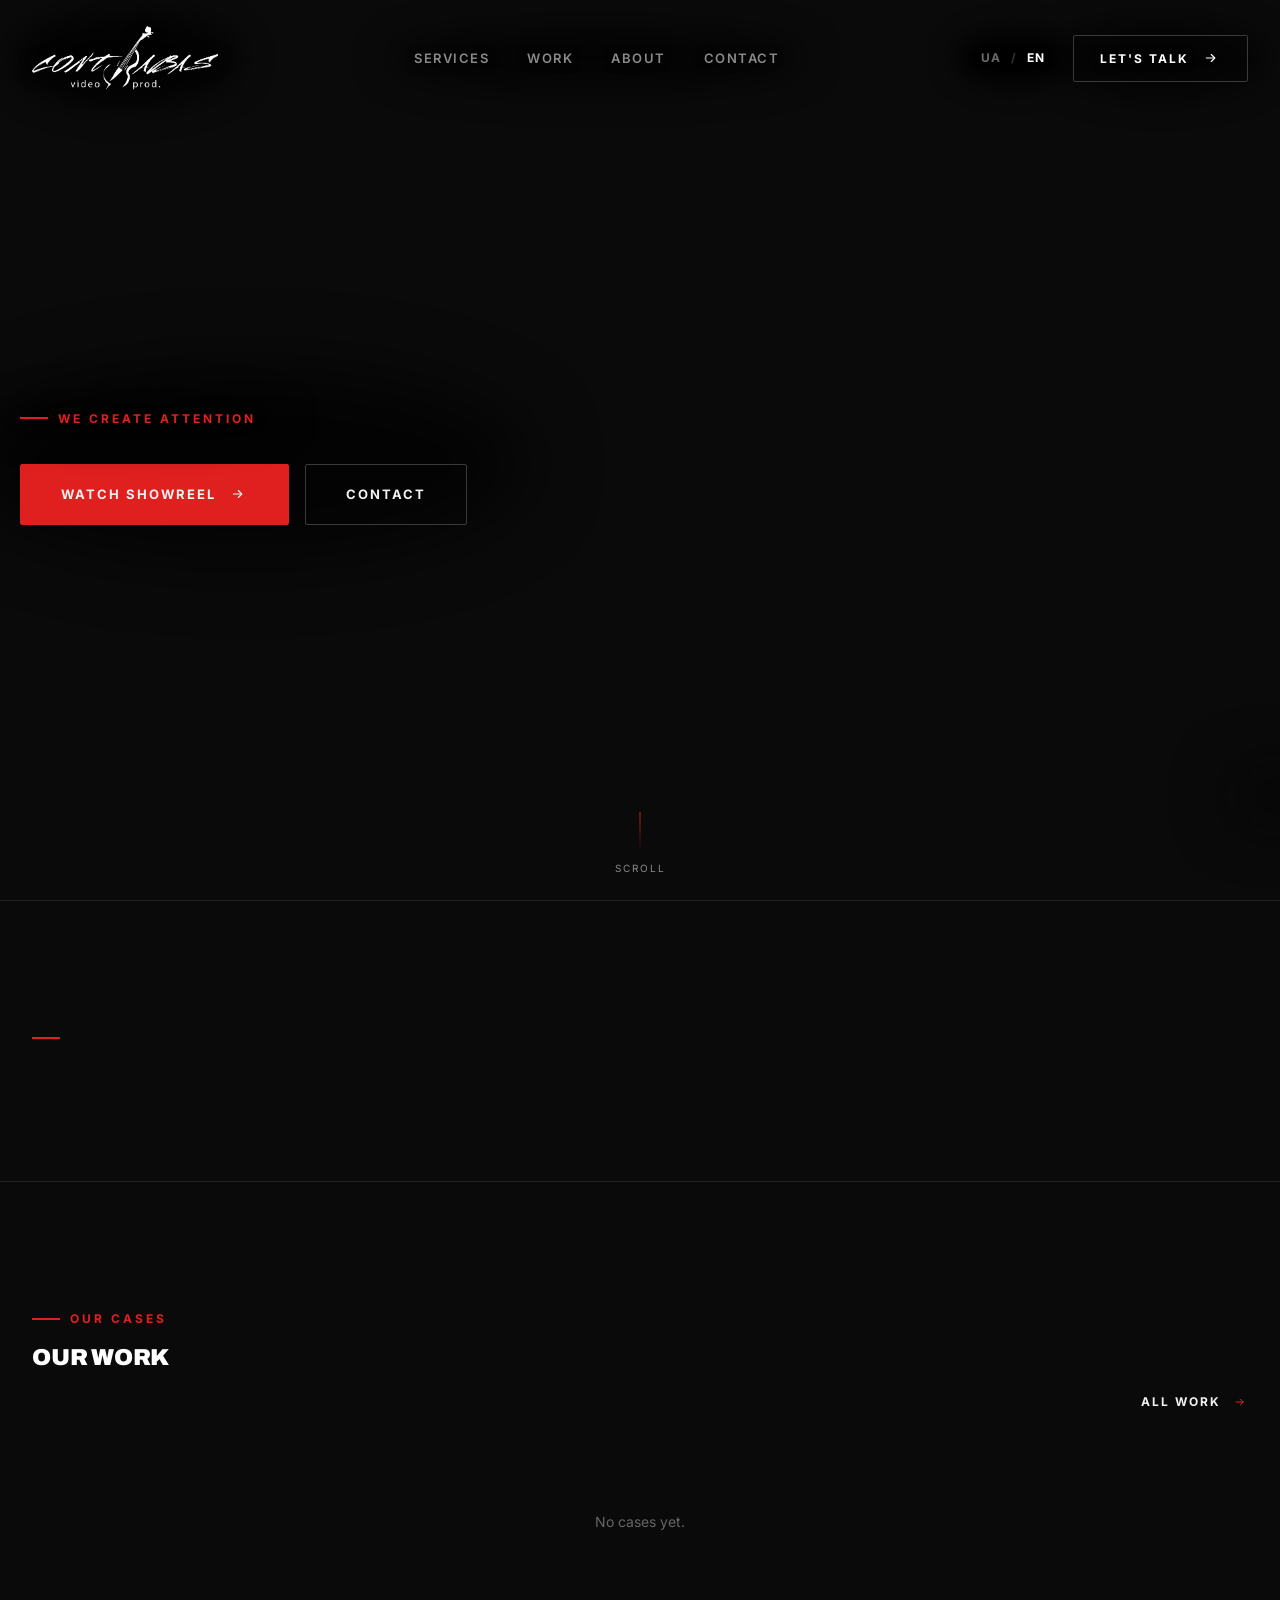
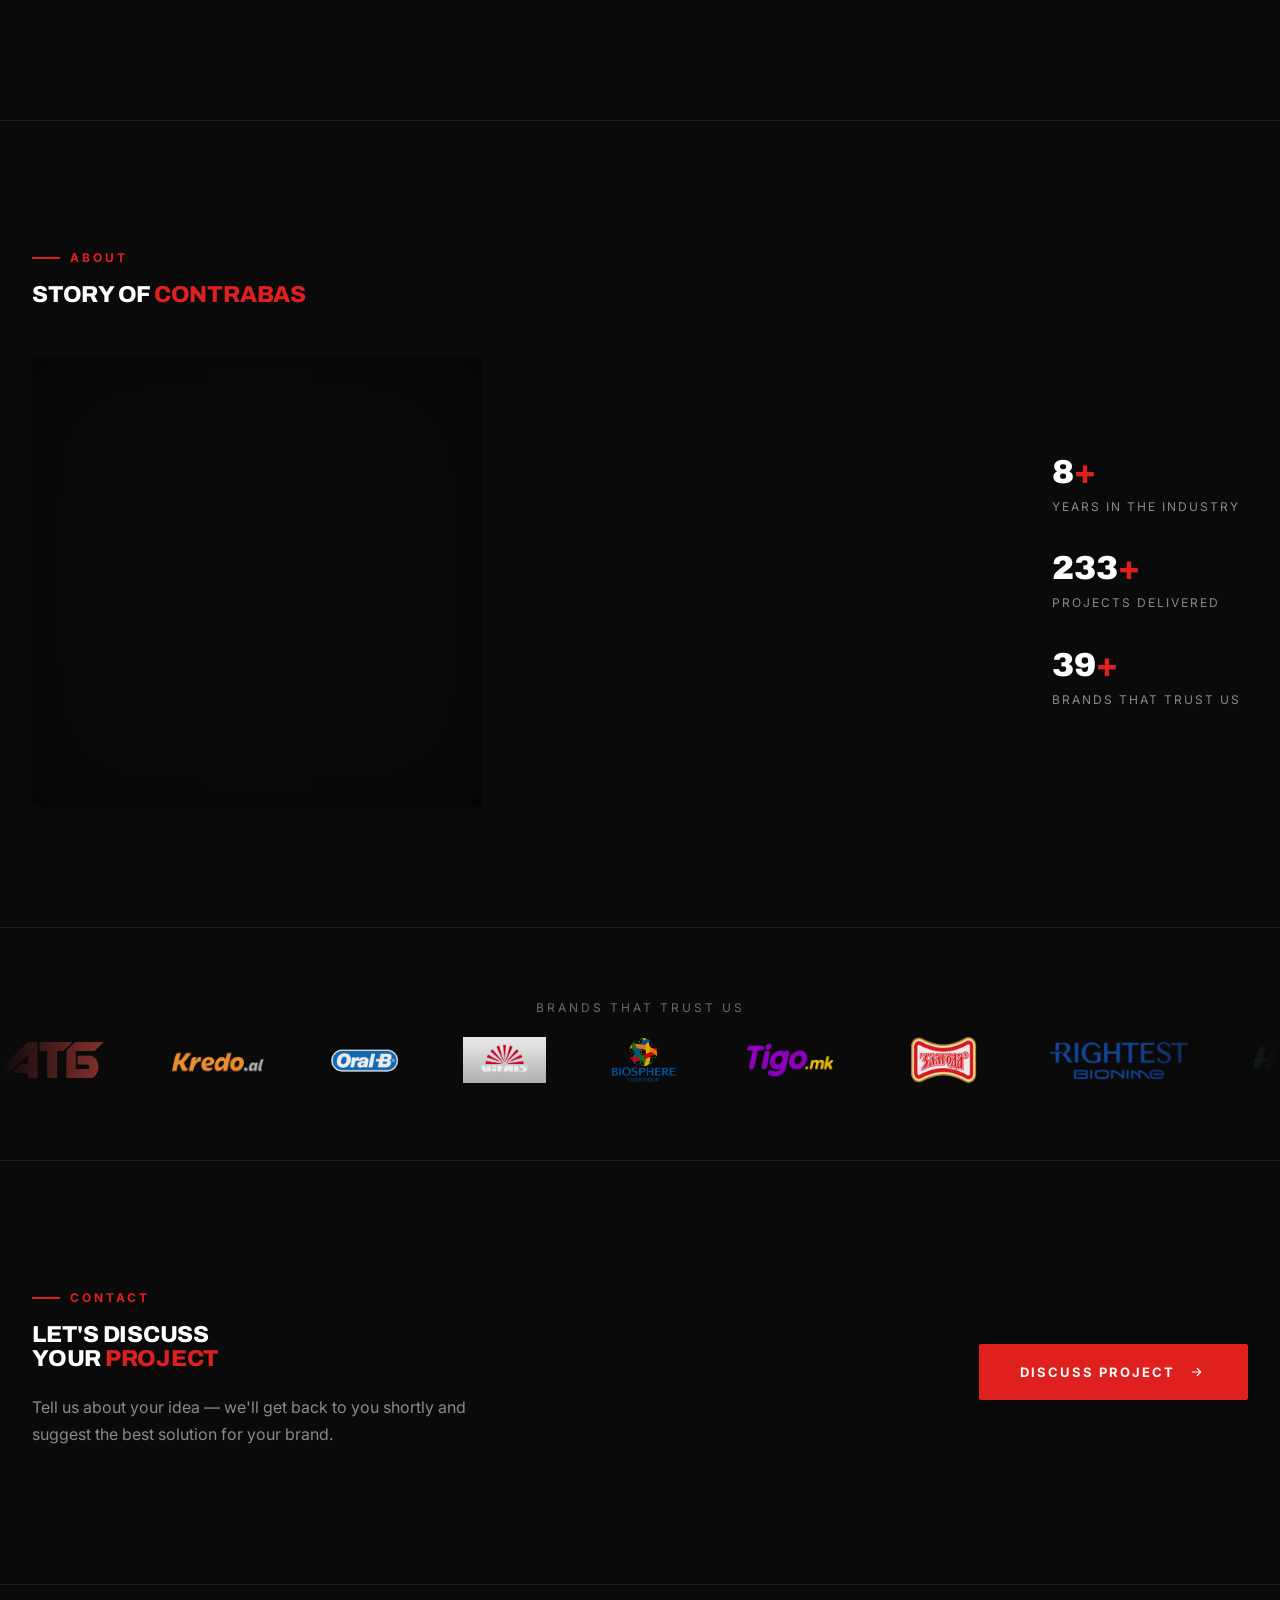
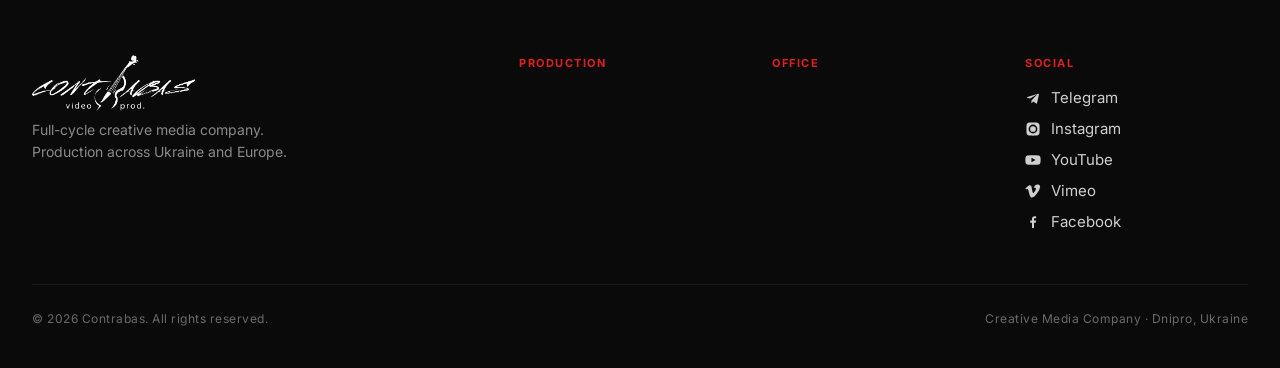
==== commit 37312243: "Add files via upload" ====
--- a/eng.html
+++ b/eng.html
@@ -5,8 +5,8 @@
     <meta name="viewport" content="width=device-width, initial-scale=1.0" />
     <meta name="theme-color" content="#0a0a0a" />
 
-    <title>Contrabas — Creative Media Company · Video production, content, podcasts</title>
-    <meta name="description" content="Contrabas is a full-cycle creative media company: commercial video production, vertical content for social media, YouTube, podcasts, creative concepts and producing. We create video that grabs attention." />
+    <title>Video Production in Dnipro, Ukraine — Contrabas · Creative Media Company</title>
+    <meta name="description" content="Contrabas is a video production company in Dnipro, Ukraine: commercials, brand films, corporate video, vertical content for Reels/TikTok, YouTube and podcasts. We create video that grabs attention and drives results." />
     <meta name="keywords" content="video production, commercial, brand film, corporate video, Reels, TikTok, YouTube, podcasts, producing, Contrabas, Dnipro" />
     <meta name="author" content="Contrabas" />
     <link rel="canonical" href="https://contrabasvideo.com.ua/eng.html" />
@@ -19,8 +19,8 @@
     <!-- Open Graph -->
     <meta property="og:type" content="website" />
     <meta property="og:site_name" content="Contrabas" />
-    <meta property="og:title" content="Contrabas — Creative Media Company" />
-    <meta property="og:description" content="We create video and content that grabs attention, strengthens brands and drives results." />
+    <meta property="og:title" content="Video Production in Dnipro, Ukraine — Contrabas" />
+    <meta property="og:description" content="Commercial video production, brand films and social content in Dnipro, Ukraine — we create video that grabs attention, strengthens brands and drives results." />
     <meta property="og:url" content="https://contrabasvideo.com.ua/eng.html" />
     <meta property="og:image" content="https://contrabasvideo.com.ua/contrabasvideo2.png" />
     <meta property="og:locale" content="en_US" />
@@ -28,8 +28,8 @@
 
     <!-- Twitter -->
     <meta name="twitter:card" content="summary_large_image" />
-    <meta name="twitter:title" content="Contrabas — Creative Media Company" />
-    <meta name="twitter:description" content="Commercial video production, social content, YouTube, podcasts and producing." />
+    <meta name="twitter:title" content="Video Production in Dnipro, Ukraine — Contrabas" />
+    <meta name="twitter:description" content="Commercial video production, social content, YouTube, podcasts and producing. Dnipro, Ukraine." />
     <meta name="twitter:image" content="https://contrabasvideo.com.ua/contrabasvideo2.png" />
 
     <link rel="shortcut icon" href="include/img/favicon.png?v=40" />
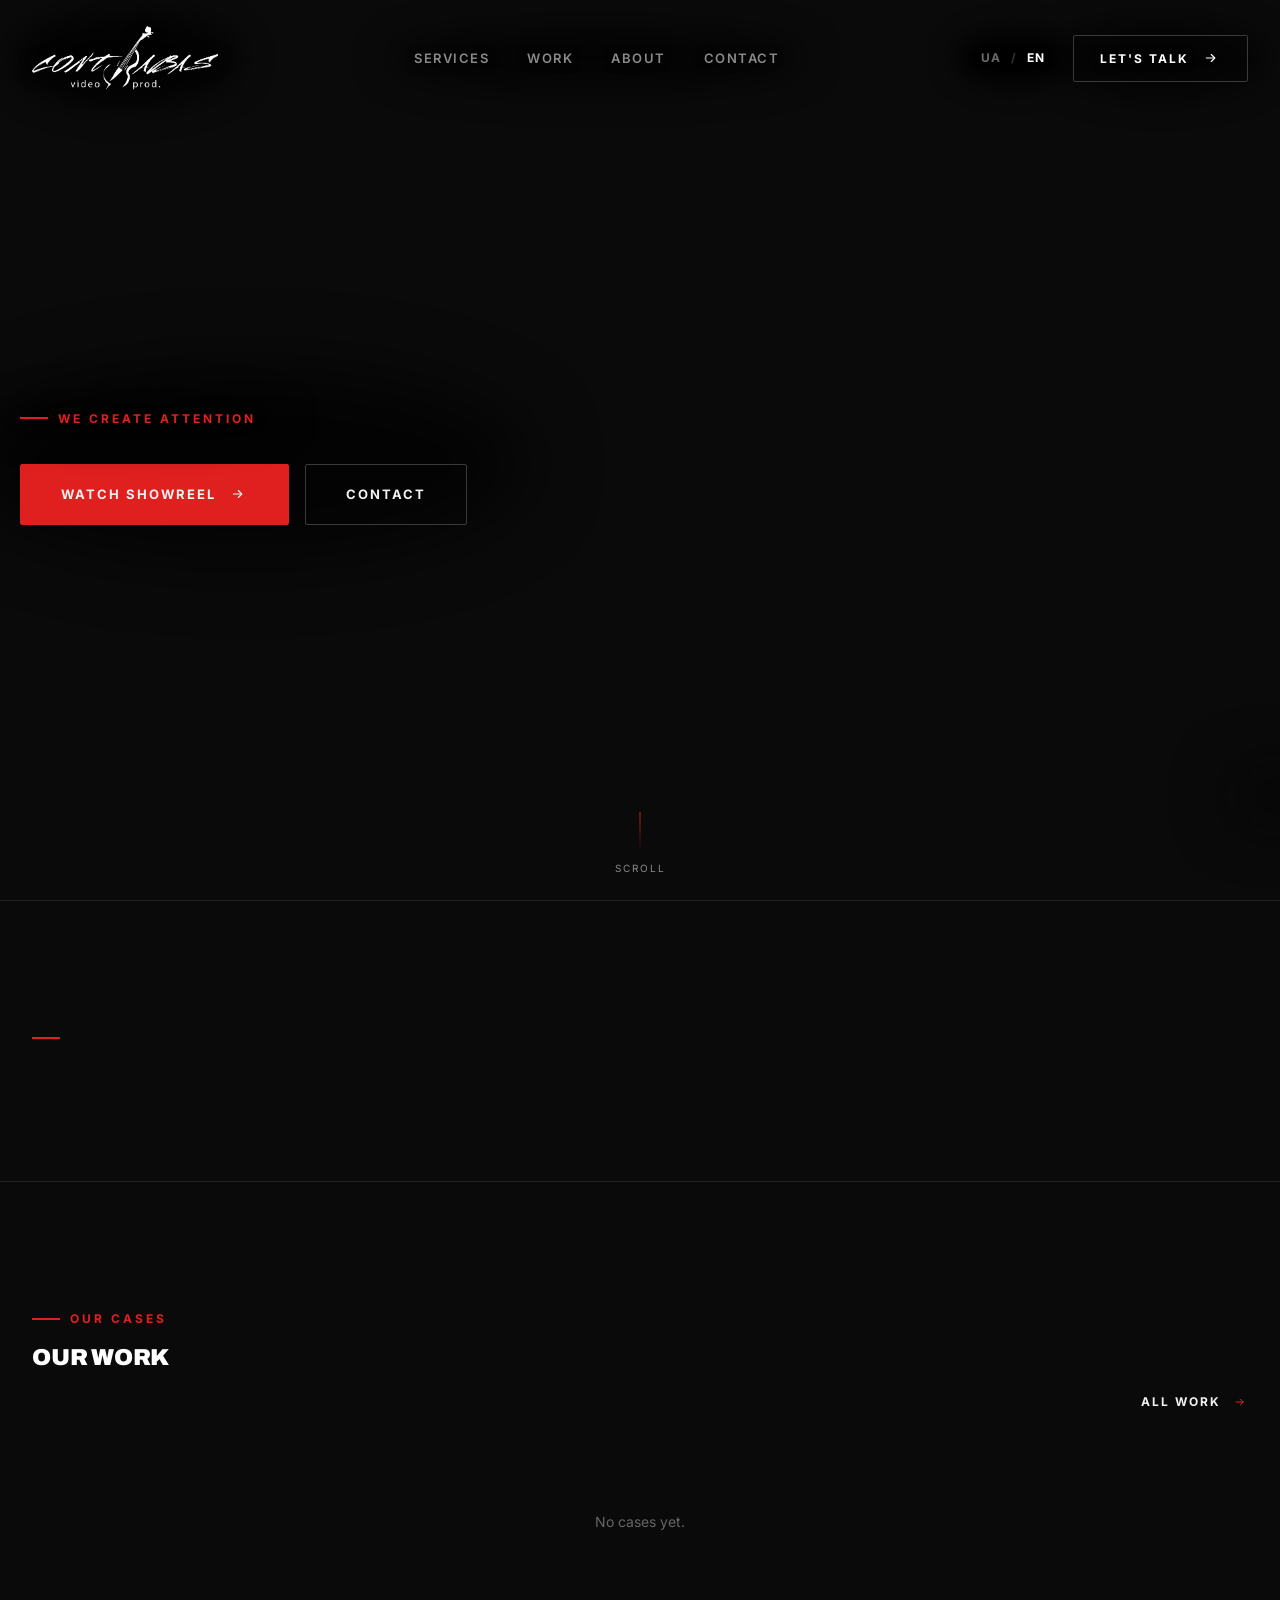
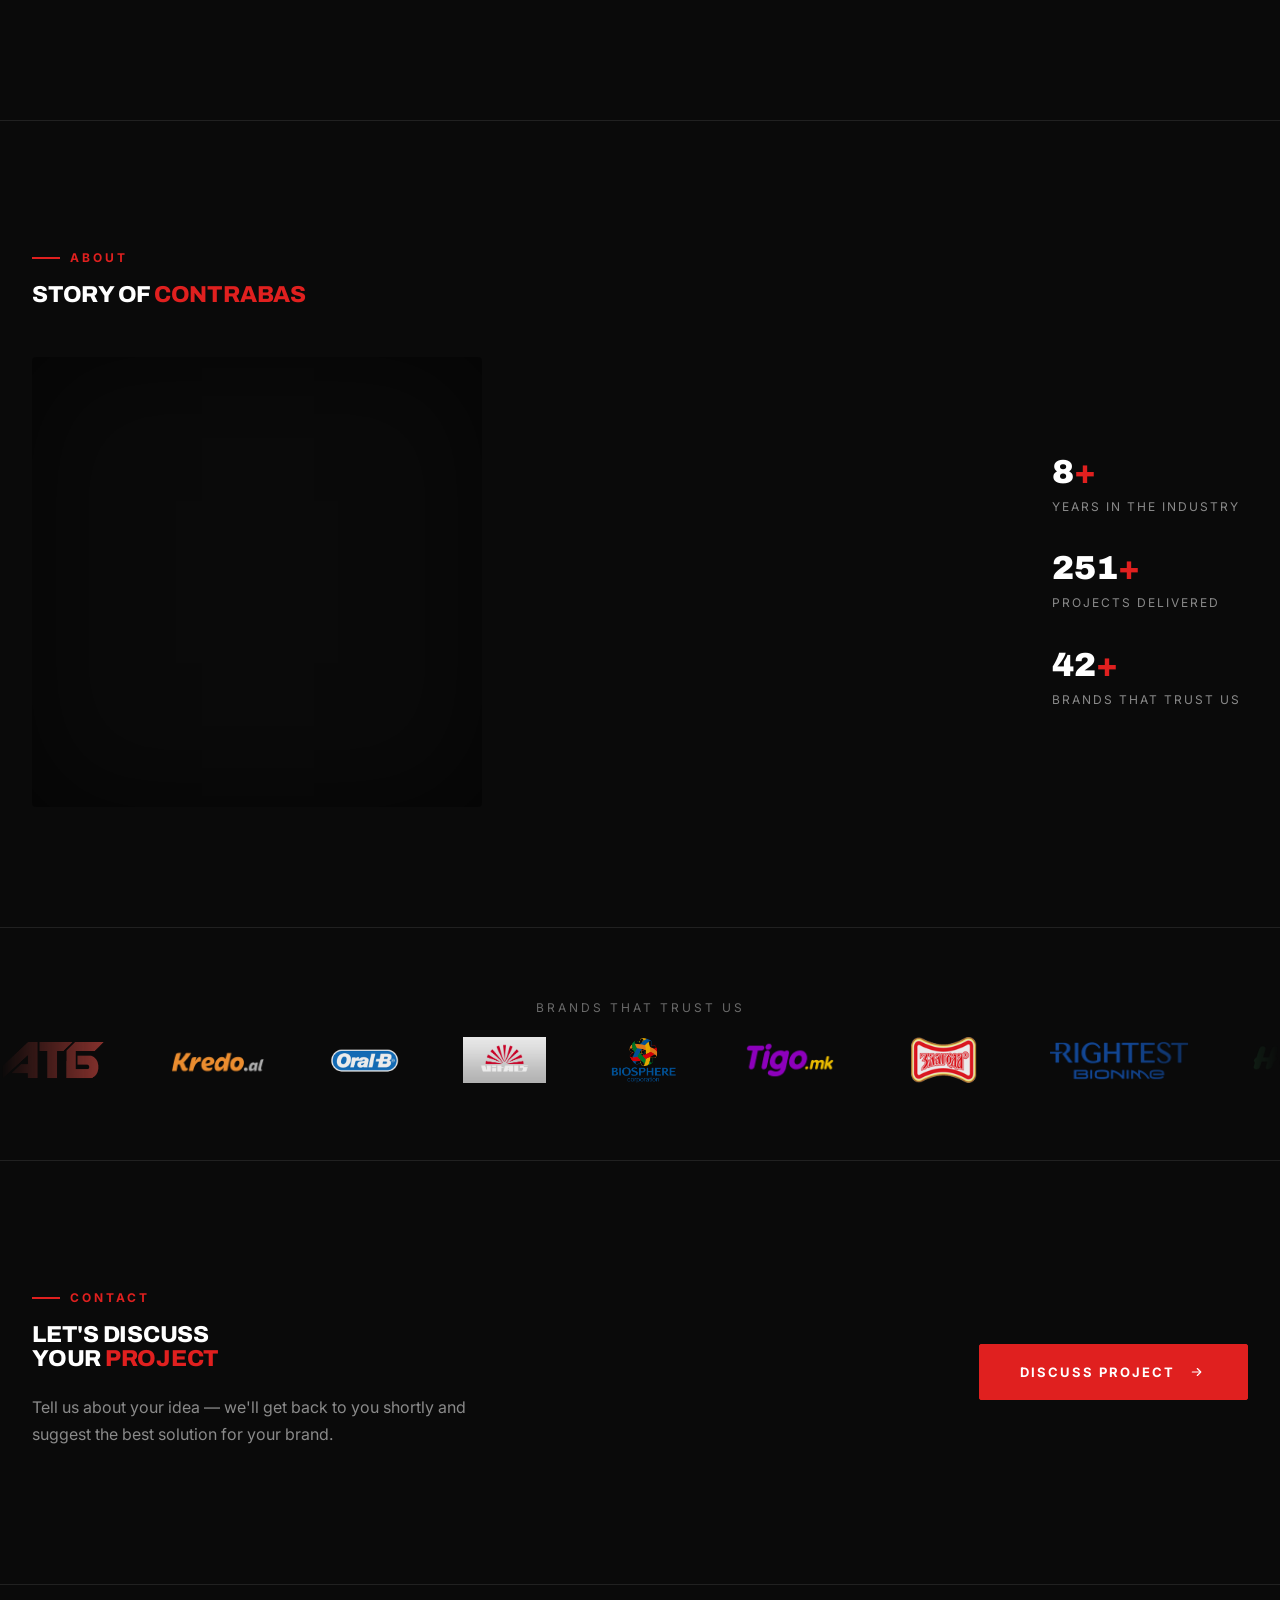
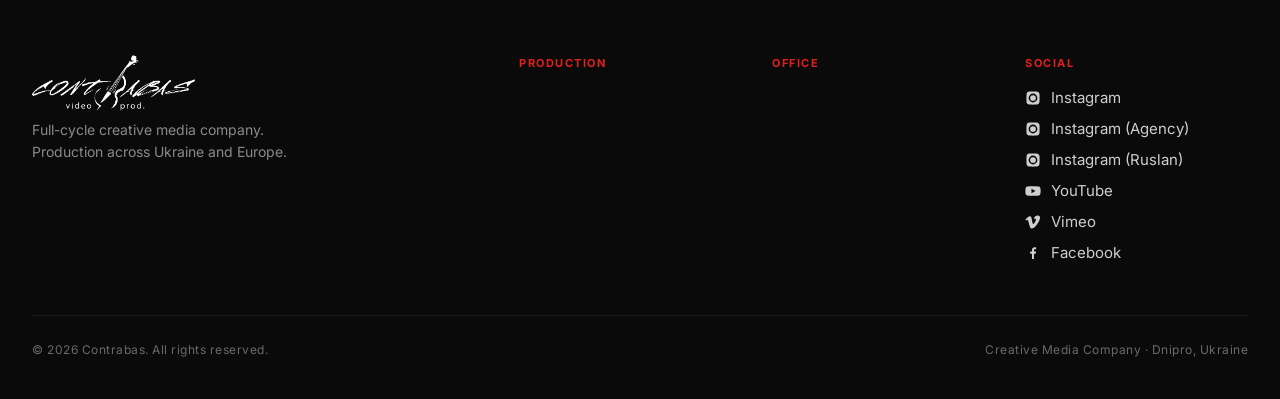
==== commit 9fd825dc: "Add files via upload" ====
--- a/eng.html
+++ b/eng.html
@@ -260,8 +260,9 @@
                 </div>
                 <div class="cx-footer__col">
                     <b>Social</b>
-                    <a id="cx-footer-s-telegram" class="cx-footer__social" href="#" target="_blank" rel="noopener"><svg viewBox="0 0 24 24"><path d="M9.8 15.6l-.4 4.1c.5 0 .8-.2 1.1-.5l2-1.9 4.1 3c.8.4 1.3.2 1.5-.7l2.7-12.6c.2-1-.4-1.4-1-1.2L3.6 10.4c-1 .4-1 .9-.2 1.2l4.3 1.3 9.9-6.2c.5-.3.9-.1.5.2z"/></svg>Telegram</a>
                     <a id="cx-footer-s-instagram" class="cx-footer__social" href="#" target="_blank" rel="noopener"><svg viewBox="0 0 24 24"><path d="M12 2.2c3.2 0 3.6 0 4.9.1 1.2.1 1.8.3 2.2.4.6.2 1 .5 1.4.9.4.4.7.8.9 1.4.2.4.4 1 .4 2.2.1 1.3.1 1.7.1 4.9s0 3.6-.1 4.9c-.1 1.2-.3 1.8-.4 2.2-.2.6-.5 1-.9 1.4-.4.4-.8.7-1.4.9-.4.2-1 .4-2.2.4-1.3.1-1.7.1-4.9.1s-3.6 0-4.9-.1c-1.2-.1-1.8-.3-2.2-.4-.6-.2-1-.5-1.4-.9-.4-.4-.7-.8-.9-1.4-.2-.4-.4-1-.4-2.2C2.2 15.6 2.2 15.2 2.2 12s0-3.6.1-4.9c.1-1.2.3-1.8.4-2.2.2-.6.5-1 .9-1.4.4-.4.8-.7 1.4-.9.4-.2 1-.4 2.2-.4C8.4 2.2 8.8 2.2 12 2.2zm0 3.2A6.6 6.6 0 1012 18.6 6.6 6.6 0 0012 5.4zm0 10.9a4.3 4.3 0 110-8.6 4.3 4.3 0 010 8.6zm6.8-11.2a1.5 1.5 0 11-3 0 1.5 1.5 0 013 0z"/></svg>Instagram</a>
+                    <a id="cx-footer-s-instagram-agency" class="cx-footer__social" href="#" target="_blank" rel="noopener"><svg viewBox="0 0 24 24"><path d="M12 2.2c3.2 0 3.6 0 4.9.1 1.2.1 1.8.3 2.2.4.6.2 1 .5 1.4.9.4.4.7.8.9 1.4.2.4.4 1 .4 2.2.1 1.3.1 1.7.1 4.9s0 3.6-.1 4.9c-.1 1.2-.3 1.8-.4 2.2-.2.6-.5 1-.9 1.4-.4.4-.8.7-1.4.9-.4.2-1 .4-2.2.4-1.3.1-1.7.1-4.9.1s-3.6 0-4.9-.1c-1.2-.1-1.8-.3-2.2-.4-.6-.2-1-.5-1.4-.9-.4-.4-.7-.8-.9-1.4-.2-.4-.4-1-.4-2.2C2.2 15.6 2.2 15.2 2.2 12s0-3.6.1-4.9c.1-1.2.3-1.8.4-2.2.2-.6.5-1 .9-1.4.4-.4.8-.7 1.4-.9.4-.2 1-.4 2.2-.4C8.4 2.2 8.8 2.2 12 2.2zm0 3.2A6.6 6.6 0 1012 18.6 6.6 6.6 0 0012 5.4zm0 10.9a4.3 4.3 0 110-8.6 4.3 4.3 0 010 8.6zm6.8-11.2a1.5 1.5 0 11-3 0 1.5 1.5 0 013 0z"/></svg>Instagram (Agency)</a>
+                    <a id="cx-footer-s-instagram-person" class="cx-footer__social" href="#" target="_blank" rel="noopener"><svg viewBox="0 0 24 24"><path d="M12 2.2c3.2 0 3.6 0 4.9.1 1.2.1 1.8.3 2.2.4.6.2 1 .5 1.4.9.4.4.7.8.9 1.4.2.4.4 1 .4 2.2.1 1.3.1 1.7.1 4.9s0 3.6-.1 4.9c-.1 1.2-.3 1.8-.4 2.2-.2.6-.5 1-.9 1.4-.4.4-.8.7-1.4.9-.4.2-1 .4-2.2.4-1.3.1-1.7.1-4.9.1s-3.6 0-4.9-.1c-1.2-.1-1.8-.3-2.2-.4-.6-.2-1-.5-1.4-.9-.4-.4-.7-.8-.9-1.4-.2-.4-.4-1-.4-2.2C2.2 15.6 2.2 15.2 2.2 12s0-3.6.1-4.9c.1-1.2.3-1.8.4-2.2.2-.6.5-1 .9-1.4.4-.4.8-.7 1.4-.9.4-.2 1-.4 2.2-.4C8.4 2.2 8.8 2.2 12 2.2zm0 3.2A6.6 6.6 0 1012 18.6 6.6 6.6 0 0012 5.4zm0 10.9a4.3 4.3 0 110-8.6 4.3 4.3 0 010 8.6zm6.8-11.2a1.5 1.5 0 11-3 0 1.5 1.5 0 013 0z"/></svg>Instagram (Ruslan)</a>
                     <a id="cx-footer-s-youtube" class="cx-footer__social" href="#" target="_blank" rel="noopener"><svg viewBox="0 0 24 24"><path d="M23 7.5a3 3 0 00-2.1-2.1C19 4.9 12 4.9 12 4.9s-7 0-8.9.5A3 3 0 001 7.5 31 31 0 00.5 12 31 31 0 001 16.5a3 3 0 002.1 2.1c1.9.5 8.9.5 8.9.5s7 0 8.9-.5a3 3 0 002.1-2.1A31 31 0 0023.5 12 31 31 0 0023 7.5zM9.7 15.5v-7l6.1 3.5-6.1 3.5z"/></svg>YouTube</a>
                     <a id="cx-footer-s-vimeo" class="cx-footer__social" href="#" target="_blank" rel="noopener"><svg viewBox="0 0 24 24"><path d="M22 7.4c-.1 2.1-1.6 5-4.4 8.7-2.9 3.8-5.4 5.8-7.4 5.8-1.3 0-2.3-1.1-3.2-3.4L5.3 12c-.6-2.3-1.3-3.4-2-3.4-.2 0-.7.3-1.7 1L.5 8.3c1.1-1 2.2-2 3.3-3C5.3 4.1 6.4 3.5 7 3.4c1.6-.2 2.6.9 3 3.3.4 2.6.7 4.2.9 4.8.5 2.3 1 3.4 1.7 3.4.5 0 1.2-.8 2.2-2.4 1-1.6 1.5-2.8 1.6-3.6.1-1.2-.4-1.8-1.6-1.8-.5 0-1.1.1-1.7.4 1.1-3.6 3.2-5.3 6.3-5.2 2.3.1 3.4 1.6 3.3 4.5z"/></svg>Vimeo</a>
                     <a id="cx-footer-s-facebook" class="cx-footer__social" href="#" target="_blank" rel="noopener"><svg viewBox="0 0 24 24"><path d="M13.5 21v-8h2.7l.4-3.1h-3.1V7.9c0-.9.3-1.5 1.6-1.5h1.6V3.6c-.3 0-1.2-.1-2.3-.1-2.3 0-3.9 1.4-3.9 4v2.3H7.8V13h2.7v8h3z"/></svg>Facebook</a>
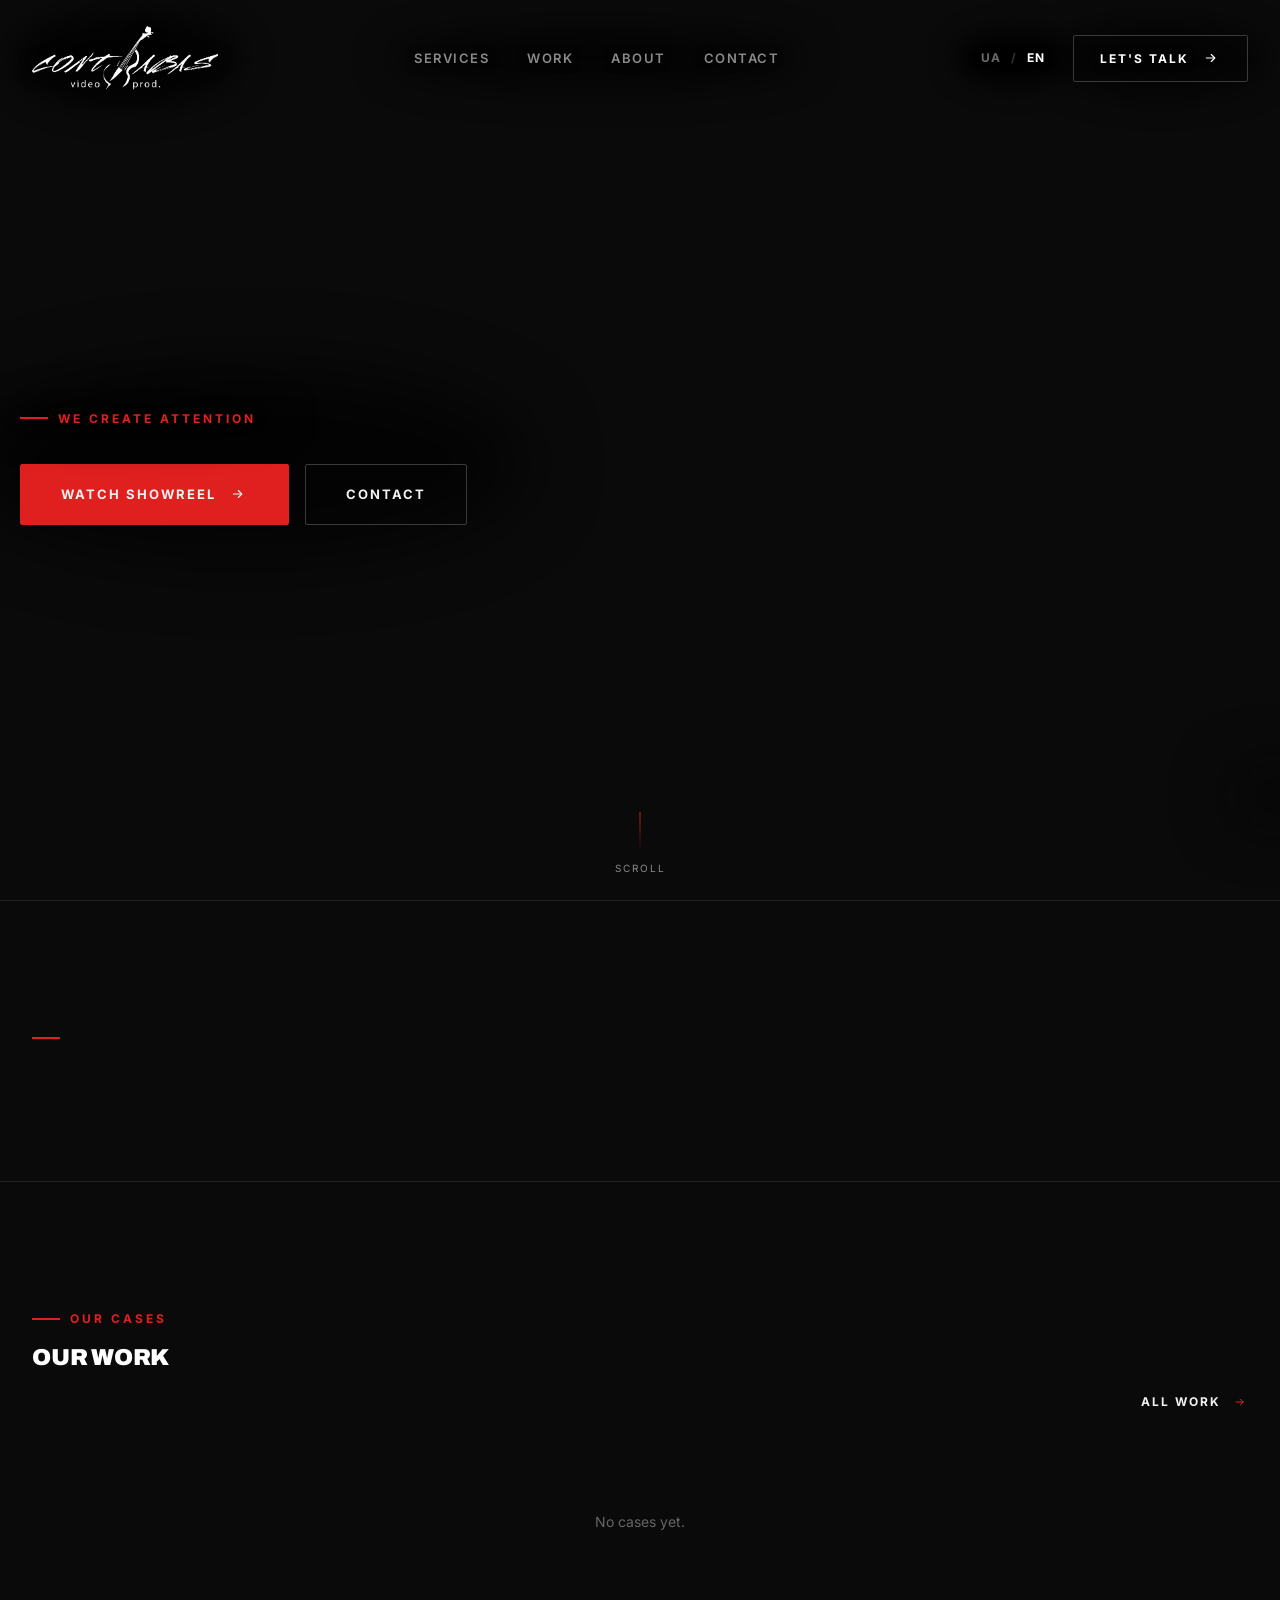
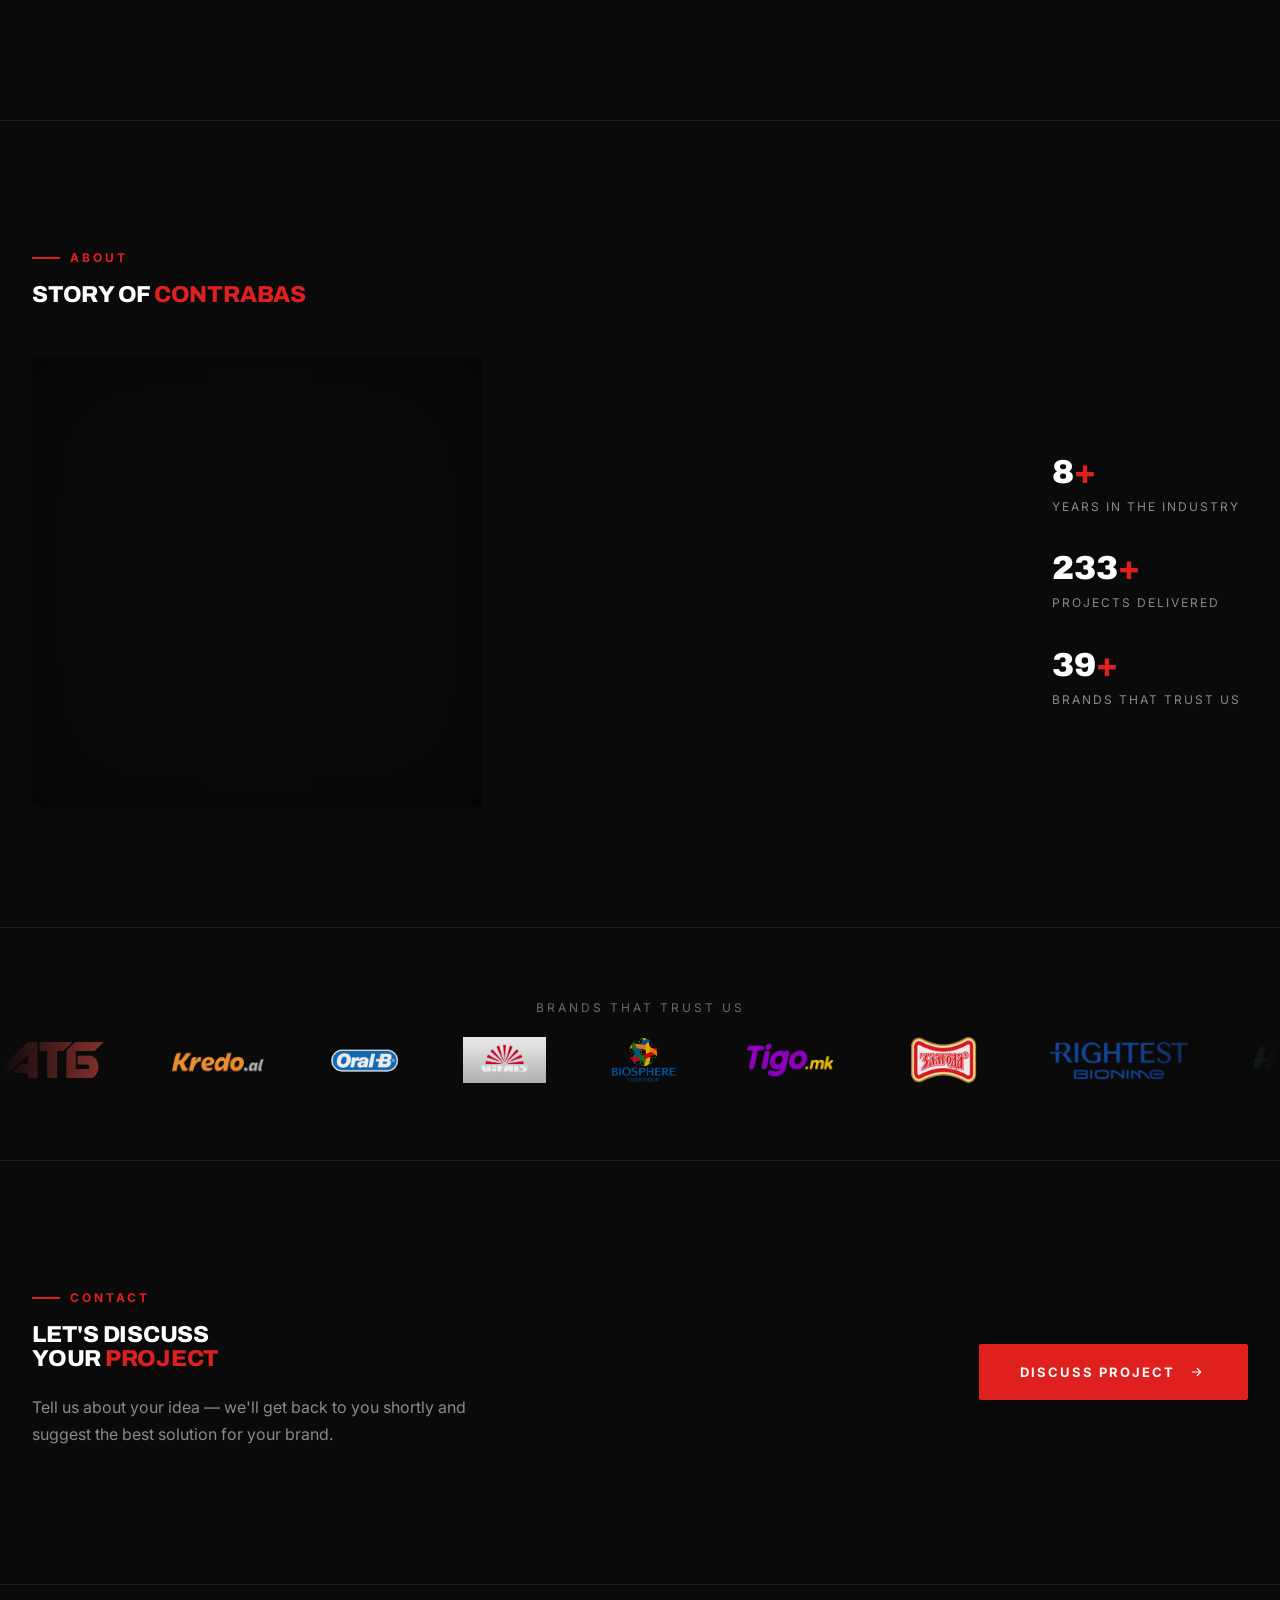
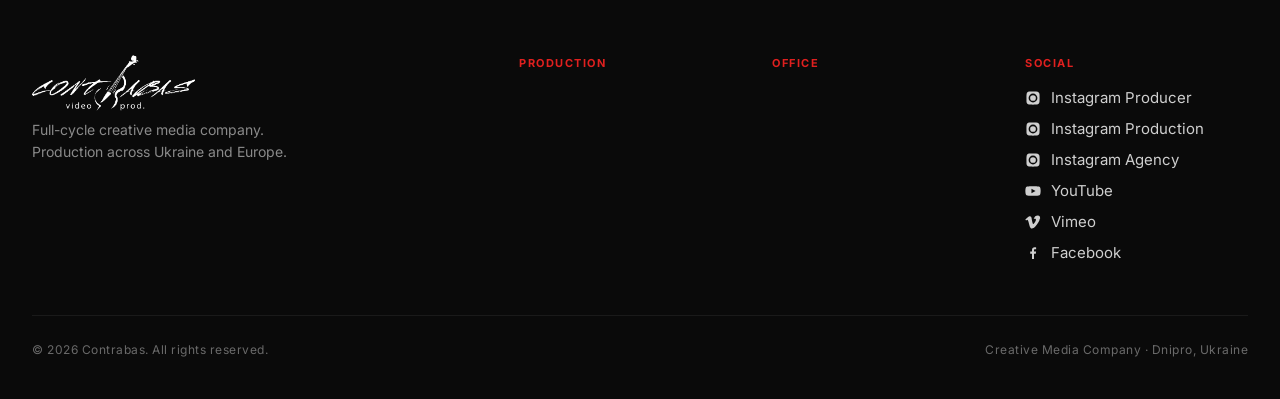
==== commit 2ef8c713: "Add files via upload" ====
--- a/eng.html
+++ b/eng.html
@@ -251,6 +251,10 @@
                 <div class="cx-footer__col">
                     <b>Production</b>
                     <a href="tel:" id="cx-footer-phone"></a>
+                    <div class="cx-footer__social-row">
+                        <a id="cx-footer-manager-telegram" class="cx-footer__social" href="#" target="_blank" rel="noopener" style="display:none"><svg viewBox="0 0 24 24"><path d="M21.9 4.3c.3-1.2-.5-1.7-1.4-1.3L2.9 10.3c-1.1.4-1.1 1.1-.2 1.3l4.6 1.4 1.8 5.5c.2.6.4.8.9.8.4 0 .6-.2.9-.5l2.1-2 4.4 3.2c.8.5 1.4.2 1.6-.7L21.9 4.3zM8.5 13.6l9.6-6c.5-.3.9-.1.6.3l-8.2 7.4-.3 3.2-1.7-4.9z"/></svg>Telegram</a>
+                        <button type="button" class="cx-footer__handle" id="cx-footer-manager-telegram-handle" style="display:none"></button>
+                    </div>
                     <span id="cx-footer-manager"></span>
                     <a href="mailto:" id="cx-footer-email"></a>
                 </div>
@@ -260,9 +264,18 @@
                 </div>
                 <div class="cx-footer__col">
                     <b>Social</b>
-                    <a id="cx-footer-s-instagram" class="cx-footer__social" href="#" target="_blank" rel="noopener"><svg viewBox="0 0 24 24"><path d="M12 2.2c3.2 0 3.6 0 4.9.1 1.2.1 1.8.3 2.2.4.6.2 1 .5 1.4.9.4.4.7.8.9 1.4.2.4.4 1 .4 2.2.1 1.3.1 1.7.1 4.9s0 3.6-.1 4.9c-.1 1.2-.3 1.8-.4 2.2-.2.6-.5 1-.9 1.4-.4.4-.8.7-1.4.9-.4.2-1 .4-2.2.4-1.3.1-1.7.1-4.9.1s-3.6 0-4.9-.1c-1.2-.1-1.8-.3-2.2-.4-.6-.2-1-.5-1.4-.9-.4-.4-.7-.8-.9-1.4-.2-.4-.4-1-.4-2.2C2.2 15.6 2.2 15.2 2.2 12s0-3.6.1-4.9c.1-1.2.3-1.8.4-2.2.2-.6.5-1 .9-1.4.4-.4.8-.7 1.4-.9.4-.2 1-.4 2.2-.4C8.4 2.2 8.8 2.2 12 2.2zm0 3.2A6.6 6.6 0 1012 18.6 6.6 6.6 0 0012 5.4zm0 10.9a4.3 4.3 0 110-8.6 4.3 4.3 0 010 8.6zm6.8-11.2a1.5 1.5 0 11-3 0 1.5 1.5 0 013 0z"/></svg>Instagram</a>
-                    <a id="cx-footer-s-instagram-agency" class="cx-footer__social" href="#" target="_blank" rel="noopener"><svg viewBox="0 0 24 24"><path d="M12 2.2c3.2 0 3.6 0 4.9.1 1.2.1 1.8.3 2.2.4.6.2 1 .5 1.4.9.4.4.7.8.9 1.4.2.4.4 1 .4 2.2.1 1.3.1 1.7.1 4.9s0 3.6-.1 4.9c-.1 1.2-.3 1.8-.4 2.2-.2.6-.5 1-.9 1.4-.4.4-.8.7-1.4.9-.4.2-1 .4-2.2.4-1.3.1-1.7.1-4.9.1s-3.6 0-4.9-.1c-1.2-.1-1.8-.3-2.2-.4-.6-.2-1-.5-1.4-.9-.4-.4-.7-.8-.9-1.4-.2-.4-.4-1-.4-2.2C2.2 15.6 2.2 15.2 2.2 12s0-3.6.1-4.9c.1-1.2.3-1.8.4-2.2.2-.6.5-1 .9-1.4.4-.4.8-.7 1.4-.9.4-.2 1-.4 2.2-.4C8.4 2.2 8.8 2.2 12 2.2zm0 3.2A6.6 6.6 0 1012 18.6 6.6 6.6 0 0012 5.4zm0 10.9a4.3 4.3 0 110-8.6 4.3 4.3 0 010 8.6zm6.8-11.2a1.5 1.5 0 11-3 0 1.5 1.5 0 013 0z"/></svg>Instagram (Agency)</a>
-                    <a id="cx-footer-s-instagram-person" class="cx-footer__social" href="#" target="_blank" rel="noopener"><svg viewBox="0 0 24 24"><path d="M12 2.2c3.2 0 3.6 0 4.9.1 1.2.1 1.8.3 2.2.4.6.2 1 .5 1.4.9.4.4.7.8.9 1.4.2.4.4 1 .4 2.2.1 1.3.1 1.7.1 4.9s0 3.6-.1 4.9c-.1 1.2-.3 1.8-.4 2.2-.2.6-.5 1-.9 1.4-.4.4-.8.7-1.4.9-.4.2-1 .4-2.2.4-1.3.1-1.7.1-4.9.1s-3.6 0-4.9-.1c-1.2-.1-1.8-.3-2.2-.4-.6-.2-1-.5-1.4-.9-.4-.4-.7-.8-.9-1.4-.2-.4-.4-1-.4-2.2C2.2 15.6 2.2 15.2 2.2 12s0-3.6.1-4.9c.1-1.2.3-1.8.4-2.2.2-.6.5-1 .9-1.4.4-.4.8-.7 1.4-.9.4-.2 1-.4 2.2-.4C8.4 2.2 8.8 2.2 12 2.2zm0 3.2A6.6 6.6 0 1012 18.6 6.6 6.6 0 0012 5.4zm0 10.9a4.3 4.3 0 110-8.6 4.3 4.3 0 010 8.6zm6.8-11.2a1.5 1.5 0 11-3 0 1.5 1.5 0 013 0z"/></svg>Instagram (Ruslan)</a>
+                    <div class="cx-footer__social-row">
+                        <a id="cx-footer-s-instagram-person" class="cx-footer__social" href="#" target="_blank" rel="noopener"><svg viewBox="0 0 24 24"><path d="M12 2.2c3.2 0 3.6 0 4.9.1 1.2.1 1.8.3 2.2.4.6.2 1 .5 1.4.9.4.4.7.8.9 1.4.2.4.4 1 .4 2.2.1 1.3.1 1.7.1 4.9s0 3.6-.1 4.9c-.1 1.2-.3 1.8-.4 2.2-.2.6-.5 1-.9 1.4-.4.4-.8.7-1.4.9-.4.2-1 .4-2.2.4-1.3.1-1.7.1-4.9.1s-3.6 0-4.9-.1c-1.2-.1-1.8-.3-2.2-.4-.6-.2-1-.5-1.4-.9-.4-.4-.7-.8-.9-1.4-.2-.4-.4-1-.4-2.2C2.2 15.6 2.2 15.2 2.2 12s0-3.6.1-4.9c.1-1.2.3-1.8.4-2.2.2-.6.5-1 .9-1.4.4-.4.8-.7 1.4-.9.4-.2 1-.4 2.2-.4C8.4 2.2 8.8 2.2 12 2.2zm0 3.2A6.6 6.6 0 1012 18.6 6.6 6.6 0 0012 5.4zm0 10.9a4.3 4.3 0 110-8.6 4.3 4.3 0 010 8.6zm6.8-11.2a1.5 1.5 0 11-3 0 1.5 1.5 0 013 0z"/></svg>Instagram Producer</a>
+                        <button type="button" class="cx-footer__handle" id="cx-footer-s-instagram-person-handle" style="display:none"></button>
+                    </div>
+                    <div class="cx-footer__social-row">
+                        <a id="cx-footer-s-instagram" class="cx-footer__social" href="#" target="_blank" rel="noopener"><svg viewBox="0 0 24 24"><path d="M12 2.2c3.2 0 3.6 0 4.9.1 1.2.1 1.8.3 2.2.4.6.2 1 .5 1.4.9.4.4.7.8.9 1.4.2.4.4 1 .4 2.2.1 1.3.1 1.7.1 4.9s0 3.6-.1 4.9c-.1 1.2-.3 1.8-.4 2.2-.2.6-.5 1-.9 1.4-.4.4-.8.7-1.4.9-.4.2-1 .4-2.2.4-1.3.1-1.7.1-4.9.1s-3.6 0-4.9-.1c-1.2-.1-1.8-.3-2.2-.4-.6-.2-1-.5-1.4-.9-.4-.4-.7-.8-.9-1.4-.2-.4-.4-1-.4-2.2C2.2 15.6 2.2 15.2 2.2 12s0-3.6.1-4.9c.1-1.2.3-1.8.4-2.2.2-.6.5-1 .9-1.4.4-.4.8-.7 1.4-.9.4-.2 1-.4 2.2-.4C8.4 2.2 8.8 2.2 12 2.2zm0 3.2A6.6 6.6 0 1012 18.6 6.6 6.6 0 0012 5.4zm0 10.9a4.3 4.3 0 110-8.6 4.3 4.3 0 010 8.6zm6.8-11.2a1.5 1.5 0 11-3 0 1.5 1.5 0 013 0z"/></svg>Instagram Production</a>
+                        <button type="button" class="cx-footer__handle" id="cx-footer-s-instagram-handle" style="display:none"></button>
+                    </div>
+                    <div class="cx-footer__social-row">
+                        <a id="cx-footer-s-instagram-agency" class="cx-footer__social" href="#" target="_blank" rel="noopener"><svg viewBox="0 0 24 24"><path d="M12 2.2c3.2 0 3.6 0 4.9.1 1.2.1 1.8.3 2.2.4.6.2 1 .5 1.4.9.4.4.7.8.9 1.4.2.4.4 1 .4 2.2.1 1.3.1 1.7.1 4.9s0 3.6-.1 4.9c-.1 1.2-.3 1.8-.4 2.2-.2.6-.5 1-.9 1.4-.4.4-.8.7-1.4.9-.4.2-1 .4-2.2.4-1.3.1-1.7.1-4.9.1s-3.6 0-4.9-.1c-1.2-.1-1.8-.3-2.2-.4-.6-.2-1-.5-1.4-.9-.4-.4-.7-.8-.9-1.4-.2-.4-.4-1-.4-2.2C2.2 15.6 2.2 15.2 2.2 12s0-3.6.1-4.9c.1-1.2.3-1.8.4-2.2.2-.6.5-1 .9-1.4.4-.4.8-.7 1.4-.9.4-.2 1-.4 2.2-.4C8.4 2.2 8.8 2.2 12 2.2zm0 3.2A6.6 6.6 0 1012 18.6 6.6 6.6 0 0012 5.4zm0 10.9a4.3 4.3 0 110-8.6 4.3 4.3 0 010 8.6zm6.8-11.2a1.5 1.5 0 11-3 0 1.5 1.5 0 013 0z"/></svg>Instagram Agency</a>
+                        <button type="button" class="cx-footer__handle" id="cx-footer-s-instagram-agency-handle" style="display:none"></button>
+                    </div>
                     <a id="cx-footer-s-youtube" class="cx-footer__social" href="#" target="_blank" rel="noopener"><svg viewBox="0 0 24 24"><path d="M23 7.5a3 3 0 00-2.1-2.1C19 4.9 12 4.9 12 4.9s-7 0-8.9.5A3 3 0 001 7.5 31 31 0 00.5 12 31 31 0 001 16.5a3 3 0 002.1 2.1c1.9.5 8.9.5 8.9.5s7 0 8.9-.5a3 3 0 002.1-2.1A31 31 0 0023.5 12 31 31 0 0023 7.5zM9.7 15.5v-7l6.1 3.5-6.1 3.5z"/></svg>YouTube</a>
                     <a id="cx-footer-s-vimeo" class="cx-footer__social" href="#" target="_blank" rel="noopener"><svg viewBox="0 0 24 24"><path d="M22 7.4c-.1 2.1-1.6 5-4.4 8.7-2.9 3.8-5.4 5.8-7.4 5.8-1.3 0-2.3-1.1-3.2-3.4L5.3 12c-.6-2.3-1.3-3.4-2-3.4-.2 0-.7.3-1.7 1L.5 8.3c1.1-1 2.2-2 3.3-3C5.3 4.1 6.4 3.5 7 3.4c1.6-.2 2.6.9 3 3.3.4 2.6.7 4.2.9 4.8.5 2.3 1 3.4 1.7 3.4.5 0 1.2-.8 2.2-2.4 1-1.6 1.5-2.8 1.6-3.6.1-1.2-.4-1.8-1.6-1.8-.5 0-1.1.1-1.7.4 1.1-3.6 3.2-5.3 6.3-5.2 2.3.1 3.4 1.6 3.3 4.5z"/></svg>Vimeo</a>
                     <a id="cx-footer-s-facebook" class="cx-footer__social" href="#" target="_blank" rel="noopener"><svg viewBox="0 0 24 24"><path d="M13.5 21v-8h2.7l.4-3.1h-3.1V7.9c0-.9.3-1.5 1.6-1.5h1.6V3.6c-.3 0-1.2-.1-2.3-.1-2.3 0-3.9 1.4-3.9 4v2.3H7.8V13h2.7v8h3z"/></svg>Facebook</a>
--- a/include/css/contrabas-redesign.css
+++ b/include/css/contrabas-redesign.css
@@ -507,6 +507,10 @@
 .cx-footer__col a:hover { color: var(--red); }
 .cx-footer__social { display: flex; align-items: center; gap: 10px; }
 .cx-footer__social svg { width: 16px; height: 16px; flex: 0 0 auto; fill: currentColor; }
+.cx-footer__social-row { display: flex; align-items: center; gap: 10px; flex-wrap: wrap; }
+.cx-footer__handle { background: none; border: none; padding: 0; margin: 0; font: inherit; font-size: 12px; color: var(--txt-dim2); cursor: pointer; text-decoration: underline dotted; text-underline-offset: 3px; transition: color .25s; }
+.cx-footer__handle:hover { color: var(--red); }
+.cx-footer__handle.is-copied { color: var(--red); text-decoration: none; }
 .cx-footer__bottom { border-top: 1px solid var(--line-soft); margin-top: 50px; padding-top: 24px; display: flex; justify-content: space-between; gap: 20px; flex-wrap: wrap; font-size: 12px; color: var(--txt-dim2); letter-spacing: .5px; }
 
 /* Кнопка «нагору» — преміальна: скляний темний круг із тонкою рамкою,
